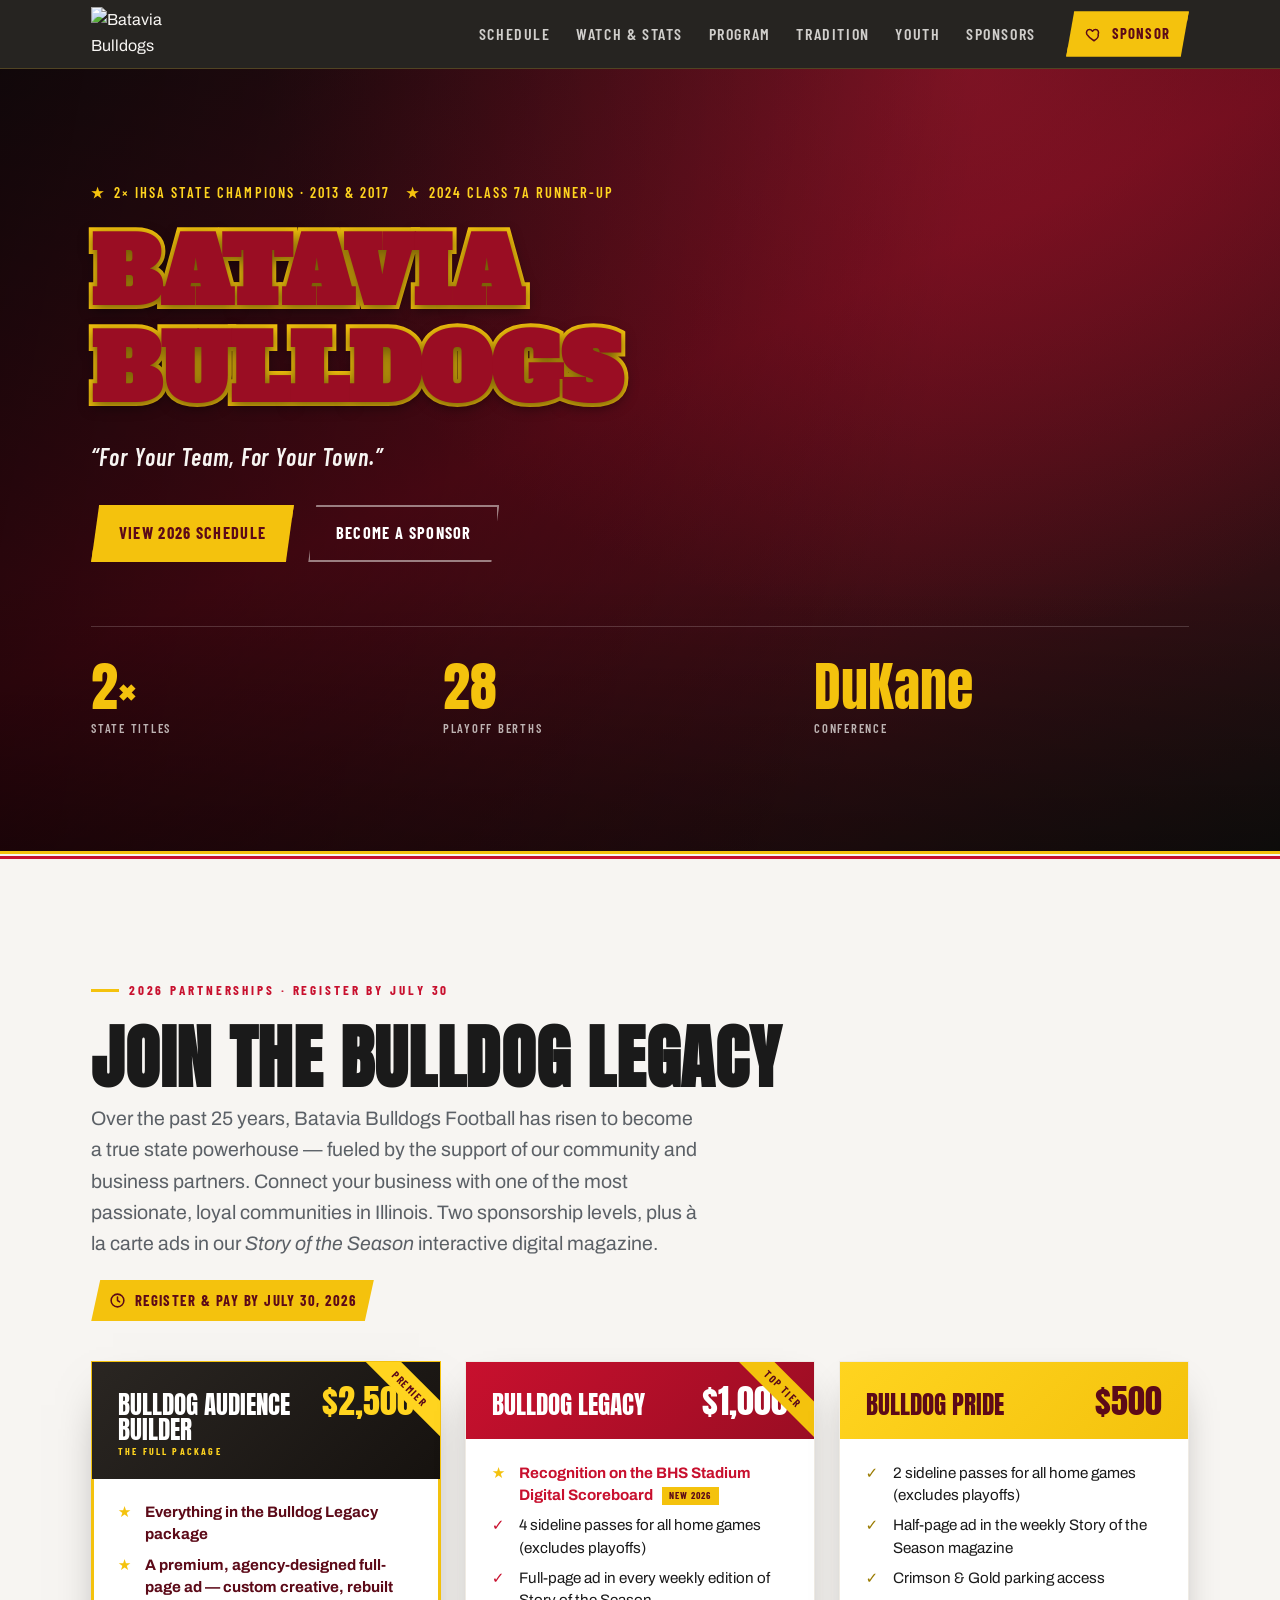
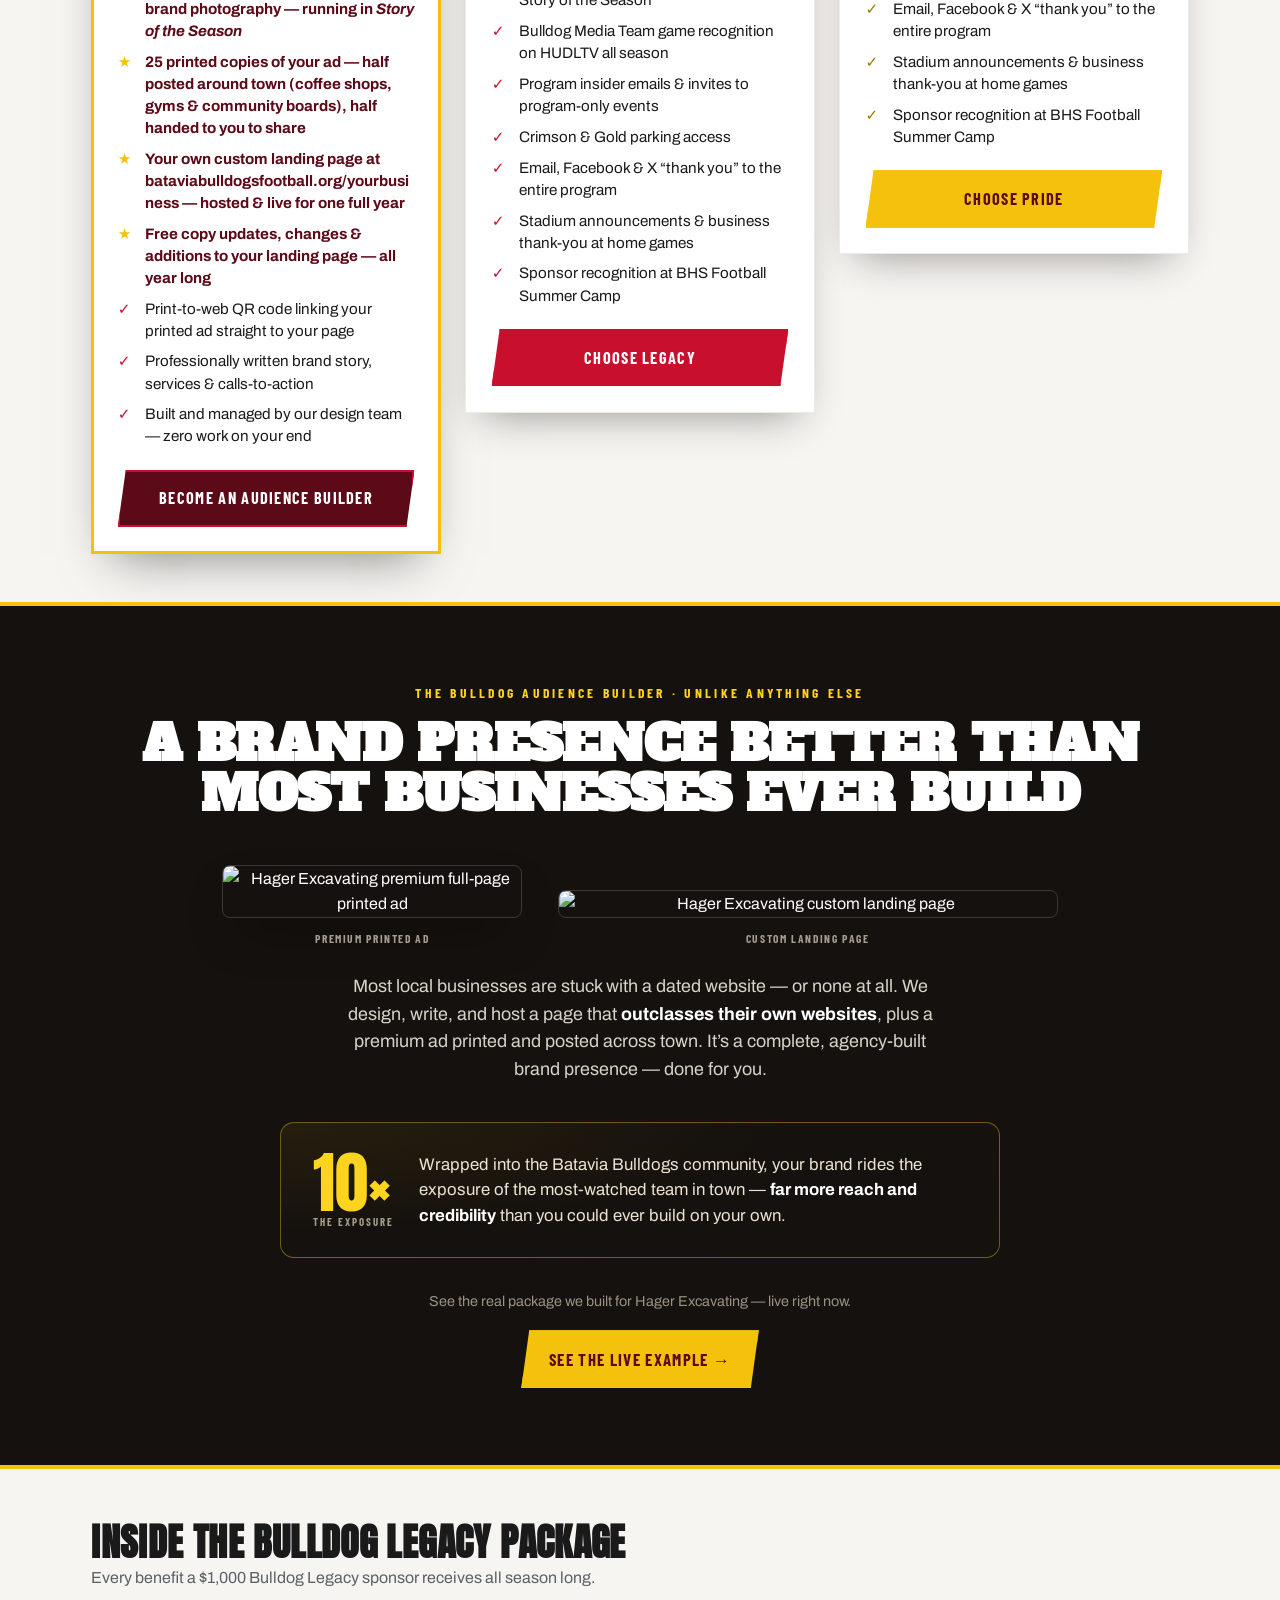
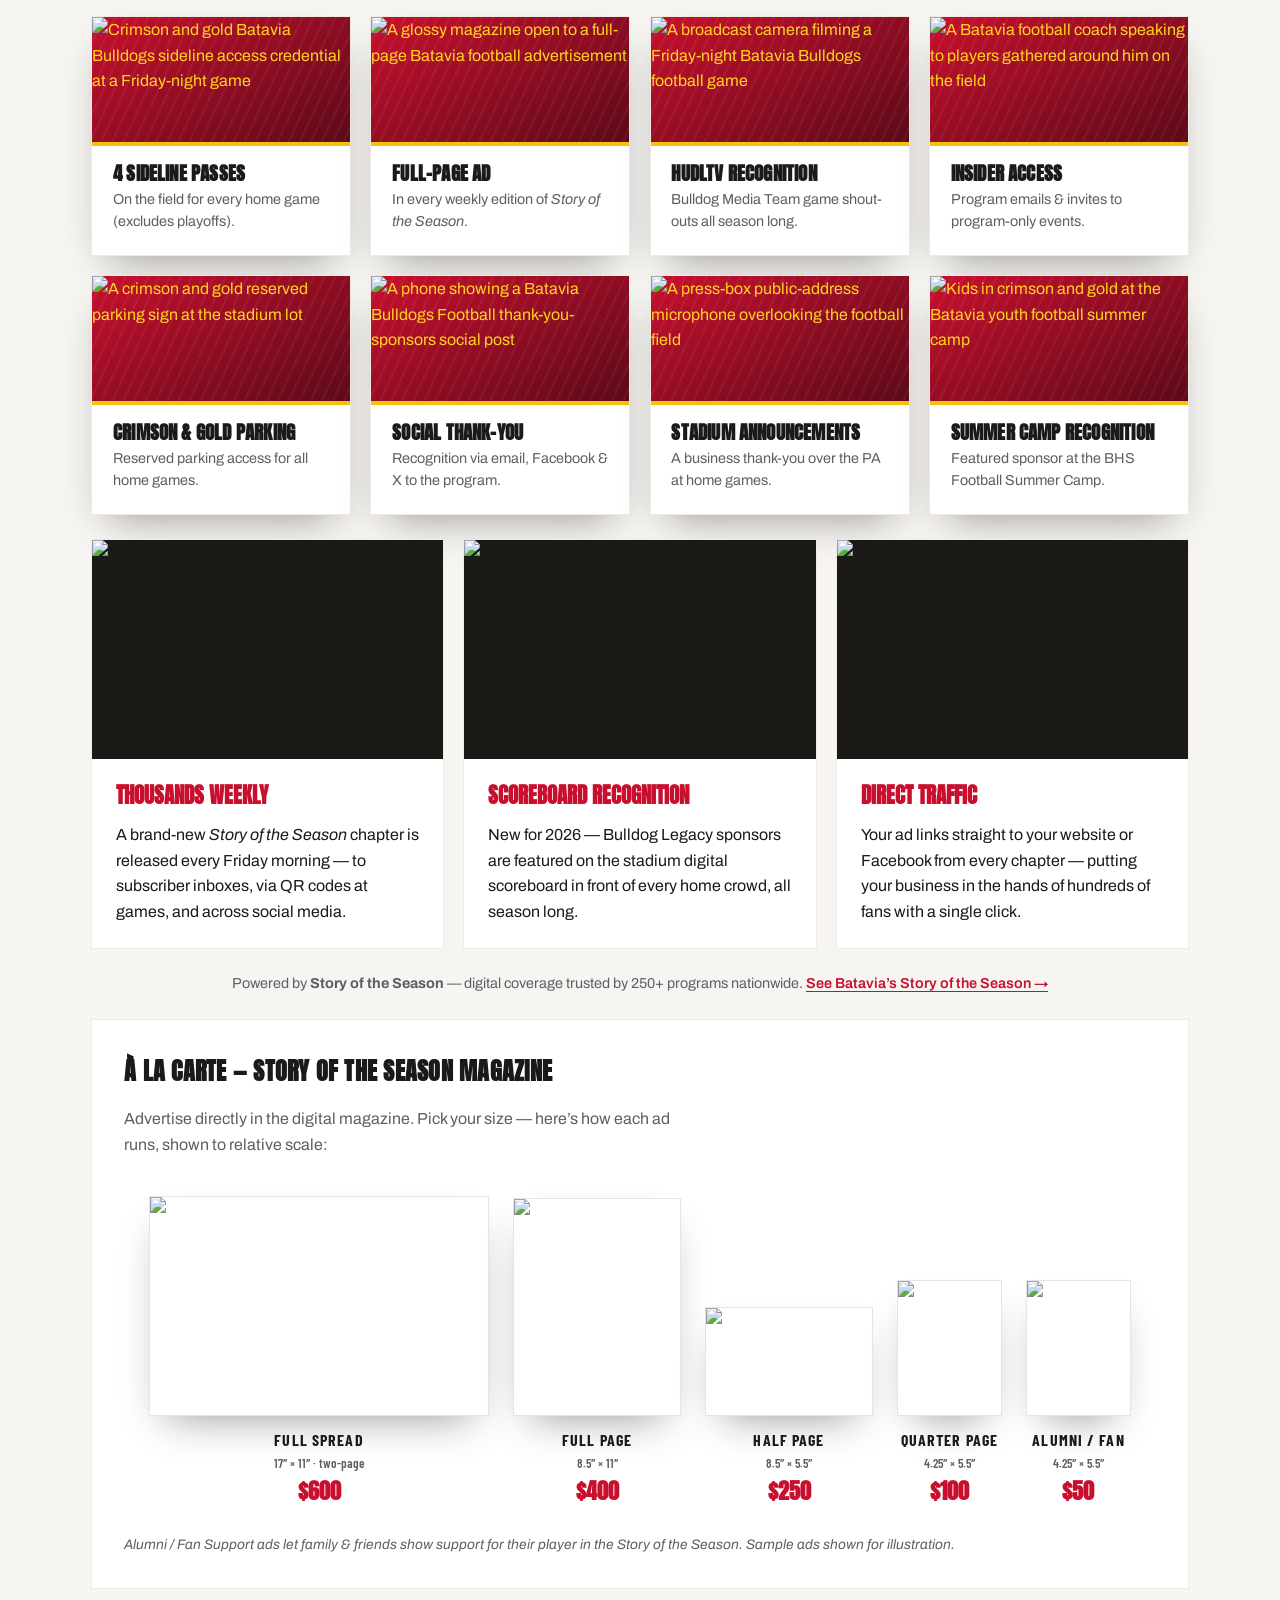
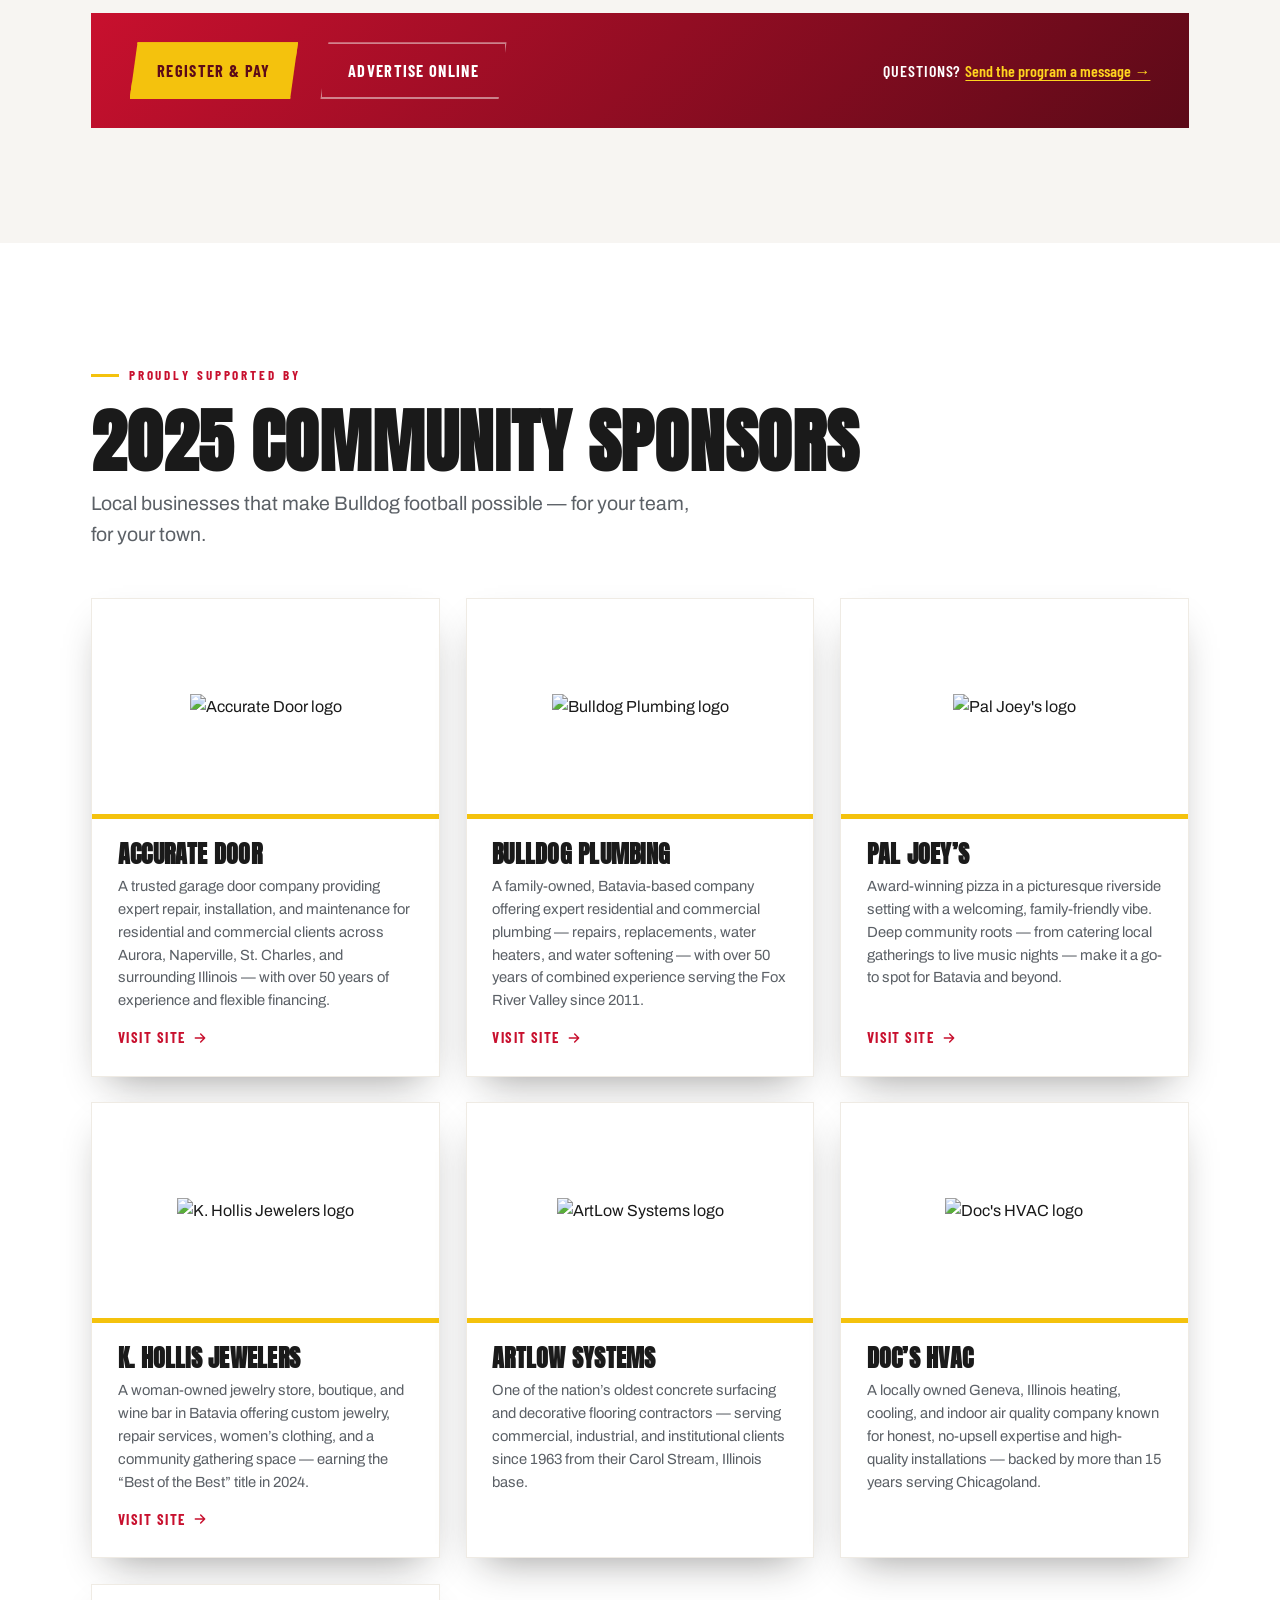
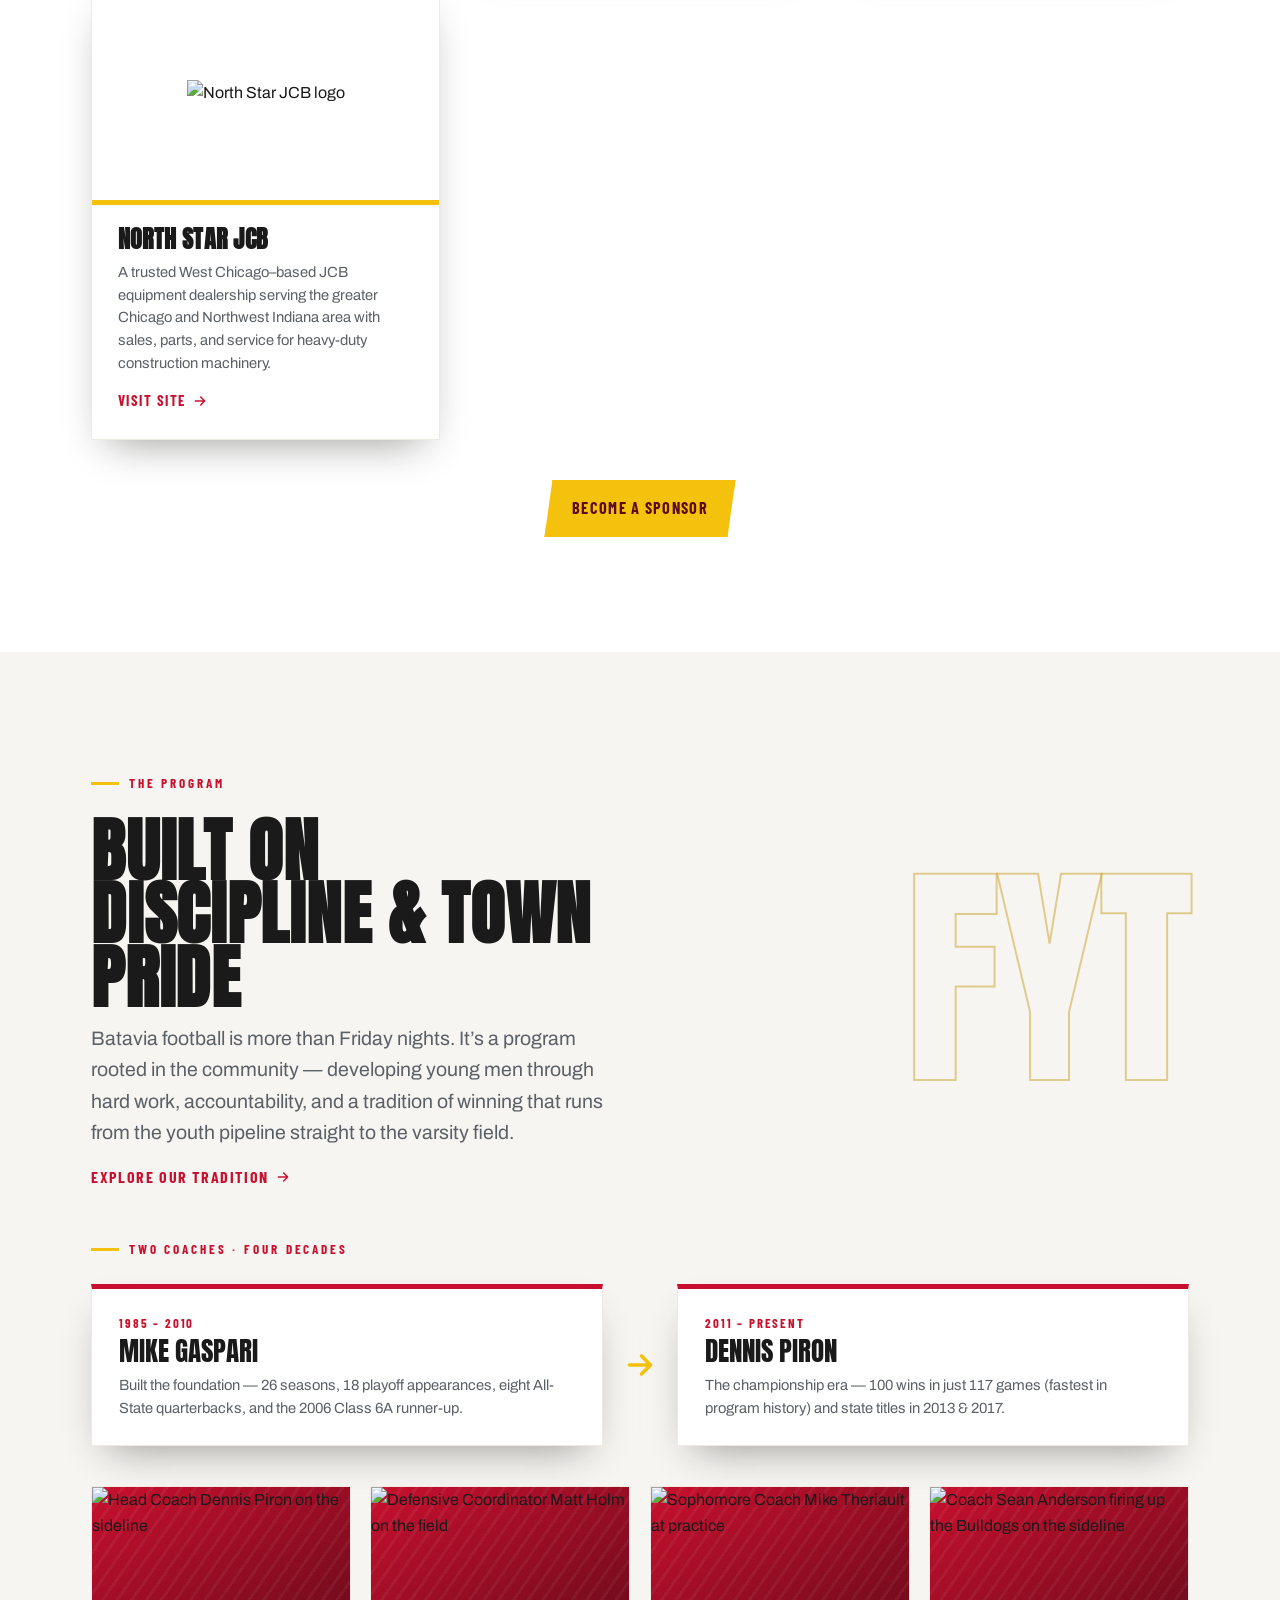
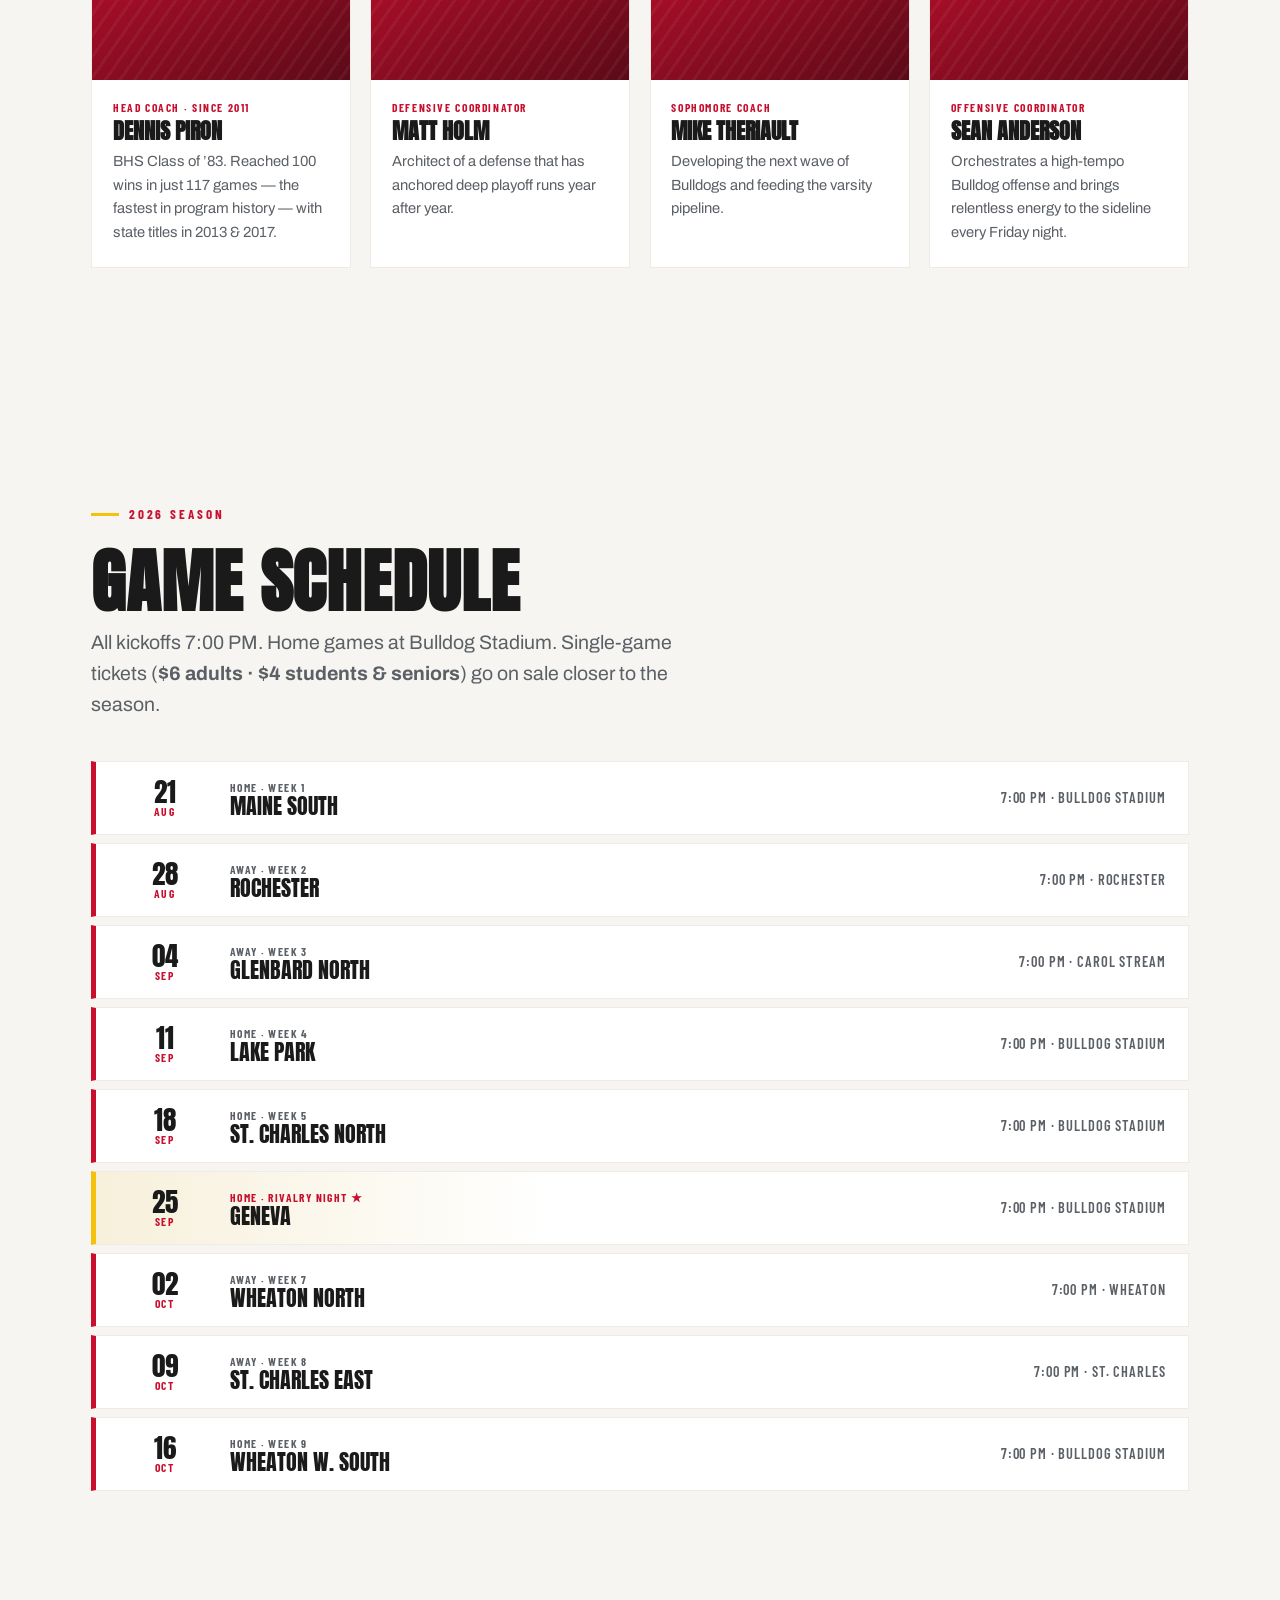
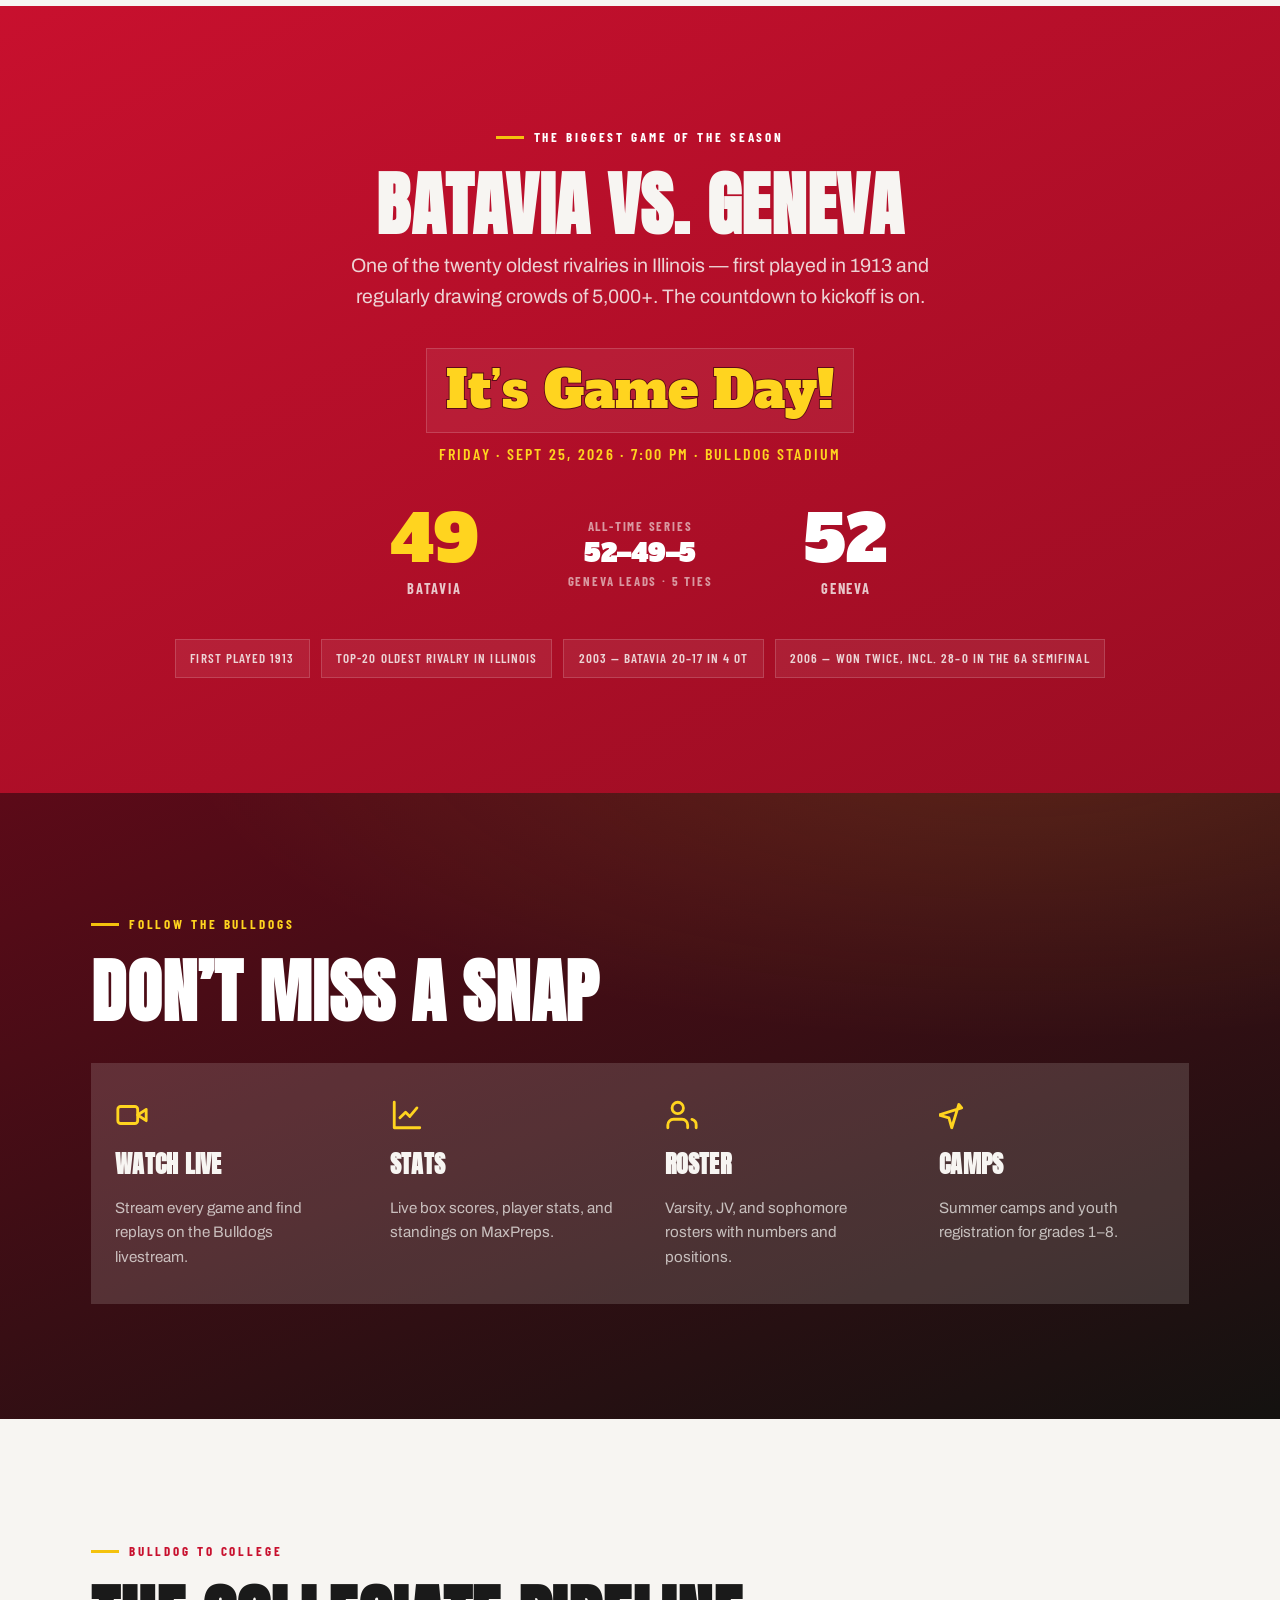
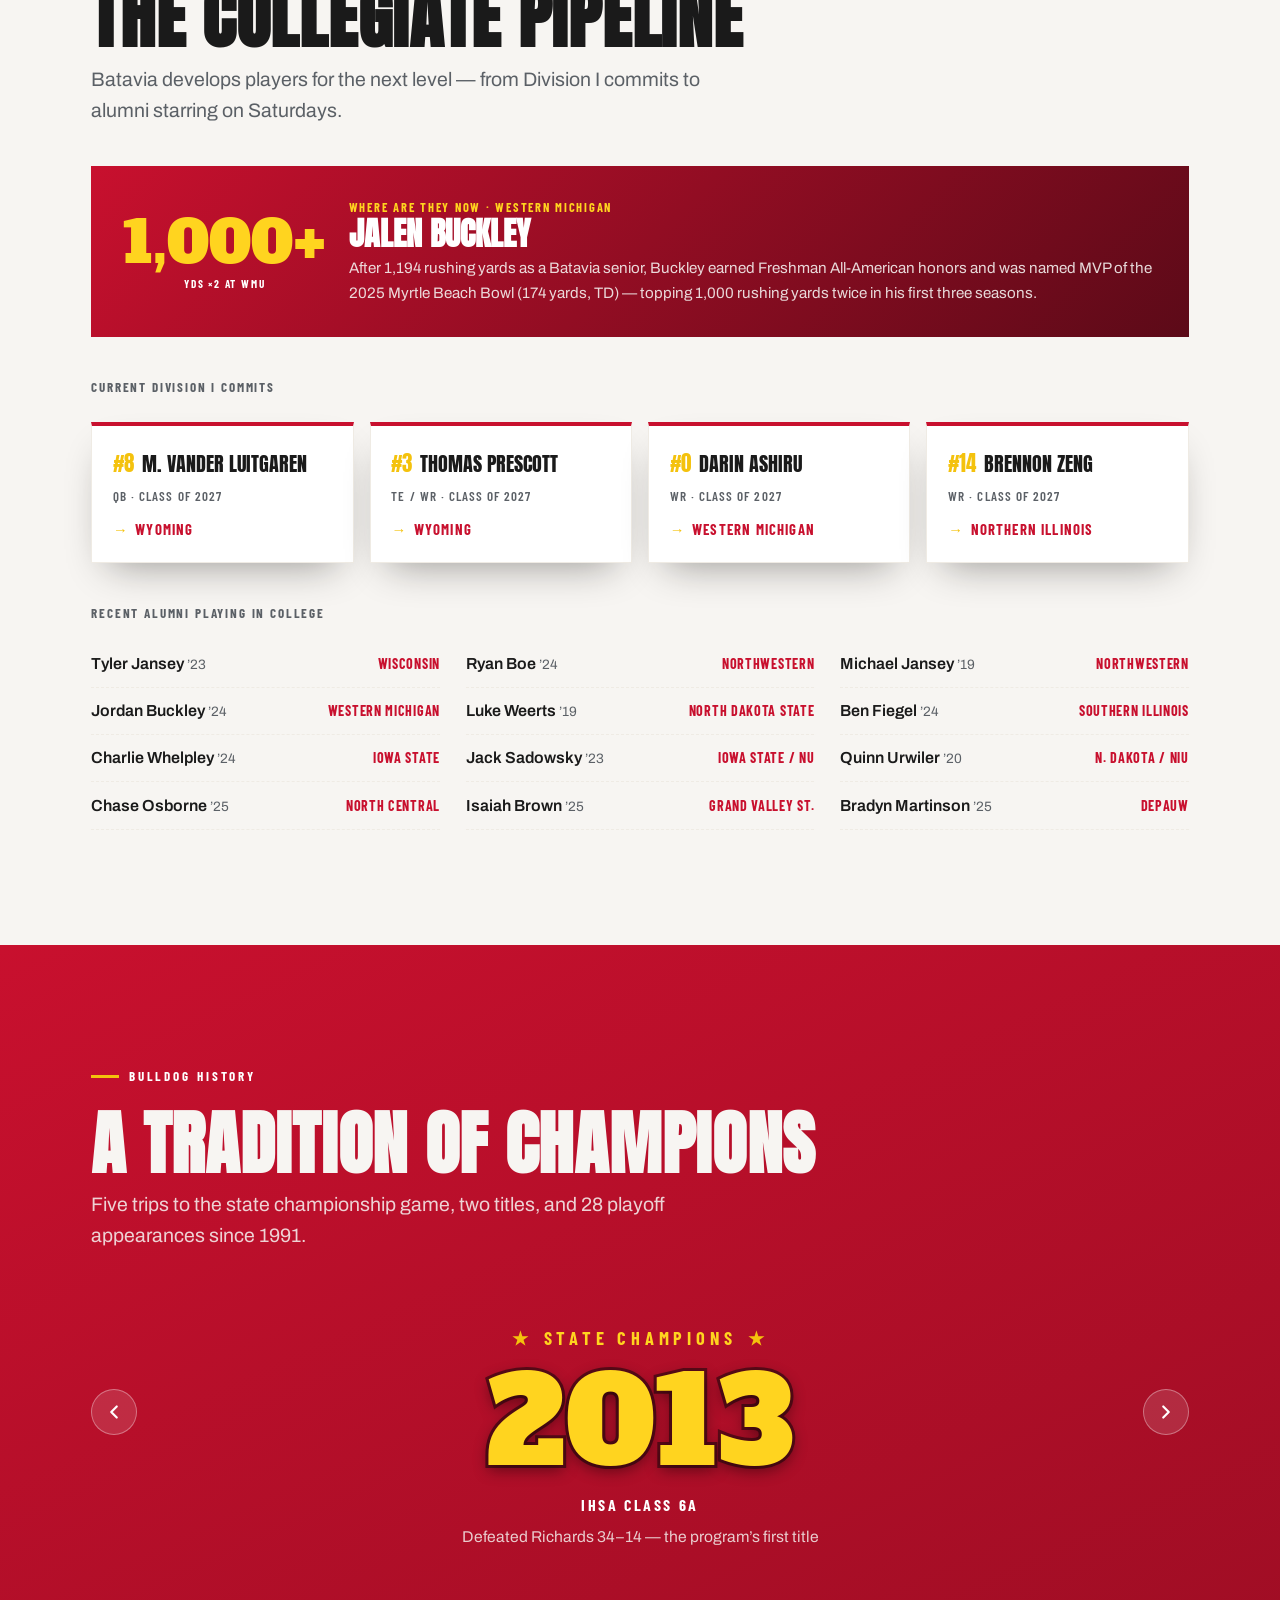
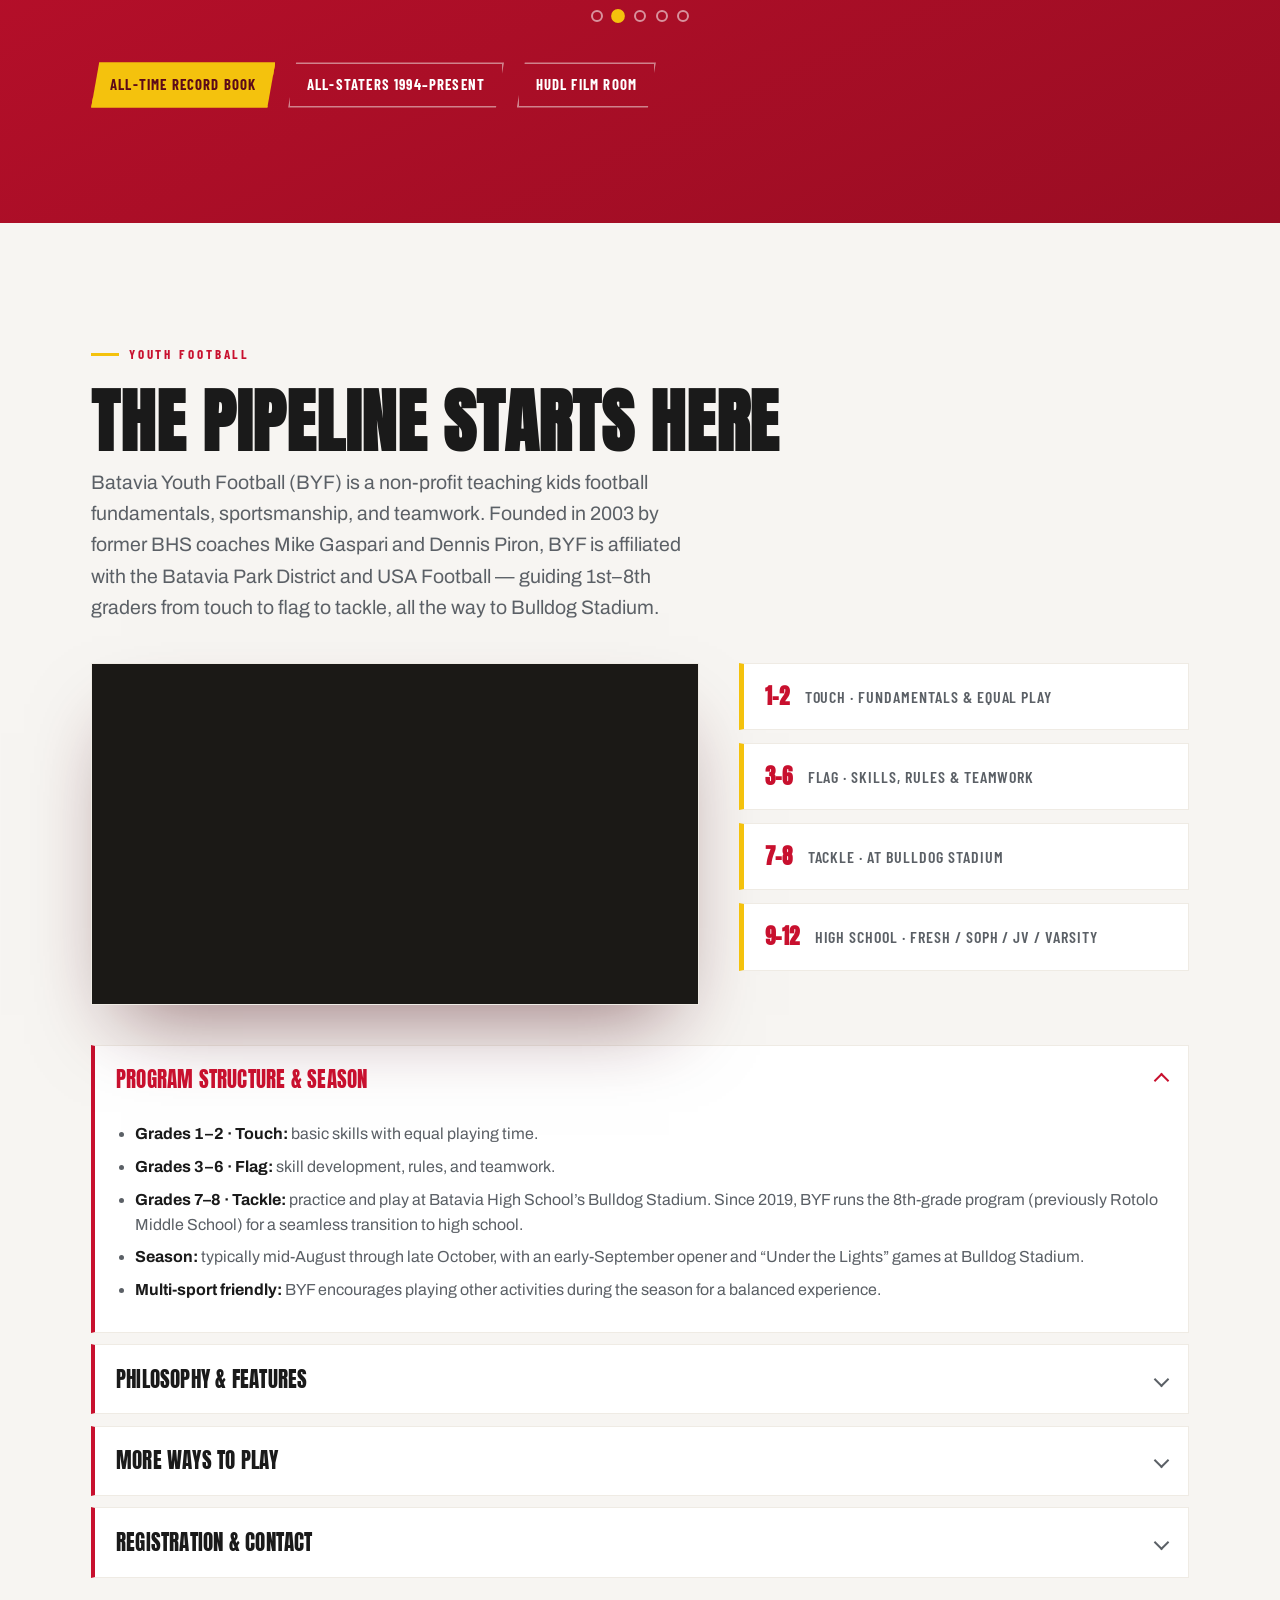
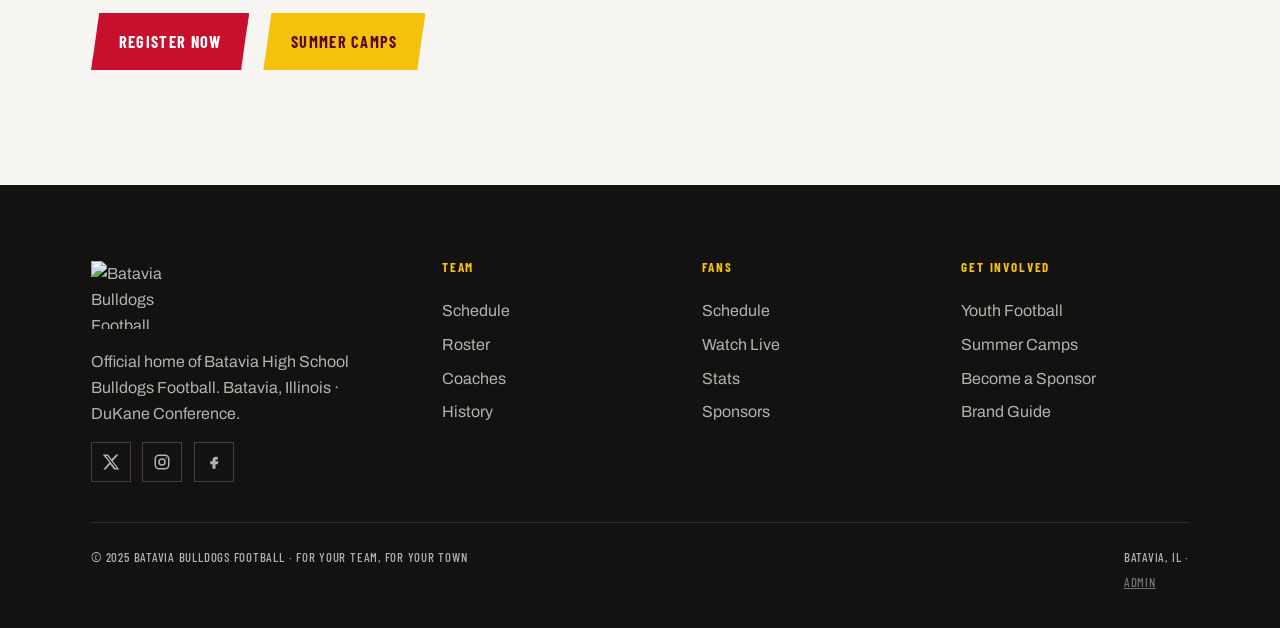
==== index.html @ e0f7767f "Batavia Bulldogs Football: sponsorship site, ads, email & admin console - Marketing landing site (sc" ====
<!DOCTYPE html>
<html lang="en">
<head>
<meta charset="UTF-8">
<meta name="viewport" content="width=device-width, initial-scale=1.0">
<title>Batavia Bulldogs Football — For Your Team, For Your Town</title>
<meta name="description" content="Official home of Batavia High School Bulldogs Football. Two-time IHSA State Champions. Schedule, roster, history, sponsorship, and youth football in Batavia, Illinois.">
<link rel="icon" type="image/svg+xml" href="https://res.cloudinary.com/dsbllwpbh/image/upload/bhsfootball26/bhsfootball26/favicon-bhsfootball.svg">
<link rel="stylesheet" href="styles.css">
</head>
<body>

<!-- =========================== NAV =========================== -->
<header class="nav">
  <div class="wrap nav__inner">
    <a class="mark" href="#top" aria-label="Batavia Bulldogs Football home">
      <img class="mark__logo" src="https://res.cloudinary.com/dsbllwpbh/image/upload/bhsfootball26/bhsfootball26/batavia-football-logo.svg" alt="Batavia Bulldogs Football" width="582" height="406">
    </a>

    <nav class="nav__links" id="navLinks" aria-label="Primary">
      <a href="#schedule">Schedule</a>
      <a href="#quick">Watch &amp; Stats</a>
      <a href="#program">Program</a>
      <a href="#tradition">Tradition</a>
      <a href="#youth">Youth</a>
      <a href="#sponsors">Sponsors</a>
    </nav>

    <a class="btn btn--gold btn--sm nav__cta nav__cta--desktop" href="#sponsorship">
      <svg class="ico" viewBox="0 0 24 24" fill="none" stroke="currentColor" stroke-width="2" stroke-linecap="round" stroke-linejoin="round" aria-hidden="true"><path d="M12 21s-7-4.35-9.5-8.5C1 9.5 2.6 6 6 6c2 0 3.2 1.2 4 2.4C10.8 7.2 12 6 14 6c3.4 0 5 3.5 3.5 6.5C19 16.65 12 21 12 21z"/></svg>
      Sponsor
    </a>

    <button class="nav__toggle" id="navToggle" aria-label="Menu" aria-expanded="false" aria-controls="navLinks">
      <svg viewBox="0 0 24 24" fill="none" stroke="currentColor" stroke-width="2.2" stroke-linecap="round"><path d="M3 6h18M3 12h18M3 18h18"/></svg>
    </button>
  </div>
</header>

<main id="top">

<!-- =========================== HERO =========================== -->
<section class="hero">
  <video class="hero__video" autoplay muted loop playsinline preload="auto" aria-hidden="true">
    <source src="https://player.vimeo.com/progressive_redirect/playback/1118524755/rendition/1080p/file.mp4%20%281080p%29.mp4?loc=external&amp;log_user=0&amp;signature=13a3c89ce7b56d3e8539960e50717032862836b9e4094ddfcc372090fa33c7bd" type="video/mp4">
  </video>
  <div class="hero__media" aria-hidden="true"></div>
  <div class="wrap hero__inner">
    <div class="hero__cred">
      <span>2× IHSA State Champions · 2013 &amp; 2017</span>
      <span>2024 Class 7A Runner-Up</span>
    </div>
    <h1>Batavia<br><em>Bulldogs</em></h1>
    <p class="hero__motto">“For Your Team, For Your Town.”</p>
    <div class="hero__cta">
      <a class="btn btn--gold" href="#schedule">View 2026 Schedule</a>
      <a class="btn btn--ghost" href="#sponsorship">Become a Sponsor</a>
    </div>

    <div class="hero__stats">
      <div><div class="stat__num">2×</div><div class="stat__lbl">State Titles</div></div>
      <div><div class="stat__num">28</div><div class="stat__lbl">Playoff Berths</div></div>
      <div><div class="stat__num">DuKane</div><div class="stat__lbl">Conference</div></div>
    </div>
  </div>
</section>
<div class="pinstripe--double" aria-hidden="true"></div>

<!-- =========================== SPONSORSHIP PACKAGES =========================== -->
<section class="section-pad" id="sponsorship">
  <div class="wrap">
    <p class="eyebrow reveal">2026 Partnerships · Register by July 30</p>
    <h2 class="section-title reveal">Join the Bulldog Legacy</h2>
    <p class="lead reveal">Over the past 25 years, Batavia Bulldogs Football has risen to become a true state powerhouse — fueled by the support of our community and business partners. Connect your business with one of the most passionate, loyal communities in Illinois. Two sponsorship levels, plus à la carte ads in our <em>Story of the Season</em> interactive digital magazine.</p>
    <div class="deadline reveal">
      <svg class="ico" viewBox="0 0 24 24" fill="none" stroke="currentColor" stroke-width="2.2" stroke-linecap="round" stroke-linejoin="round" aria-hidden="true"><circle cx="12" cy="12" r="9"/><path d="M12 7v5l3 2"/></svg>
      Register &amp; Pay by July 30, 2026
    </div>

    <div class="tiers">
      <article class="tier tier--premier reveal">
        <div class="tier__ribbon">Premier</div>
        <div class="tier__head">
          <span class="tier__name">Bulldog Audience Builder<small>The Full Package</small></span>
          <span class="tier__price">$2,500</span>
        </div>
        <ul class="tier__list">
          <li class="hl">Everything in the Bulldog Legacy package</li>
          <li class="hl">A premium, agency-designed full-page ad — custom creative, rebuilt brand photography — running in <em>Story of the Season</em></li>
          <li class="hl">25 printed copies of your ad — half posted around town (coffee shops, gyms &amp; community boards), half handed to you to share</li>
          <li class="hl">Your own custom landing page at bataviabulldogsfootball.org/yourbusiness — hosted &amp; live for one full year</li>
          <li class="hl">Free copy updates, changes &amp; additions to your landing page — all year long</li>
          <li>Print-to-web QR code linking your printed ad straight to your page</li>
          <li>Professionally written brand story, services &amp; calls-to-action</li>
          <li>Built and managed by our design team — zero work on your end</li>
        </ul>
        <div class="tier__cta"><a class="btn" href="https://bulldoglegacyfootball.ezregister.com" target="_blank" rel="noopener">Become an Audience Builder</a></div>
      </article>

      <article class="tier tier--featured reveal">
        <div class="tier__ribbon">Top Tier</div>
        <div class="tier__head">
          <span class="tier__name">Bulldog Legacy</span>
          <span class="tier__price">$1,000</span>
        </div>
        <ul class="tier__list">
          <li class="hl">Recognition on the BHS Stadium Digital Scoreboard <span class="tag-new">New 2026</span></li>
          <li>4 sideline passes for all home games (excludes playoffs)</li>
          <li>Full-page ad in every weekly edition of Story of the Season</li>
          <li>Bulldog Media Team game recognition on HUDLTV all season</li>
          <li>Program insider emails &amp; invites to program-only events</li>
          <li>Crimson &amp; Gold parking access</li>
          <li>Email, Facebook &amp; X “thank you” to the entire program</li>
          <li>Stadium announcements &amp; business thank-you at home games</li>
          <li>Sponsor recognition at BHS Football Summer Camp</li>
        </ul>
        <div class="tier__cta"><a class="btn" href="https://bulldoglegacyfootball.ezregister.com" target="_blank" rel="noopener">Choose Legacy</a></div>
      </article>

      <article class="tier tier--gold reveal">
        <div class="tier__head">
          <span class="tier__name">Bulldog Pride</span>
          <span class="tier__price">$500</span>
        </div>
        <ul class="tier__list">
          <li>2 sideline passes for all home games (excludes playoffs)</li>
          <li>Half-page ad in the weekly Story of the Season magazine</li>
          <li>Crimson &amp; Gold parking access</li>
          <li>Email, Facebook &amp; X “thank you” to the entire program</li>
          <li>Stadium announcements &amp; business thank-you at home games</li>
          <li>Sponsor recognition at BHS Football Summer Camp</li>
        </ul>
        <div class="tier__cta"><a class="btn btn--gold" href="https://bulldoglegacyfootball.ezregister.com" target="_blank" rel="noopener">Choose Pride</a></div>
      </article>
    </div>

    <section class="audience-builder reveal">
      <div class="ab__inner">
        <p class="ab__eyebrow">The Bulldog Audience Builder · Unlike Anything Else</p>
        <h3 class="ab__title">A Brand Presence Better Than<br>Most Businesses Ever Build</h3>
        <div class="ab__examples">
          <figure class="ab__ex ab__ex--ad">
            <img src="https://res.cloudinary.com/dsbllwpbh/image/upload/f_auto,q_auto,w_600/bhsfootball26/bhsfootball26/hager-ad-example" alt="Hager Excavating premium full-page printed ad" loading="lazy">
            <figcaption>Premium Printed Ad</figcaption>
          </figure>
          <figure class="ab__ex ab__ex--site">
            <img src="https://res.cloudinary.com/dsbllwpbh/image/upload/f_auto,q_auto,w_1000/bhsfootball26/bhsfootball26/hager-landing-example" alt="Hager Excavating custom landing page" loading="lazy">
            <figcaption>Custom Landing Page</figcaption>
          </figure>
        </div>
        <p class="ab__copy">Most local businesses are stuck with a dated website — or none at all. We design, write, and host a page that <strong>outclasses their own websites</strong>, plus a premium ad printed and posted across town. It&rsquo;s a complete, agency-built brand presence — done for you.</p>
        <div class="ab__tenx">
          <div class="ab__tenx-num">10×<span>The Exposure</span></div>
          <p>Wrapped into the Batavia Bulldogs community, your brand rides the exposure of the most-watched team in town — <strong>far more reach and credibility</strong> than you could ever build on your own.</p>
        </div>
        <p class="ab__note">See the real package we built for Hager Excavating — live right now.</p>
        <a class="btn btn--gold ab__cta" href="hager/" target="_blank" rel="noopener">See the live example →</a>
      </div>
    </section>

    <h3 class="benefits-title reveal">Inside the Bulldog Legacy Package</h3>
    <p class="benefits-sub reveal">Every benefit a $1,000 Bulldog Legacy sponsor receives all season long.</p>
    <div class="benefits-grid reveal">

      <article class="benefit">
        <div class="benefit__visual"><img src="https://res.cloudinary.com/dsbllwpbh/image/upload/f_auto,q_auto,w_600/bhsfootball26/benefit-sideline" alt="Crimson and gold Batavia Bulldogs sideline access credential at a Friday-night game" loading="lazy"></div>
        <div class="benefit__body"><h4>4 Sideline Passes</h4><p>On the field for every home game (excludes playoffs).</p></div>
      </article>

      <article class="benefit">
        <div class="benefit__visual"><img src="https://res.cloudinary.com/dsbllwpbh/image/upload/f_auto,q_auto,w_600/bhsfootball26/benefit-ad" alt="A glossy magazine open to a full-page Batavia football advertisement" loading="lazy"></div>
        <div class="benefit__body"><h4>Full-Page Ad</h4><p>In every weekly edition of <em>Story of the Season</em>.</p></div>
      </article>

      <article class="benefit">
        <div class="benefit__visual"><img src="https://res.cloudinary.com/dsbllwpbh/image/upload/f_auto,q_auto,w_600/bhsfootball26/benefit-hudltv" alt="A broadcast camera filming a Friday-night Batavia Bulldogs football game" loading="lazy"></div>
        <div class="benefit__body"><h4>HUDLTV Recognition</h4><p>Bulldog Media Team game shout-outs all season long.</p></div>
      </article>

      <article class="benefit">
        <div class="benefit__visual"><img src="https://res.cloudinary.com/dsbllwpbh/image/upload/f_auto,q_auto,w_600/bhsfootball26/benefit-insider" alt="A Batavia football coach speaking to players gathered around him on the field" loading="lazy"></div>
        <div class="benefit__body"><h4>Insider Access</h4><p>Program emails &amp; invites to program-only events.</p></div>
      </article>

      <article class="benefit">
        <div class="benefit__visual"><img src="https://res.cloudinary.com/dsbllwpbh/image/upload/f_auto,q_auto,w_600/bhsfootball26/benefit-parking" alt="A crimson and gold reserved parking sign at the stadium lot" loading="lazy"></div>
        <div class="benefit__body"><h4>Crimson &amp; Gold Parking</h4><p>Reserved parking access for all home games.</p></div>
      </article>

      <article class="benefit">
        <div class="benefit__visual"><img src="https://res.cloudinary.com/dsbllwpbh/image/upload/f_auto,q_auto,w_600/bhsfootball26/benefit-social" alt="A phone showing a Batavia Bulldogs Football thank-you-sponsors social post" loading="lazy"></div>
        <div class="benefit__body"><h4>Social Thank-You</h4><p>Recognition via email, Facebook &amp; X to the program.</p></div>
      </article>

      <article class="benefit">
        <div class="benefit__visual"><img src="https://res.cloudinary.com/dsbllwpbh/image/upload/f_auto,q_auto,w_600/bhsfootball26/benefit-announce" alt="A press-box public-address microphone overlooking the football field" loading="lazy"></div>
        <div class="benefit__body"><h4>Stadium Announcements</h4><p>A business thank-you over the PA at home games.</p></div>
      </article>

      <article class="benefit">
        <div class="benefit__visual"><img src="https://res.cloudinary.com/dsbllwpbh/image/upload/f_auto,q_auto,w_600/bhsfootball26/benefit-camp" alt="Kids in crimson and gold at the Batavia youth football summer camp" loading="lazy"></div>
        <div class="benefit__body"><h4>Summer Camp Recognition</h4><p>Featured sponsor at the BHS Football Summer Camp.</p></div>
      </article>

    </div>

    <div class="reach reveal">
      <div class="card">
        <div class="reach__visual">
          <img src="https://res.cloudinary.com/dsbllwpbh/image/upload/f_auto,q_auto,w_900/bhsfootball26/sots-weekly-fan" alt="A fanned stack of weekly Story of the Season Batavia Football digital magazine chapter covers" loading="lazy">
        </div>
        <div class="reach__body">
          <h4>Thousands Weekly</h4>
          <p>A brand-new <em>Story of the Season</em> chapter is released every Friday morning — to subscriber inboxes, via QR codes at games, and across social media.</p>
        </div>
      </div>
      <div class="card">
        <div class="reach__visual">
          <img src="https://res.cloudinary.com/dsbllwpbh/image/upload/f_auto,q_auto,w_900/bhsfootball26/scoreboard-gameday-zoom" alt="Batavia Stadium digital scoreboard on game day, displaying sponsor ads" loading="lazy">
        </div>
        <div class="reach__body">
          <h4>Scoreboard Recognition</h4>
          <p>New for 2026 — Bulldog Legacy sponsors are featured on the stadium digital scoreboard in front of every home crowd, all season long.</p>
        </div>
      </div>
      <div class="card">
        <div class="reach__visual">
          <img src="https://res.cloudinary.com/dsbllwpbh/image/upload/f_auto,q_auto,w_900/bhsfootball26/direct-traffic-phone" alt="Fan holding a phone showing the Story of the Season magazine with a sponsor ad and Visit Website button" loading="lazy">
        </div>
        <div class="reach__body">
          <h4>Direct Traffic</h4>
          <p>Your ad links straight to your website or Facebook from every chapter — putting your business in the hands of hundreds of fans with a single click.</p>
        </div>
      </div>
    </div>
    <p class="sots-cred reveal">Powered by <strong>Story of the Season</strong> — digital coverage trusted by 250+ programs nationwide. <a href="https://www.storyoftheseason.com/batavia-football" target="_blank" rel="noopener">See Batavia’s Story of the Season →</a></p>

    <div class="alacarte reveal">
      <h3>À La Carte — Story of the Season Magazine</h3>
      <p class="alacarte-intro">Advertise directly in the digital magazine. Pick your size — here’s how each ad runs, shown to relative scale:</p>
      <div class="ad-scale">

        <div class="ad-item">
          <div class="ad-paper ad-paper--spread">
            <img src="https://res.cloudinary.com/dsbllwpbh/image/upload/f_auto,q_auto,w_1100/bhsfootball26/ad-pal-joeys" alt="Pal Joey's two-page magazine spread advertisement" loading="lazy">
          </div>
          <div class="ad-cap"><b class="ad-cap__name">Full Spread</b><span class="ad-cap__dim">17″ × 11″ · two-page</span><b class="ad-cap__price">$600</b></div>
        </div>

        <div class="ad-item">
          <div class="ad-paper ad-paper--full">
            <img src="https://res.cloudinary.com/dsbllwpbh/image/upload/f_auto,q_auto,w_700/bhsfootball26/ad-khollis" alt="K. Hollis Jewelers full-page magazine advertisement" loading="lazy">
          </div>
          <div class="ad-cap"><b class="ad-cap__name">Full Page</b><span class="ad-cap__dim">8.5″ × 11″</span><b class="ad-cap__price">$400</b></div>
        </div>

        <div class="ad-item">
          <div class="ad-paper ad-paper--half">
            <img src="https://res.cloudinary.com/dsbllwpbh/image/upload/f_auto,q_auto,w_800/bhsfootball26/ad-bulldog-plumbing" alt="Bulldog Plumbing half-page magazine advertisement" loading="lazy">
          </div>
          <div class="ad-cap"><b class="ad-cap__name">Half Page</b><span class="ad-cap__dim">8.5″ × 5.5″</span><b class="ad-cap__price">$250</b></div>
        </div>

        <div class="ad-item">
          <div class="ad-paper ad-paper--quarter">
            <img src="https://res.cloudinary.com/dsbllwpbh/image/upload/f_auto,q_auto,w_600/bhsfootball26/ad-docs-hvac" alt="Doc's HVAC quarter-page magazine advertisement" loading="lazy">
          </div>
          <div class="ad-cap"><b class="ad-cap__name">Quarter Page</b><span class="ad-cap__dim">4.25″ × 5.5″</span><b class="ad-cap__price">$100</b></div>
        </div>

        <div class="ad-item">
          <div class="ad-paper ad-paper--alumni">
            <img src="https://res.cloudinary.com/dsbllwpbh/image/upload/f_auto,q_auto,w_600/bhsfootball26/ad-alumni-fan" alt="Alumni and fan support magazine advertisement celebrating player number 28" loading="lazy">
          </div>
          <div class="ad-cap"><b class="ad-cap__name">Alumni / Fan</b><span class="ad-cap__dim">4.25″ × 5.5″</span><b class="ad-cap__price">$50</b></div>
        </div>

      </div>
      <p class="note">Alumni / Fan Support ads let family &amp; friends show support for their player in the Story of the Season. Sample ads shown for illustration.</p>
    </div>

    <div class="sponsor-actions reveal" id="sponsor-order">
      <a class="btn btn--gold" href="https://bulldoglegacyfootball.ezregister.com" target="_blank" rel="noopener">Register &amp; Pay</a>
      <a class="btn btn--ghost" href="https://storyoftheseason.org/2026fall/football/batavia/advertise/" target="_blank" rel="noopener">Advertise Online</a>
      <span class="ask">Questions? <button type="button" class="ask__btn" data-open-modal="questionsModal">Send the program a message →</button></span>
    </div>
  </div>
</section>

<!-- =========================== SPONSORS =========================== -->
<section class="section--light section-pad" id="sponsors">
  <div class="wrap">
    <p class="eyebrow reveal">Proudly Supported By</p>
    <h2 class="section-title reveal">2025 Community Sponsors</h2>
    <p class="lead reveal">Local businesses that make Bulldog football possible — for your team, for your town.</p>
    <div class="sponsor-grid reveal">
      <article class="sponsor-card">
        <div class="sponsor-card__logo"><img src="https://res.cloudinary.com/dsbllwpbh/image/upload/f_auto,q_auto,w_480/bhsfootball26/sponsors/accurate-door" alt="Accurate Door logo" loading="lazy"></div>
        <div class="sponsor-card__body">
          <h4>Accurate Door</h4>
          <p>A trusted garage door company providing expert repair, installation, and maintenance for residential and commercial clients across Aurora, Naperville, St. Charles, and surrounding Illinois — with over 50 years of experience and flexible financing.</p>
          <p class="sponsor-card__link"><a class="link-arrow" href="https://myaccuratedoor.com/" target="_blank" rel="noopener">Visit site <svg class="ico" viewBox="0 0 24 24" fill="none" stroke="currentColor" stroke-width="2.2" stroke-linecap="round" stroke-linejoin="round" aria-hidden="true"><path d="M5 12h14M13 6l6 6-6 6"/></svg></a></p>
        </div>
      </article>
      <article class="sponsor-card">
        <div class="sponsor-card__logo"><img src="https://res.cloudinary.com/dsbllwpbh/image/upload/f_auto,q_auto,w_480/bhsfootball26/sponsors/bulldog-plumbing" alt="Bulldog Plumbing logo" loading="lazy"></div>
        <div class="sponsor-card__body">
          <h4>Bulldog Plumbing</h4>
          <p>A family-owned, Batavia-based company offering expert residential and commercial plumbing — repairs, replacements, water heaters, and water softening — with over 50 years of combined experience serving the Fox River Valley since 2011.</p>
          <p class="sponsor-card__link"><a class="link-arrow" href="https://bulldog-plumbing.com/" target="_blank" rel="noopener">Visit site <svg class="ico" viewBox="0 0 24 24" fill="none" stroke="currentColor" stroke-width="2.2" stroke-linecap="round" stroke-linejoin="round" aria-hidden="true"><path d="M5 12h14M13 6l6 6-6 6"/></svg></a></p>
        </div>
      </article>
      <article class="sponsor-card">
        <div class="sponsor-card__logo"><img src="https://res.cloudinary.com/dsbllwpbh/image/upload/f_auto,q_auto,w_480/bhsfootball26/sponsors/pal-joeys" alt="Pal Joey's logo" loading="lazy"></div>
        <div class="sponsor-card__body">
          <h4>Pal Joey’s</h4>
          <p>Award-winning pizza in a picturesque riverside setting with a welcoming, family-friendly vibe. Deep community roots — from catering local gatherings to live music nights — make it a go-to spot for Batavia and beyond.</p>
          <p class="sponsor-card__link"><a class="link-arrow" href="https://www.paljoeys.com/" target="_blank" rel="noopener">Visit site <svg class="ico" viewBox="0 0 24 24" fill="none" stroke="currentColor" stroke-width="2.2" stroke-linecap="round" stroke-linejoin="round" aria-hidden="true"><path d="M5 12h14M13 6l6 6-6 6"/></svg></a></p>
        </div>
      </article>
      <article class="sponsor-card">
        <div class="sponsor-card__logo"><img src="https://res.cloudinary.com/dsbllwpbh/image/upload/f_auto,q_auto,w_480/bhsfootball26/sponsors/k-hollis-jewelers" alt="K. Hollis Jewelers logo" loading="lazy"></div>
        <div class="sponsor-card__body">
          <h4>K. Hollis Jewelers</h4>
          <p>A woman-owned jewelry store, boutique, and wine bar in Batavia offering custom jewelry, repair services, women’s clothing, and a community gathering space — earning the “Best of the Best” title in 2024.</p>
          <p class="sponsor-card__link"><a class="link-arrow" href="https://www.khollisjewelers.com/" target="_blank" rel="noopener">Visit site <svg class="ico" viewBox="0 0 24 24" fill="none" stroke="currentColor" stroke-width="2.2" stroke-linecap="round" stroke-linejoin="round" aria-hidden="true"><path d="M5 12h14M13 6l6 6-6 6"/></svg></a></p>
        </div>
      </article>
      <article class="sponsor-card">
        <div class="sponsor-card__logo"><img src="https://res.cloudinary.com/dsbllwpbh/image/upload/f_auto,q_auto,w_480/bhsfootball26/sponsors/artlow-systems" alt="ArtLow Systems logo" loading="lazy"></div>
        <div class="sponsor-card__body">
          <h4>ArtLow Systems</h4>
          <p>One of the nation’s oldest concrete surfacing and decorative flooring contractors — serving commercial, industrial, and institutional clients since 1963 from their Carol Stream, Illinois base.</p>
        </div>
      </article>
      <article class="sponsor-card">
        <div class="sponsor-card__logo"><img src="https://res.cloudinary.com/dsbllwpbh/image/upload/f_auto,q_auto,w_480/bhsfootball26/sponsors/docs-hvac" alt="Doc's HVAC logo" loading="lazy"></div>
        <div class="sponsor-card__body">
          <h4>Doc’s HVAC</h4>
          <p>A locally owned Geneva, Illinois heating, cooling, and indoor air quality company known for honest, no-upsell expertise and high-quality installations — backed by more than 15 years serving Chicagoland.</p>
        </div>
      </article>
      <article class="sponsor-card">
        <div class="sponsor-card__logo"><img src="https://res.cloudinary.com/dsbllwpbh/image/upload/f_auto,q_auto,w_480/bhsfootball26/sponsors/north-star-jcb" alt="North Star JCB logo" loading="lazy"></div>
        <div class="sponsor-card__body">
          <h4>North Star JCB</h4>
          <p>A trusted West Chicago–based JCB equipment dealership serving the greater Chicago and Northwest Indiana area with sales, parts, and service for heavy-duty construction machinery.</p>
          <p class="sponsor-card__link"><a class="link-arrow" href="https://northstarjcb.com/" target="_blank" rel="noopener">Visit site <svg class="ico" viewBox="0 0 24 24" fill="none" stroke="currentColor" stroke-width="2.2" stroke-linecap="round" stroke-linejoin="round" aria-hidden="true"><path d="M5 12h14M13 6l6 6-6 6"/></svg></a></p>
        </div>
      </article>
    </div>
    <div class="sponsor-cta reveal">
      <a class="btn btn--gold" href="#sponsorship">Become a Sponsor</a>
    </div>
  </div>
</section>

<!-- =========================== PROGRAM / COACHES =========================== -->
<section class="section-pad" id="program">
  <div class="wrap">
    <div class="split">
      <div>
        <p class="eyebrow reveal">The Program</p>
        <h2 class="section-title reveal">Built on<br>Discipline &amp; Town Pride</h2>
        <p class="lead reveal">Batavia football is more than Friday nights. It’s a program rooted in the community — developing young men through hard work, accountability, and a tradition of winning that runs from the youth pipeline straight to the varsity field.</p>
        <p class="reveal" style="margin-top:1rem"><a class="link-arrow" href="#tradition">Explore our tradition <svg class="ico" viewBox="0 0 24 24" fill="none" stroke="currentColor" stroke-width="2.2" stroke-linecap="round" stroke-linejoin="round" aria-hidden="true"><path d="M5 12h14M13 6l6 6-6 6"/></svg></a></p>
      </div>
      <div class="bignum reveal" aria-hidden="true" style="justify-self:end">FYT</div>
    </div>

    <p class="eyebrow reveal" style="margin-top:3rem">Two Coaches · Four Decades</p>
    <div class="lineage reveal">
      <div class="lineage__coach">
        <span class="lineage__era">1985 – 2010</span>
        <span class="lineage__name">Mike Gaspari</span>
        <span class="lineage__note">Built the foundation — 26 seasons, 18 playoff appearances, eight All-State quarterbacks, and the 2006 Class 6A runner-up.</span>
      </div>
      <div class="lineage__arrow" aria-hidden="true">
        <svg viewBox="0 0 24 24" fill="none" stroke="currentColor" stroke-width="2.4" stroke-linecap="round" stroke-linejoin="round"><path d="M5 12h14M13 6l6 6-6 6"/></svg>
      </div>
      <div class="lineage__coach">
        <span class="lineage__era">2011 – Present</span>
        <span class="lineage__name">Dennis Piron</span>
        <span class="lineage__note">The championship era — 100 wins in just 117 games (fastest in program history) and state titles in 2013 &amp; 2017.</span>
      </div>
    </div>

    <div class="coaches">
      <article class="coach reveal">
        <div class="coach__photo"><img src="https://res.cloudinary.com/dsbllwpbh/image/upload/f_auto,q_auto,c_fill,g_auto,ar_4:3,w_800/coaches/dennis-piron.jpg" alt="Head Coach Dennis Piron on the sideline" loading="lazy" width="800" height="600"></div>
        <div class="coach__body"><div class="role">Head Coach · Since 2011</div><h4>Dennis Piron</h4><p>BHS Class of ’83. Reached 100 wins in just 117 games — the fastest in program history — with state titles in 2013 &amp; 2017.</p></div>
      </article>
      <article class="coach reveal">
        <div class="coach__photo"><img src="https://res.cloudinary.com/dsbllwpbh/image/upload/f_auto,q_auto,c_fill,g_auto,ar_4:3,w_800/coaches/matt-holm.webp" alt="Defensive Coordinator Matt Holm on the field" loading="lazy" width="800" height="600"></div>
        <div class="coach__body"><div class="role">Defensive Coordinator</div><h4>Matt Holm</h4><p>Architect of a defense that has anchored deep playoff runs year after year.</p></div>
      </article>
      <article class="coach reveal">
        <div class="coach__photo"><img src="https://res.cloudinary.com/dsbllwpbh/image/upload/f_auto,q_auto,c_fill,g_auto,ar_4:3,w_800/coaches/mike-theriault.webp" alt="Sophomore Coach Mike Theriault at practice" loading="lazy" width="800" height="600"></div>
        <div class="coach__body"><div class="role">Sophomore Coach</div><h4>Mike Theriault</h4><p>Developing the next wave of Bulldogs and feeding the varsity pipeline.</p></div>
      </article>
      <article class="coach reveal">
        <div class="coach__photo"><img src="https://res.cloudinary.com/dsbllwpbh/image/upload/f_auto,q_auto,c_fill,g_auto,ar_4:3,w_800/coaches/sean-anderson.jpg" alt="Coach Sean Anderson firing up the Bulldogs on the sideline" loading="lazy" width="800" height="600"></div>
        <div class="coach__body"><div class="role">Offensive Coordinator</div><h4>Sean Anderson</h4><p>Orchestrates a high-tempo Bulldog offense and brings relentless energy to the sideline every Friday night.</p></div>
      </article>
    </div>
  </div>
</section>

<!-- =========================== SCHEDULE =========================== -->
<section class="section-pad" id="schedule">
  <div class="wrap">
    <p class="eyebrow reveal">2026 Season</p>
    <h2 class="section-title reveal">Game Schedule</h2>
    <p class="lead reveal">All kickoffs 7:00 PM. Home games at Bulldog Stadium. Single-game tickets (<strong>$6 adults · $4 students &amp; seniors</strong>) go on sale closer to the season.</p>

    <div class="sched">
      <article class="game reveal">
        <div class="game__date"><div class="d">21</div><div class="m">Aug</div></div>
        <div class="game__opp"><span class="ha">Home · Week 1</span><span class="name">Maine South</span></div>
        <div class="game__meta">7:00 PM · Bulldog Stadium</div>
      </article>
      <article class="game reveal">
        <div class="game__date"><div class="d">28</div><div class="m">Aug</div></div>
        <div class="game__opp"><span class="ha">Away · Week 2</span><span class="name">Rochester</span></div>
        <div class="game__meta">7:00 PM · Rochester</div>
      </article>
      <article class="game reveal">
        <div class="game__date"><div class="d">04</div><div class="m">Sep</div></div>
        <div class="game__opp"><span class="ha">Away · Week 3</span><span class="name">Glenbard North</span></div>
        <div class="game__meta">7:00 PM · Carol Stream</div>
      </article>
      <article class="game reveal">
        <div class="game__date"><div class="d">11</div><div class="m">Sep</div></div>
        <div class="game__opp"><span class="ha">Home · Week 4</span><span class="name">Lake Park</span></div>
        <div class="game__meta">7:00 PM · Bulldog Stadium</div>
      </article>
      <article class="game reveal">
        <div class="game__date"><div class="d">18</div><div class="m">Sep</div></div>
        <div class="game__opp"><span class="ha">Home · Week 5</span><span class="name">St. Charles North</span></div>
        <div class="game__meta">7:00 PM · Bulldog Stadium</div>
      </article>
      <article class="game game--rivalry reveal">
        <div class="game__date"><div class="d">25</div><div class="m">Sep</div></div>
        <div class="game__opp"><span class="ha">Home · Rivalry Night ★</span><span class="name">Geneva</span></div>
        <div class="game__meta">7:00 PM · Bulldog Stadium</div>
      </article>
      <article class="game reveal">
        <div class="game__date"><div class="d">02</div><div class="m">Oct</div></div>
        <div class="game__opp"><span class="ha">Away · Week 7</span><span class="name">Wheaton North</span></div>
        <div class="game__meta">7:00 PM · Wheaton</div>
      </article>
      <article class="game reveal">
        <div class="game__date"><div class="d">09</div><div class="m">Oct</div></div>
        <div class="game__opp"><span class="ha">Away · Week 8</span><span class="name">St. Charles East</span></div>
        <div class="game__meta">7:00 PM · St. Charles</div>
      </article>
      <article class="game reveal">
        <div class="game__date"><div class="d">16</div><div class="m">Oct</div></div>
        <div class="game__opp"><span class="ha">Home · Week 9</span><span class="name">Wheaton W. South</span></div>
        <div class="game__meta">7:00 PM · Bulldog Stadium</div>
      </article>
    </div>
  </div>
</section>

<!-- =========================== RIVALRY =========================== -->
<section class="section--crimson section-pad" id="rivalry">
  <div class="wrap" style="text-align:center">
    <p class="eyebrow on-dark reveal" style="color:#fff;justify-content:center">The Biggest Game of the Season</p>
    <h2 class="section-title reveal">Batavia vs. Geneva</h2>
    <p class="lead reveal" style="color:rgba(247,245,242,.85);margin-inline:auto">One of the twenty oldest rivalries in Illinois — first played in 1913 and regularly drawing crowds of 5,000+. The countdown to kickoff is on.</p>

    <div class="rivalry__cd" id="rivalryCountdown" aria-label="Countdown to the Geneva game">
      <div class="cd-unit"><div class="cd-num" data-cd="days">--</div><div class="cd-lbl">Days</div></div>
      <div class="cd-unit"><div class="cd-num" data-cd="hours">--</div><div class="cd-lbl">Hours</div></div>
      <div class="cd-unit"><div class="cd-num" data-cd="mins">--</div><div class="cd-lbl">Minutes</div></div>
      <div class="cd-unit"><div class="cd-num" data-cd="secs">--</div><div class="cd-lbl">Seconds</div></div>
    </div>
    <p class="rivalry__when reveal">Friday · Sept 25, 2026 · 7:00 PM · Bulldog Stadium</p>

    <div class="series reveal">
      <div class="series__team series__team--bat"><div class="series__w">49</div><div class="series__name">Batavia</div></div>
      <div class="series__mid">All-Time Series<b>52–49–5</b>Geneva leads · 5 ties</div>
      <div class="series__team"><div class="series__w">52</div><div class="series__name">Geneva</div></div>
    </div>

    <div class="rivalry__facts reveal">
      <span>First played 1913</span>
      <span>Top-20 oldest rivalry in Illinois</span>
      <span>2003 — Batavia 20–17 in 4 OT</span>
      <span>2006 — won twice, incl. 28–0 in the 6A semifinal</span>
    </div>
  </div>
</section>

<!-- =========================== QUICK ACTIONS =========================== -->
<section class="section--dark" id="quick">
  <div class="wrap section-pad">
    <p class="eyebrow on-dark reveal">Follow the Bulldogs</p>
    <h2 class="section-title reveal">Don’t Miss a Snap</h2>
    <div class="quick reveal" style="margin-top:2.5rem">
      <a class="quick__card" href="#" target="_blank" rel="noopener">
        <svg class="ico" viewBox="0 0 24 24" fill="none" stroke="currentColor" stroke-width="2" stroke-linecap="round" stroke-linejoin="round" aria-hidden="true"><path d="m22 8-6 4 6 4V8z"/><rect x="2" y="6" width="14" height="12" rx="2"/></svg>
        <h3>Watch Live</h3><p>Stream every game and find replays on the Bulldogs livestream.</p>
      </a>
      <a class="quick__card" href="https://www.maxpreps.com/il/batavia/batavia-bulldogs/football/" target="_blank" rel="noopener">
        <svg class="ico" viewBox="0 0 24 24" fill="none" stroke="currentColor" stroke-width="2" stroke-linecap="round" stroke-linejoin="round" aria-hidden="true"><path d="M3 3v18h18"/><path d="m7 14 4-4 3 3 5-6"/></svg>
        <h3>Stats</h3><p>Live box scores, player stats, and standings on MaxPreps.</p>
      </a>
      <a class="quick__card" href="#" target="_blank" rel="noopener">
        <svg class="ico" viewBox="0 0 24 24" fill="none" stroke="currentColor" stroke-width="2" stroke-linecap="round" stroke-linejoin="round" aria-hidden="true"><path d="M16 21v-2a4 4 0 0 0-4-4H6a4 4 0 0 0-4 4v2"/><circle cx="9" cy="7" r="4"/><path d="M22 21v-2a4 4 0 0 0-3-3.87"/></svg>
        <h3>Roster</h3><p>Varsity, JV, and sophomore rosters with numbers and positions.</p>
      </a>
      <a class="quick__card" href="#youth">
        <svg class="ico" viewBox="0 0 24 24" fill="none" stroke="currentColor" stroke-width="2" stroke-linecap="round" stroke-linejoin="round" aria-hidden="true"><path d="M14 4.5 9 21l-2-7-7-2 16-5z"/></svg>
        <h3>Camps</h3><p>Summer camps and youth registration for grades 1–8.</p>
      </a>
    </div>
  </div>
</section>

<!-- =========================== COLLEGIATE PIPELINE =========================== -->
<section class="section-pad" id="pipeline">
  <div class="wrap">
    <p class="eyebrow reveal">Bulldog to College</p>
    <h2 class="section-title reveal">The Collegiate Pipeline</h2>
    <p class="lead reveal">Batavia develops players for the next level — from Division I commits to alumni starring on Saturdays.</p>

    <div class="featured-alum reveal">
      <div class="featured-alum__badge">1,000+<small>YDS ×2 AT WMU</small></div>
      <div>
        <div class="role">Where Are They Now · Western Michigan</div>
        <h4>Jalen Buckley</h4>
        <p>After 1,194 rushing yards as a Batavia senior, Buckley earned Freshman All-American honors and was named MVP of the 2025 Myrtle Beach Bowl (174 yards, TD) — topping 1,000 rushing yards twice in his first three seasons.</p>
      </div>
    </div>

    <p class="alumni-head reveal">Current Division I Commits</p>
    <div class="commits reveal">
      <div class="commit"><div class="commit__top"><span class="commit__num">#8</span><span class="commit__name">M. Vander Luitgaren</span></div><div class="commit__pos">QB · Class of 2027</div><div class="commit__school">Wyoming</div></div>
      <div class="commit"><div class="commit__top"><span class="commit__num">#3</span><span class="commit__name">Thomas Prescott</span></div><div class="commit__pos">TE / WR · Class of 2027</div><div class="commit__school">Wyoming</div></div>
      <div class="commit"><div class="commit__top"><span class="commit__num">#0</span><span class="commit__name">Darin Ashiru</span></div><div class="commit__pos">WR · Class of 2027</div><div class="commit__school">Western Michigan</div></div>
      <div class="commit"><div class="commit__top"><span class="commit__num">#14</span><span class="commit__name">Brennon Zeng</span></div><div class="commit__pos">WR · Class of 2027</div><div class="commit__school">Northern Illinois</div></div>
    </div>

    <p class="alumni-head reveal">Recent Alumni Playing in College</p>
    <div class="alumni-grid reveal">
      <div class="alum"><span class="alum__name">Tyler Jansey <span>’23</span></span><span class="alum__school">Wisconsin</span></div>
      <div class="alum"><span class="alum__name">Ryan Boe <span>’24</span></span><span class="alum__school">Northwestern</span></div>
      <div class="alum"><span class="alum__name">Michael Jansey <span>’19</span></span><span class="alum__school">Northwestern</span></div>
      <div class="alum"><span class="alum__name">Jordan Buckley <span>’24</span></span><span class="alum__school">Western Michigan</span></div>
      <div class="alum"><span class="alum__name">Luke Weerts <span>’19</span></span><span class="alum__school">North Dakota State</span></div>
      <div class="alum"><span class="alum__name">Ben Fiegel <span>’24</span></span><span class="alum__school">Southern Illinois</span></div>
      <div class="alum"><span class="alum__name">Charlie Whelpley <span>’24</span></span><span class="alum__school">Iowa State</span></div>
      <div class="alum"><span class="alum__name">Jack Sadowsky <span>’23</span></span><span class="alum__school">Iowa State / NU</span></div>
      <div class="alum"><span class="alum__name">Quinn Urwiler <span>’20</span></span><span class="alum__school">N. Dakota / NIU</span></div>
      <div class="alum"><span class="alum__name">Chase Osborne <span>’25</span></span><span class="alum__school">North Central</span></div>
      <div class="alum"><span class="alum__name">Isaiah Brown <span>’25</span></span><span class="alum__school">Grand Valley St.</span></div>
      <div class="alum"><span class="alum__name">Bradyn Martinson <span>’25</span></span><span class="alum__school">DePauw</span></div>
    </div>
  </div>
</section>

<!-- =========================== TRADITION / TIMELINE =========================== -->
<section class="section--crimson section-pad" id="tradition">
  <div class="wrap">
    <p class="eyebrow on-dark reveal" style="color:#fff">Bulldog History</p>
    <h2 class="section-title reveal">A Tradition of Champions</h2>
    <p class="lead reveal" style="color:rgba(247,245,242,.85)">Five trips to the state championship game, two titles, and 28 playoff appearances since 1991.</p>

    <div class="carousel reveal" id="traditionCarousel">
      <button class="carousel__btn carousel__btn--prev" type="button" aria-label="Previous year">
        <svg class="ico" viewBox="0 0 24 24" fill="none" stroke="currentColor" stroke-width="2.4" stroke-linecap="round" stroke-linejoin="round" aria-hidden="true"><path d="M15 6l-6 6 6 6"/></svg>
      </button>
      <div class="carousel__viewport">
        <div class="cslide is-active">
          <span class="cslide__result">State Runner-Up</span>
          <span class="cslide__year">2006</span>
          <span class="cslide__class">IHSA Class 6A</span>
          <span class="cslide__detail">Reached the state championship game</span>
        </div>
        <div class="cslide cslide--champ">
          <span class="cslide__result">State Champions</span>
          <span class="cslide__year">2013</span>
          <span class="cslide__class">IHSA Class 6A</span>
          <span class="cslide__detail">Defeated Richards 34–14 — the program’s first title</span>
        </div>
        <div class="cslide cslide--champ">
          <span class="cslide__result">State Champions</span>
          <span class="cslide__year">2017</span>
          <span class="cslide__class">IHSA Class 7A</span>
          <span class="cslide__detail">Defeated Lake Zurich 20–14 in overtime</span>
        </div>
        <div class="cslide">
          <span class="cslide__result">State Runner-Up</span>
          <span class="cslide__year">2022</span>
          <span class="cslide__class">IHSA Class 7A</span>
          <span class="cslide__detail">Fell to Mount Carmel 20–44 in the 7A final</span>
        </div>
        <div class="cslide">
          <span class="cslide__result">State Runner-Up</span>
          <span class="cslide__year">2024</span>
          <span class="cslide__class">IHSA Class 7A</span>
          <span class="cslide__detail">Fell to Mount Carmel 34–55 in the 7A final</span>
        </div>
      </div>
      <button class="carousel__btn carousel__btn--next" type="button" aria-label="Next year">
        <svg class="ico" viewBox="0 0 24 24" fill="none" stroke="currentColor" stroke-width="2.4" stroke-linecap="round" stroke-linejoin="round" aria-hidden="true"><path d="M9 6l6 6-6 6"/></svg>
      </button>
      <div class="carousel__dots" aria-label="Select a championship year"></div>
    </div>

    <div class="archive-links">
      <a class="btn btn--gold btn--sm" href="#">All-Time Record Book</a>
      <a class="btn btn--ghost btn--sm" href="#">All-Staters 1994–Present</a>
      <a class="btn btn--ghost btn--sm" href="https://www.hudl.com" target="_blank" rel="noopener">Hudl Film Room</a>
    </div>
  </div>
</section>

<!-- =========================== YOUTH =========================== -->
<section class="section-pad" id="youth">
  <div class="wrap">
    <p class="eyebrow reveal">Youth Football</p>
    <h2 class="section-title reveal">The Pipeline Starts Here</h2>
    <p class="lead reveal">Batavia Youth Football (BYF) is a non-profit teaching kids football fundamentals, sportsmanship, and teamwork. Founded in 2003 by former BHS coaches Mike Gaspari and Dennis Piron, BYF is affiliated with the Batavia Park District and USA Football — guiding 1st–8th graders from touch to flag to tackle, all the way to Bulldog Stadium.</p>

    <div class="youth-top">
      <div class="youth-video reveal">
        <video autoplay muted loop playsinline preload="auto"
               poster="https://res.cloudinary.com/dsbllwpbh/video/upload/so_2,w_1280,q_auto/bhsfootball26/youth-football.jpg"
               aria-label="Batavia Youth Football highlights">
          <source src="https://res.cloudinary.com/dsbllwpbh/video/upload/q_auto,w_1280/bhsfootball26/youth-football.mp4" type="video/mp4">
        </video>
      </div>
      <div class="pipeline reveal">
        <div class="rung"><b>1–2</b><span>Touch · Fundamentals &amp; equal play</span></div>
        <div class="rung"><b>3–6</b><span>Flag · Skills, rules &amp; teamwork</span></div>
        <div class="rung"><b>7–8</b><span>Tackle · At Bulldog Stadium</span></div>
        <div class="rung"><b>9–12</b><span>High School · Fresh / Soph / JV / Varsity</span></div>
      </div>
    </div>

    <div class="youth-acc reveal">
      <details class="acc" open>
        <summary>Program Structure &amp; Season</summary>
        <div class="acc__body">
          <ul>
            <li><strong>Grades 1–2 · Touch:</strong> basic skills with equal playing time.</li>
            <li><strong>Grades 3–6 · Flag:</strong> skill development, rules, and teamwork.</li>
            <li><strong>Grades 7–8 · Tackle:</strong> practice and play at Batavia High School’s Bulldog Stadium. Since 2019, BYF runs the 8th-grade program (previously Rotolo Middle School) for a seamless transition to high school.</li>
            <li><strong>Season:</strong> typically mid-August through late October, with an early-September opener and “Under the Lights” games at Bulldog Stadium.</li>
            <li><strong>Multi-sport friendly:</strong> BYF encourages playing other activities during the season for a balanced experience.</li>
          </ul>
        </div>
      </details>
      <details class="acc">
        <summary>Philosophy &amp; Features</summary>
        <div class="acc__body">
          <ul>
            <li><strong>Equal opportunity:</strong> equal playing time and exposure to multiple positions — no early specialization by size or skill.</li>
            <li><strong>Community focus:</strong> aligned with the BHS football vision, preparing players for the Bulldogs’ varsity program.</li>
            <li><strong>Camps:</strong> the BAAF Jr. Bulldog Football Camp (grades 1–8) is a 26-year tradition; the Bulldog Football Camp (grades 9–12) covers offense, defense, 7v7, and lineman challenges at Bulldog Stadium with gear provided.</li>
            <li><strong>Facilities:</strong> 7th- and 8th-grade practices and games are held at Bulldog Stadium, deepening the high-school connection.</li>
          </ul>
        </div>
      </details>
      <details class="acc">
        <summary>More Ways to Play</summary>
        <div class="acc__body">
          <ul>
            <li><strong>NFL FLAG (Park District):</strong> a low-contact league by OTA Chicagoland for ages 6–13 — passing, catching, and defense — with an NFL jersey, playbook access, and gear discounts.</li>
            <li><strong>Volunteers &amp; funding:</strong> BYF runs on volunteer coaches and is funded by registration fees, local sponsors, and donations — with no government funding.</li>
          </ul>
        </div>
      </details>
      <details class="acc">
        <summary>Registration &amp; Contact</summary>
        <div class="acc__body">
          <ul>
            <li><strong>Register:</strong> through <a href="https://bataviaparks.org" target="_blank" rel="noopener">BataviaParks.org</a> or <a href="https://www.bataviayouthfootball.net" target="_blank" rel="noopener">BataviaYouthFootball.net</a> — specify your child’s grade level for the upcoming school year.</li>
            <li><strong>Learn more:</strong> <a href="http://www.bataviayouthathletics.com" target="_blank" rel="noopener">bataviayouthathletics.com</a>, <a href="http://www.bulldogsbyf.com" target="_blank" rel="noopener">bulldogsbyf.com</a>, or the Batavia Youth Football Facebook page.</li>
          </ul>
        </div>
      </details>
    </div>

    <div class="youth-cta reveal">
      <a class="btn" href="https://www.bataviayouthfootball.net" target="_blank" rel="noopener">Register Now</a>
      <a class="btn btn--gold" href="https://bataviaparks.org" target="_blank" rel="noopener">Summer Camps</a>
    </div>
  </div>
</section>

</main>

<!-- =========================== FOOTER =========================== -->
<footer class="footer">
  <div class="wrap">
    <div class="footer__grid">
      <div>
        <a class="mark" href="#top">
          <img class="mark__logo" src="https://res.cloudinary.com/dsbllwpbh/image/upload/bhsfootball26/bhsfootball26/batavia-football-logo.svg" alt="Batavia Bulldogs Football" width="582" height="406">
        </a>
        <p style="margin-top:1rem;max-width:34ch">Official home of Batavia High School Bulldogs Football. Batavia, Illinois · DuKane Conference.</p>
        <div class="socials">
          <a href="https://twitter.com/BataviaFootball" target="_blank" rel="noopener" aria-label="X / Twitter">
            <svg class="ico" viewBox="0 0 24 24" fill="currentColor" aria-hidden="true"><path d="M18.9 2H22l-7.6 8.7L23 22h-6.8l-5.3-6.9L4.8 22H1.7l8.1-9.3L1 2h7l4.8 6.3L18.9 2Zm-1.2 18h1.9L7.1 4H5.1l12.6 16Z"/></svg>
          </a>
          <a href="https://instagram.com/bataviabulldogsfootball" target="_blank" rel="noopener" aria-label="Instagram">
            <svg class="ico" viewBox="0 0 24 24" fill="none" stroke="currentColor" stroke-width="2" aria-hidden="true"><rect x="3" y="3" width="18" height="18" rx="5"/><circle cx="12" cy="12" r="4"/><circle cx="17.5" cy="6.5" r="1" fill="currentColor" stroke="none"/></svg>
          </a>
          <a href="https://facebook.com" target="_blank" rel="noopener" aria-label="Facebook">
            <svg class="ico" viewBox="0 0 24 24" fill="currentColor" aria-hidden="true"><path d="M14 9h3V5h-3c-2.2 0-4 1.8-4 4v2H7v4h3v6h4v-6h3l1-4h-4V9c0-.6.4-1 1-1Z"/></svg>
          </a>
        </div>
      </div>
      <div>
        <h5>Team</h5>
        <a href="#schedule">Schedule</a>
        <a href="#quick">Roster</a>
        <a href="#program">Coaches</a>
        <a href="#tradition">History</a>
      </div>
      <div>
        <h5>Fans</h5>
        <a href="#schedule">Schedule</a>
        <a href="#quick">Watch Live</a>
        <a href="https://www.maxpreps.com/il/batavia/batavia-bulldogs/football/" target="_blank" rel="noopener">Stats</a>
        <a href="#sponsors">Sponsors</a>
      </div>
      <div>
        <h5>Get Involved</h5>
        <a href="#youth">Youth Football</a>
        <a href="#youth">Summer Camps</a>
        <a href="#sponsorship">Become a Sponsor</a>
        <a href="brand-guide.html">Brand Guide</a>
      </div>
    </div>
    <div class="footer__bar">
      <span>© 2025 Batavia Bulldogs Football · For Your Team, For Your Town</span>
      <span>Batavia, IL · <a href="admin/status.html" style="color:inherit;opacity:.6;text-decoration:underline;">Admin</a></span>
    </div>
  </div>
</footer>

<!-- =========================== QUESTIONS MODAL (Netlify form) =========================== -->
<div class="modal" id="questionsModal" aria-hidden="true">
  <div class="modal__backdrop" data-close-modal></div>
  <div class="modal__card" role="dialog" aria-modal="true" aria-labelledby="qmTitle">
    <button class="modal__close" type="button" data-close-modal aria-label="Close">
      <svg viewBox="0 0 24 24" fill="none" stroke="currentColor" stroke-width="2.4" stroke-linecap="round" aria-hidden="true"><path d="M6 6l12 12M18 6L6 18"/></svg>
    </button>
    <p class="eyebrow">Sponsorship</p>
    <h3 id="qmTitle">Questions for the program?</h3>
    <p class="modal__sub">Send a note to Coach Piron and the Bulldog Football staff — we’ll get right back to you.</p>
    <form name="sponsor-questions" method="POST" data-netlify="true" netlify-honeypot="bot-field" class="qform">
      <input type="hidden" name="form-name" value="sponsor-questions">
      <p class="qform__hp"><label>Leave this empty <input name="bot-field"></label></p>
      <label class="qform__field">Name<input type="text" name="name" required></label>
      <label class="qform__field">Email<input type="email" name="email" required></label>
      <label class="qform__field">Business <span>(optional)</span><input type="text" name="business"></label>
      <label class="qform__field">Message<textarea name="message" rows="4" required></textarea></label>
      <button class="btn btn--gold" type="submit">Send Message</button>
    </form>
  </div>
</div>

<script>
  // Mobile nav toggle
  const toggle = document.getElementById('navToggle');
  const links = document.getElementById('navLinks');
  toggle.addEventListener('click', () => {
    const open = links.classList.toggle('open');
    toggle.setAttribute('aria-expanded', open);
  });
  links.addEventListener('click', e => {
    if (e.target.tagName === 'A') { links.classList.remove('open'); toggle.setAttribute('aria-expanded', false); }
  });

  // Scroll reveal
  const io = new IntersectionObserver((entries) => {
    entries.forEach(en => { if (en.isIntersecting) { en.target.classList.add('in'); io.unobserve(en.target); } });
  }, { threshold: .14 });
  document.querySelectorAll('.reveal').forEach((el, i) => {
    el.style.transitionDelay = (i % 6) * 60 + 'ms';
    io.observe(el);
  });

  // Tradition carousel (auto-rotating through the championship years)
  (function () {
    const root = document.getElementById('traditionCarousel');
    if (!root) return;
    const slides = Array.from(root.querySelectorAll('.cslide'));
    const dotsWrap = root.querySelector('.carousel__dots');
    const reduce = window.matchMedia('(prefers-reduced-motion: reduce)').matches;
    let i = Math.max(0, slides.findIndex(s => s.classList.contains('is-active')));
    let timer = null;

    const dots = slides.map((_, n) => {
      const b = document.createElement('button');
      b.type = 'button';
      b.className = 'cdot' + (n === i ? ' is-active' : '');
      b.setAttribute('aria-label', 'Show year ' + (n + 1));
      b.addEventListener('click', () => { go(n); restart(); });
      dotsWrap.appendChild(b);
      return b;
    });

    function go(n) {
      slides[i].classList.remove('is-active');
      dots[i].classList.remove('is-active');
      i = (n + slides.length) % slides.length;
      slides[i].classList.add('is-active');
      dots[i].classList.add('is-active');
    }
    const next = () => go(i + 1);
    const prev = () => go(i - 1);

    root.querySelector('.carousel__btn--next').addEventListener('click', () => { next(); restart(); });
    root.querySelector('.carousel__btn--prev').addEventListener('click', () => { prev(); restart(); });

    function start() { if (!reduce) timer = setInterval(next, 4000); }
    function stop() { clearInterval(timer); }
    function restart() { stop(); start(); }
    root.addEventListener('mouseenter', stop);
    root.addEventListener('mouseleave', start);
    start();
  })();

  // Rivalry countdown to the Geneva game
  (function () {
    const root = document.getElementById('rivalryCountdown');
    if (!root) return;
    const target = new Date('2026-09-25T19:00:00-05:00').getTime();
    const f = {
      days:  root.querySelector('[data-cd="days"]'),
      hours: root.querySelector('[data-cd="hours"]'),
      mins:  root.querySelector('[data-cd="mins"]'),
      secs:  root.querySelector('[data-cd="secs"]'),
    };
    const pad = n => String(n).padStart(2, '0');
    function tick() {
      const diff = target - Date.now();
      if (diff <= 0) {
        root.innerHTML = '<div class="cd-unit" style="min-width:auto"><div class="cd-num">It’s Game Day!</div></div>';
        clearInterval(timer);
        return;
      }
      const s = Math.floor(diff / 1000);
      f.days.textContent  = Math.floor(s / 86400);
      f.hours.textContent = pad(Math.floor((s % 86400) / 3600));
      f.mins.textContent  = pad(Math.floor((s % 3600) / 60));
      f.secs.textContent  = pad(s % 60);
    }
    tick();
    const timer = setInterval(tick, 1000);
  })();

  // Modal open/close + Netlify form submit
  (function () {
    const open = id => {
      const m = document.getElementById(id);
      if (!m) return;
      m.classList.add('is-open'); m.setAttribute('aria-hidden', 'false');
      document.body.style.overflow = 'hidden';
      const fld = m.querySelector('input, textarea, button');
      if (fld) fld.focus();
    };
    const close = m => {
      m.classList.remove('is-open'); m.setAttribute('aria-hidden', 'true');
      document.body.style.overflow = '';
    };
    document.querySelectorAll('[data-open-modal]').forEach(b =>
      b.addEventListener('click', () => open(b.getAttribute('data-open-modal'))));
    document.querySelectorAll('[data-close-modal]').forEach(b =>
      b.addEventListener('click', () => close(b.closest('.modal'))));
    document.addEventListener('keydown', e => {
      if (e.key === 'Escape') { const m = document.querySelector('.modal.is-open'); if (m) close(m); }
    });

    const form = document.querySelector('form[name="sponsor-questions"]');
    if (form) {
      form.addEventListener('submit', e => {
        e.preventDefault();
        const body = new URLSearchParams(new FormData(form)).toString();
        const done = msg => { form.innerHTML = '<p class="qform__done">' + msg + '</p>'; };
        fetch('/', { method: 'POST', headers: { 'Content-Type': 'application/x-www-form-urlencoded' }, body })
          .then(() => done('Thanks — your message is on its way. We’ll be in touch soon! 🐾'))
          .catch(() => done('Thanks! (On a live Netlify deploy this sends straight to the program.)'));
      });
    }
  })();
</script>
</body>
</html>
---- styles.css ----
/* ============================================================
   BATAVIA BULLDOGS FOOTBALL — Design System
   Aesthetic: bold collegiate-athletic editorial
   Crimson-dominant · gold pinstripe accents · angular motion
   ============================================================ */

@import url('https://fonts.googleapis.com/css2?family=Anton&family=Alfa+Slab+One&family=Barlow+Condensed:ital,wght@0,500;0,600;0,700;1,600&family=Archivo:wght@400;500;600;700&display=swap');

:root {
  /* ---- Brand color tokens (matched to the official logo) ---- */
  --crimson:        #C8102E;
  --crimson-deep:   #9A0D23;
  --crimson-ink:    #5C0A18;
  --gold:           #F4C20D;
  --gold-bright:    #FFD41F;
  --black:          #141210;
  --ink:            #1A1A1A;
  --steel:          #5B6066;
  --mist:           #9AA0A6;
  --paper:          #F7F5F2;
  --paper-2:        #EFEBE4;
  --white:          #FFFFFF;

  /* ---- Semantic ---- */
  --bg:             var(--paper);
  --surface:        var(--white);
  --text:           var(--ink);
  --text-soft:      var(--steel);
  --accent:         var(--crimson);
  --accent-2:       var(--gold);

  /* ---- Type ---- */
  --display: 'Anton', 'Arial Narrow', sans-serif;
  --collegiate: 'Alfa Slab One', 'Anton', serif; /* heavy collegiate slab for statement headlines */
  --condensed: 'Barlow Condensed', 'Oswald', sans-serif;
  --body: 'Archivo', system-ui, sans-serif;

  /* ---- Space & shape ---- */
  --maxw: 1200px;
  --pad: clamp(1.25rem, 4vw, 4rem);
  --radius: 4px;
  --shadow: 0 18px 40px -18px rgba(20,18,16,.45);
  --shadow-lg: 0 40px 80px -30px rgba(74,12,22,.55);
  --skew: -7deg;
}

/* ============================================================
   RESET / BASE
   ============================================================ */
*, *::before, *::after { box-sizing: border-box; margin: 0; padding: 0; }
html { scroll-behavior: smooth; -webkit-text-size-adjust: 100%; }
body {
  font-family: var(--body);
  color: var(--text);
  background: var(--bg);
  line-height: 1.6;
  -webkit-font-smoothing: antialiased;
  overflow-x: hidden;
}
img, svg { display: block; max-width: 100%; }
a { color: inherit; text-decoration: none; }
ul { list-style: none; }
:focus-visible { outline: 3px solid var(--gold); outline-offset: 3px; }

/* ============================================================
   TYPOGRAPHY UTILITIES
   ============================================================ */
.display {
  font-family: var(--display);
  font-weight: 400;
  line-height: .92;
  letter-spacing: .01em;
  text-transform: uppercase;
}
.eyebrow {
  font-family: var(--condensed);
  font-weight: 700;
  text-transform: uppercase;
  letter-spacing: .22em;
  font-size: .82rem;
  color: var(--crimson);
  display: inline-flex;
  align-items: center;
  gap: .6rem;
}
.eyebrow::before {
  content: "";
  width: 28px; height: 3px;
  background: var(--gold);
}
.eyebrow.on-dark { color: var(--gold-bright); }

.section-title {
  font-family: var(--display);
  text-transform: uppercase;
  line-height: .9;
  letter-spacing: .01em;
  font-size: clamp(2.4rem, 6vw, 4.4rem);
  margin: .35em 0 .2em;
}
.lead { font-size: clamp(1.05rem, 1.6vw, 1.22rem); color: var(--text-soft); max-width: 56ch; }

/* ============================================================
   LAYOUT
   ============================================================ */
.wrap { max-width: var(--maxw); margin-inline: auto; padding-inline: var(--pad); }
section { position: relative; }
.section-pad { padding-block: clamp(4rem, 9vw, 7.5rem); }

.section--dark {
  background:
    radial-gradient(120% 90% at 80% -10%, rgba(201,162,39,.16), transparent 55%),
    linear-gradient(160deg, var(--crimson-ink), var(--black));
  color: var(--paper);
}
.section--dark .section-title { color: var(--white); }
.section--dark .lead { color: rgba(247,245,242,.78); }

.section--crimson {
  background:
    linear-gradient(155deg, var(--crimson), var(--crimson-deep));
  color: var(--paper);
}

/* angular gold pinstripe divider */
.pinstripe { height: 6px; background: var(--gold); }
.pinstripe--double {
  height: 8px;
  background: linear-gradient(var(--gold) 0 40%, transparent 40% 60%, var(--crimson) 60% 100%);
}

/* ============================================================
   BUTTONS
   ============================================================ */
.btn {
  --btn-bg: var(--crimson);
  --btn-fg: var(--white);
  display: inline-flex;
  align-items: center;
  gap: .55rem;
  font-family: var(--condensed);
  font-weight: 700;
  text-transform: uppercase;
  letter-spacing: .08em;
  font-size: 1.02rem;
  padding: .85rem 1.6rem;
  background: var(--btn-bg);
  color: var(--btn-fg);
  border: 2px solid var(--btn-bg);
  clip-path: polygon(8px 0, 100% 0, calc(100% - 8px) 100%, 0 100%);
  cursor: pointer;
  transition: transform .18s ease, background .2s ease, color .2s ease, box-shadow .2s ease;
}
.btn:hover { transform: translateY(-2px); box-shadow: 0 12px 22px -10px rgba(124,18,34,.6); }
.btn .ico { width: 18px; height: 18px; }
.btn--gold { --btn-bg: var(--gold); --btn-fg: var(--crimson-ink); }
.btn--gold:hover { box-shadow: 0 12px 22px -10px rgba(201,162,39,.6); }
.btn--ghost {
  background: transparent;
  --btn-fg: var(--white);
  border-color: rgba(247,245,242,.5);
}
.btn--ghost:hover { background: var(--white); color: var(--crimson-ink); border-color: var(--white); }
.btn--sm { padding: .55rem 1.05rem; font-size: .92rem; }

.link-arrow {
  font-family: var(--condensed);
  font-weight: 700;
  text-transform: uppercase;
  letter-spacing: .1em;
  color: var(--crimson);
  display: inline-flex;
  align-items: center;
  gap: .4rem;
}
.section--dark .link-arrow { color: var(--gold-bright); }
.link-arrow .ico { width: 16px; height: 16px; transition: transform .2s ease; }
.link-arrow:hover .ico { transform: translateX(4px); }

/* ============================================================
   LOGO MARK
   ============================================================ */
.mark { display: inline-flex; align-items: center; gap: .7rem; }
.mark__logo { height: 54px; width: auto; flex: none; display: block; }
.footer .mark__logo { height: 68px; }
.mark__shield { width: 42px; height: 42px; flex: none; }
.mark__txt { line-height: 1; }
.mark__txt b {
  font-family: var(--display);
  font-size: 1.25rem;
  letter-spacing: .02em;
  text-transform: uppercase;
  display: block;
}
.mark__txt span {
  font-family: var(--condensed);
  font-weight: 600;
  letter-spacing: .26em;
  font-size: .62rem;
  text-transform: uppercase;
  color: var(--gold);
}

/* ============================================================
   NAV
   ============================================================ */
.nav {
  position: sticky; top: 0; z-index: 50;
  background: rgba(20,18,16,.92);
  backdrop-filter: blur(10px);
  color: var(--paper);
  border-bottom: 1px solid rgba(201,162,39,.25);
}
.nav__inner { display: flex; align-items: center; gap: 1.5rem; min-height: 68px; }
.nav .mark__txt b, .nav .mark__txt { color: var(--white); }
.nav__links {
  display: flex; gap: 1.6rem; margin-left: auto;
  font-family: var(--condensed);
  font-weight: 600; text-transform: uppercase; letter-spacing: .1em;
  font-size: 1rem;
}
.nav__links a { position: relative; padding: .3rem 0; color: rgba(247,245,242,.82); transition: color .2s; }
.nav__links a::after {
  content: ""; position: absolute; left: 0; bottom: -2px; height: 2px; width: 0;
  background: var(--gold); transition: width .22s ease;
}
.nav__links a:hover { color: var(--white); }
.nav__links a:hover::after { width: 100%; }
.nav__cta { margin-left: .4rem; }
.nav__toggle {
  display: none; margin-left: auto; background: none; border: 0; cursor: pointer;
  width: 44px; height: 44px; color: var(--paper);
}
.nav__toggle svg { width: 26px; height: 26px; }

/* ============================================================
   HERO
   ============================================================ */
.hero {
  position: relative; color: var(--paper); overflow: hidden; isolation: isolate;
  background:
    radial-gradient(90% 120% at 75% 0%, rgba(166,25,46,.55), transparent 60%),
    linear-gradient(155deg, #241015 0%, var(--crimson-ink) 45%, var(--black) 100%);
}
/* looping background video */
.hero__video {
  position: absolute; inset: 0; width: 100%; height: 100%;
  object-fit: cover; object-position: center; z-index: -2;
}
/* light neutral scrim — just enough to keep the headline legible, no color cast */
.hero__media {
  position: absolute; inset: 0; z-index: -1;
  background:
    linear-gradient(100deg, rgba(0,0,0,.55) 0%, rgba(0,0,0,.18) 45%, transparent 70%),
    linear-gradient(0deg, rgba(0,0,0,.35) 0%, transparent 35%);
}
.hero__inner { position: relative; padding-block: clamp(3.5rem, 9vw, 7rem); }
@media (prefers-reduced-motion: reduce) { .hero__video { display: none; } }
.hero__cred {
  font-family: var(--condensed); font-weight: 600; text-transform: uppercase;
  letter-spacing: .14em; font-size: .9rem; color: var(--gold-bright);
  display: flex; flex-wrap: wrap; align-items: center; gap: .4rem 1rem; margin-bottom: 1.4rem;
}
.hero__cred span { display: inline-flex; align-items: center; gap: .5rem; }
.hero__cred span::before { content: "★"; color: var(--gold); }
.hero h1 {
  font-family: var(--collegiate); text-transform: uppercase;
  font-size: clamp(2.3rem, 8vw, 5.6rem); line-height: 1.08; letter-spacing: 0;
  color: var(--crimson-deep);
  -webkit-text-stroke: .09em var(--gold);
  text-stroke: .09em var(--gold);
  paint-order: stroke fill;
  text-shadow: 0 .05em .14em rgba(0,0,0,.55);
}
.hero h1 em { font-style: normal; display: block; }
.hero__motto {
  font-family: var(--condensed); font-weight: 600; font-style: italic;
  font-size: clamp(1.1rem, 2.4vw, 1.5rem); letter-spacing: .04em;
  color: var(--paper); margin: 1.1rem 0 1.8rem;
}
.hero__cta { display: flex; flex-wrap: wrap; gap: .9rem; }
.hero__stats {
  display: grid; grid-template-columns: repeat(3, auto); gap: clamp(1.5rem, 5vw, 3.5rem);
  margin-top: clamp(2.5rem, 6vw, 4rem); padding-top: 2rem;
  border-top: 1px solid rgba(247,245,242,.18);
}
.stat__num { font-family: var(--display); font-size: clamp(2.2rem, 5vw, 3.4rem); color: var(--gold); line-height: 1; }
.stat__lbl {
  font-family: var(--condensed); font-weight: 600; text-transform: uppercase;
  letter-spacing: .14em; font-size: .78rem; color: rgba(247,245,242,.72); margin-top: .35rem;
}

/* ============================================================
   SCHEDULE
   ============================================================ */
.sched { display: grid; gap: .5rem; margin-top: 2.5rem; }
.game {
  display: grid;
  grid-template-columns: 92px 1fr auto;
  align-items: center; gap: 1.2rem;
  background: var(--surface);
  border: 1px solid var(--paper-2);
  border-left: 5px solid var(--crimson);
  padding: 1rem 1.4rem;
  transition: transform .16s ease, box-shadow .2s ease, border-color .2s;
}
.game:hover { transform: translateX(4px); box-shadow: var(--shadow); border-left-color: var(--gold); }
.game--rivalry { border-left-color: var(--gold); background: linear-gradient(90deg, rgba(244,194,13,.1), var(--surface) 42%); }
.game--rivalry .game__opp .ha { color: var(--crimson); }
.game__date { text-align: center; line-height: 1; }
.game__date .d { font-family: var(--display); font-size: 1.7rem; }
.game__date .m { font-family: var(--condensed); font-weight: 700; text-transform: uppercase; letter-spacing: .12em; font-size: .72rem; color: var(--crimson); }
.game__opp { display: flex; flex-direction: column; }
.game__opp .ha {
  font-family: var(--condensed); font-weight: 700; text-transform: uppercase;
  letter-spacing: .12em; font-size: .72rem; color: var(--steel);
}
.game__opp .name { font-family: var(--display); font-size: 1.35rem; text-transform: uppercase; line-height: 1; }
.game__meta { font-family: var(--condensed); font-weight: 600; color: var(--steel); text-transform: uppercase; letter-spacing: .06em; font-size: .9rem; }
.result {
  font-family: var(--condensed); font-weight: 700; text-transform: uppercase;
  letter-spacing: .08em; padding: .3rem .7rem; font-size: .92rem;
  clip-path: polygon(6px 0,100% 0,calc(100% - 6px) 100%,0 100%);
}
.result--w { background: var(--crimson); color: var(--white); }
.result--l { background: var(--paper-2); color: var(--steel); }

/* ============================================================
   QUICK ACTION BAND
   ============================================================ */
.quick { display: grid; grid-template-columns: repeat(4, 1fr); gap: 1px; background: rgba(247,245,242,.15); }
.quick__card {
  background: transparent; padding: 2.2rem 1.5rem; display: flex; flex-direction: column; gap: .8rem;
  transition: background .2s ease;
}
.quick__card:hover { background: rgba(201,162,39,.1); }
.quick__card .ico { width: 34px; height: 34px; color: var(--gold-bright); }
.quick__card h3 { font-family: var(--display); text-transform: uppercase; font-size: 1.5rem; letter-spacing: .01em; }
.quick__card p { color: rgba(247,245,242,.72); font-size: .95rem; }

/* ============================================================
   PROGRAM / COACHES
   ============================================================ */
.split { display: grid; grid-template-columns: 1.1fr 1fr; gap: clamp(2rem, 5vw, 4rem); align-items: center; }
.coaches { display: grid; grid-template-columns: repeat(auto-fit, minmax(220px, 1fr)); gap: 1.2rem; margin-top: 2.5rem; }
.coach {
  background: var(--surface); border: 1px solid var(--paper-2); overflow: hidden;
  transition: transform .18s ease, box-shadow .2s ease;
}
.coach:hover { transform: translateY(-4px); box-shadow: var(--shadow); }
.coach__photo {
  aspect-ratio: 4/3;
  background:
    repeating-linear-gradient(125deg, rgba(255,255,255,.05) 0 3px, transparent 3px 12px),
    linear-gradient(150deg, var(--crimson), var(--crimson-ink));
  position: relative;
}
.coach__photo img {
  position: absolute; inset: 0; width: 100%; height: 100%;
  object-fit: cover; display: block;
}
.coach__photo span {
  position: absolute; left: 1rem; bottom: .8rem;
  font-family: var(--condensed); letter-spacing: .2em; font-size: .6rem; color: rgba(255,255,255,.5);
}
.coach__body { padding: 1.1rem 1.3rem 1.4rem; }
.coach__body .role { font-family: var(--condensed); font-weight: 700; text-transform: uppercase; letter-spacing: .14em; font-size: .72rem; color: var(--crimson); }
.coach__body h4 { font-family: var(--display); text-transform: uppercase; font-size: 1.4rem; line-height: 1; margin: .2rem 0 .5rem; }
.coach__body p { font-size: .92rem; color: var(--text-soft); }

/* coaching lineage */
.lineage { display: grid; grid-template-columns: 1fr auto 1fr; gap: 1.2rem; align-items: stretch; margin-top: 1.5rem; }
.lineage__coach { background: var(--surface); border: 1px solid var(--paper-2); border-top: 5px solid var(--crimson); padding: 1.5rem 1.7rem; display: flex; flex-direction: column; gap: .25rem; box-shadow: var(--shadow); }
.lineage__era { font-family: var(--condensed); font-weight: 700; text-transform: uppercase; letter-spacing: .14em; font-size: .8rem; color: var(--crimson); }
.lineage__name { font-family: var(--display); text-transform: uppercase; font-size: 1.7rem; line-height: 1; }
.lineage__note { color: var(--text-soft); font-size: .92rem; margin-top: .35rem; }
.lineage__arrow { display: grid; place-items: center; color: var(--gold); }
.lineage__arrow svg { width: 36px; height: 36px; }
@media (max-width: 700px) { .lineage { grid-template-columns: 1fr; } .lineage__arrow { transform: rotate(90deg); } }

/* big outlined accent number */
.bignum {
  font-family: var(--display); font-size: clamp(7rem, 20vw, 15rem); line-height: .8;
  color: transparent; -webkit-text-stroke: 2px rgba(201,162,39,.5); text-stroke: 2px rgba(201,162,39,.5);
  letter-spacing: -.02em;
}

/* ============================================================
   TRADITION / TIMELINE
   ============================================================ */
.timeline { display: grid; gap: 0; margin-top: 2.5rem; border-top: 2px solid rgba(247,245,242,.2); }
.tl {
  display: grid; grid-template-columns: 150px 1fr; gap: 1.5rem; align-items: baseline;
  padding: 1.5rem 0; border-bottom: 1px solid rgba(247,245,242,.12);
}
.tl__year { font-family: var(--display); font-size: clamp(1.8rem, 4vw, 2.6rem); color: var(--gold); }
.tl__body h4 { font-family: var(--display); text-transform: uppercase; font-size: 1.3rem; margin-bottom: .25rem; color: var(--white); }
.tl__body p { color: rgba(247,245,242,.72); font-size: .95rem; }
.tl--champ .tl__body h4::after { content: " ★"; color: var(--gold); }
/* tradition carousel */
.carousel { position: relative; margin-top: 2.5rem; padding: 0 clamp(0px, 6vw, 64px); }
.carousel__viewport { position: relative; min-height: clamp(230px, 32vw, 290px); }
.cslide {
  position: absolute; inset: 0; display: flex; flex-direction: column;
  align-items: center; justify-content: center; text-align: center; gap: .45rem;
  opacity: 0; visibility: hidden; transform: translateY(14px);
  transition: opacity .6s ease, transform .6s ease, visibility .6s;
}
.cslide.is-active { opacity: 1; visibility: visible; transform: none; }
.cslide__result {
  font-family: var(--condensed); font-weight: 700; text-transform: uppercase;
  letter-spacing: .26em; font-size: clamp(.85rem, 2vw, 1.15rem); color: #fff;
  display: inline-flex; align-items: center; gap: .7rem;
}
.cslide--champ .cslide__result { color: var(--gold-bright); }
.cslide--champ .cslide__result::before,
.cslide--champ .cslide__result::after { content: "★"; color: var(--gold); }
.cslide__year {
  font-family: var(--collegiate); font-size: clamp(3.8rem, 13vw, 7.6rem); line-height: 1.02;
  color: var(--gold-bright);
  -webkit-text-stroke: .05em var(--crimson-ink);
  text-stroke: .05em var(--crimson-ink);
  paint-order: stroke fill;
  text-shadow: 0 .04em .12em rgba(0,0,0,.45);
}
.cslide__class { font-family: var(--condensed); font-weight: 700; text-transform: uppercase; letter-spacing: .16em; font-size: 1rem; color: #fff; }
.cslide__detail { color: rgba(247,245,242,.82); font-size: .98rem; }

.carousel__btn {
  position: absolute; top: clamp(70px, 14vw, 120px); transform: translateY(-50%);
  width: 46px; height: 46px; border-radius: 50%; cursor: pointer; z-index: 2;
  background: rgba(255,255,255,.12); border: 1px solid rgba(255,255,255,.35); color: #fff;
  display: grid; place-items: center; transition: background .2s ease;
}
.carousel__btn:hover { background: rgba(255,255,255,.28); }
.carousel__btn .ico { width: 22px; height: 22px; }
.carousel__btn--prev { left: 0; }
.carousel__btn--next { right: 0; }
.carousel__dots { display: flex; gap: .6rem; justify-content: center; margin-top: 1.8rem; }
.cdot { width: 12px; height: 12px; border-radius: 50%; padding: 0; cursor: pointer; background: transparent; border: 2px solid rgba(255,255,255,.55); transition: all .2s ease; }
.cdot.is-active { background: var(--gold); border-color: var(--gold); transform: scale(1.15); }

.archive-links { display: flex; flex-wrap: wrap; gap: .8rem; margin-top: 2.5rem; }

/* ============================================================
   YOUTH
   ============================================================ */
.youth { display: grid; grid-template-columns: 1fr 1fr; gap: clamp(2rem,5vw,4rem); align-items: center; }
.pipeline { display: grid; gap: .8rem; }
.rung {
  display: grid; grid-template-columns: auto 1fr; align-items: center; gap: 1rem;
  background: var(--surface); border: 1px solid var(--paper-2); padding: 1rem 1.3rem;
  border-left: 5px solid var(--gold);
}
.rung b { font-family: var(--display); font-size: 1.3rem; color: var(--crimson); }
.rung span { font-family: var(--condensed); font-weight: 600; color: var(--steel); text-transform: uppercase; letter-spacing: .06em; }

/* expanded youth: video + accordions */
.youth-top { display: grid; grid-template-columns: 1.35fr 1fr; gap: clamp(1.5rem, 4vw, 2.5rem); align-items: start; margin-top: 2.5rem; }
.youth-top .pipeline { margin: 0; }
.youth-video { aspect-ratio: 16 / 9; background: #1b1916; overflow: hidden; box-shadow: var(--shadow-lg); border: 1px solid var(--paper-2); }
.youth-video video { width: 100%; height: 100%; object-fit: cover; display: block; }
.youth-acc { margin-top: 2.5rem; }
.acc { border: 1px solid var(--paper-2); border-left: 4px solid var(--crimson); background: var(--surface); margin-bottom: .7rem; }
.acc > summary { cursor: pointer; list-style: none; padding: 1.1rem 1.3rem; font-family: var(--display); text-transform: uppercase; font-size: clamp(1.05rem, 2.2vw, 1.3rem); letter-spacing: .01em; display: flex; justify-content: space-between; align-items: center; gap: 1rem; }
.acc > summary::-webkit-details-marker { display: none; }
.acc > summary::after { content: ""; flex: none; width: 11px; height: 11px; border-right: 2.5px solid var(--steel); border-bottom: 2.5px solid var(--steel); transform: rotate(45deg); transition: transform .2s ease; }
.acc[open] > summary { color: var(--crimson); }
.acc[open] > summary::after { transform: rotate(-135deg); border-color: var(--crimson); }
.acc__body { padding: 0 1.3rem 1.3rem; }
.acc__body ul { list-style: disc; padding-left: 1.2rem; }
.acc__body li { margin: .5rem 0; color: var(--text-soft); line-height: 1.55; }
.acc__body li strong { color: var(--ink); }
.acc__body a { color: var(--crimson); text-decoration: underline; text-underline-offset: 2px; }
.youth-cta { display: flex; flex-wrap: wrap; gap: .9rem; margin-top: 2.2rem; }
@media (max-width: 760px) { .youth-top { grid-template-columns: 1fr; } }

/* ============================================================
   SPONSORS
   ============================================================ */
.sponsors { display: grid; grid-template-columns: repeat(4, 1fr); gap: 1rem; margin-top: 2.5rem; }
.sponsor {
  aspect-ratio: 3/2; display: grid; place-items: center; text-align: center;
  background: var(--surface); border: 1px solid var(--paper-2);
  font-family: var(--condensed); font-weight: 700; text-transform: uppercase;
  letter-spacing: .1em; color: var(--steel); padding: 1rem;
  transition: color .2s, border-color .2s, transform .16s;
}
.sponsor:hover { color: var(--crimson); border-color: var(--crimson); transform: translateY(-3px); }
.sponsor-cta { text-align: center; margin-top: 2.5rem; }

/* sponsor cards (logo + story) — logo-forward, on white */
.section--light { background: var(--white); }
.sponsor-grid { display: grid; grid-template-columns: repeat(auto-fit, minmax(320px, 1fr)); gap: 1.6rem; margin-top: 3rem; }
.sponsor-card { background: var(--surface); border: 1px solid var(--paper-2); box-shadow: var(--shadow); display: flex; flex-direction: column; overflow: hidden; transition: transform .16s ease, box-shadow .2s ease; }
.sponsor-card:hover { transform: translateY(-5px); box-shadow: var(--shadow-lg); }
.sponsor-card__logo { background: #fff; padding: 2.6rem 2rem; display: grid; place-items: center; min-height: 220px; border-bottom: 5px solid var(--gold); }
.sponsor-card__logo img { max-height: 168px; width: auto; max-width: 92%; object-fit: contain; }
.sponsor-card__body { padding: 1.4rem 1.6rem 1.6rem; display: flex; flex-direction: column; gap: .6rem; flex: 1; }
.sponsor-card__body h4 { font-family: var(--display); text-transform: uppercase; font-size: 1.5rem; line-height: 1; color: var(--ink); letter-spacing: .01em; }
.sponsor-card__body p { font-size: .92rem; color: var(--text-soft); line-height: 1.55; }
.sponsor-card__link { margin-top: auto; padding-top: .3rem; }

/* ============================================================
   SPONSORSHIP PACKAGES
   ============================================================ */
.tiers { display: grid; grid-template-columns: repeat(3, 1fr); gap: 1.5rem; margin-top: 2.5rem; align-items: start; }
@media (max-width: 980px) and (min-width: 681px) { .tiers { grid-template-columns: 1fr 1fr; } .tier--premier { grid-column: 1 / -1; } }
.tier {
  background: var(--surface); border: 1px solid var(--paper-2);
  box-shadow: var(--shadow); overflow: hidden; position: relative;
  display: flex; flex-direction: column;
}
.tier__ribbon {
  position: absolute; top: 14px; right: -34px; transform: rotate(45deg);
  background: var(--gold); color: var(--crimson-ink);
  font-family: var(--condensed); font-weight: 700; text-transform: uppercase;
  letter-spacing: .14em; font-size: .68rem; padding: .25rem 2.6rem;
}
.tier__head { display: flex; align-items: baseline; justify-content: space-between; gap: 1rem; padding: 1.35rem 1.6rem; color: #fff; }
.tier--featured .tier__head { background: linear-gradient(135deg, var(--crimson), var(--crimson-deep)); }
.tier--gold .tier__head { background: linear-gradient(135deg, var(--gold-bright), var(--gold)); color: var(--crimson-ink); }
.tier__name { font-family: var(--display); text-transform: uppercase; font-size: 1.55rem; line-height: 1; }
.tier__price { font-family: var(--display); font-size: 2.1rem; line-height: 1; white-space: nowrap; }
.tier__list { padding: 1.4rem 1.6rem; display: grid; gap: .55rem; flex: 1; }
.tier__list li { position: relative; padding-left: 1.7rem; font-size: .95rem; line-height: 1.45; overflow-wrap: anywhere; }
.tier__list li::before { content: "✓"; position: absolute; left: 0; top: 0; font-weight: 700; color: var(--crimson); }
.tier--gold .tier__list li::before { color: #9a7b00; }
.tier__list li.hl { font-weight: 700; color: var(--crimson); }
.tier__list li.hl::before { content: "★"; color: var(--gold); }
.tier__cta { padding: 0 1.6rem 1.6rem; }
.tier__cta .btn { width: 100%; justify-content: center; }

/* Premier (Premium) tier */
.tier--premier { border-color: var(--gold); box-shadow: 0 22px 48px -22px rgba(0,0,0,.5), 0 0 0 2px var(--gold) inset; }
.tier--premier .tier__head { background: linear-gradient(135deg, #2A2622, #16120F); color: #fff; }
.tier--premier .tier__price { color: var(--gold-bright); }
.tier--premier .tier__ribbon { background: var(--gold-bright); color: var(--crimson-ink); }
.tier--premier .tier__name small { display:block; font-family: var(--condensed); font-weight:700; font-size:.62rem; letter-spacing:.22em; color: var(--gold-bright); margin-top:.3rem; }
.tier--premier .tier__list li.hl { color: var(--crimson-ink); }
.tier--premier .tier__list li.hl::before { content:"★"; color: var(--gold); }
.tier--premier .tier__cta .btn { background: var(--crimson-ink); color:#fff; }
.tier--premier .tier__cta .btn:hover { background: #000; }

/* Audience Builder — full-bleed feature */
.audience-builder {
  width: 100vw; margin-left: calc(50% - 50vw); margin-right: calc(50% - 50vw);
  margin-top: 3rem; margin-bottom: .5rem;
  background: #15110e; color: #fff;
  border-top: 4px solid var(--gold); border-bottom: 4px solid var(--gold);
  padding: clamp(3rem, 6vw, 5.5rem) 1.5rem;
}
.ab__inner { max-width: 1000px; margin: 0 auto; text-align: center; }
.ab__eyebrow { font-family: var(--condensed); font-weight: 700; text-transform: uppercase; letter-spacing: .24em; font-size: .85rem; color: var(--gold-bright); margin-bottom: .9rem; }
.ab__title { font-family: var(--collegiate); text-transform: uppercase; color: #fff; font-size: clamp(1.9rem, 4.4vw, 3.1rem); line-height: 1.02; margin: 0 0 .4rem; }
.ab__examples { display: flex; gap: clamp(1rem, 3vw, 2.2rem); justify-content: center; align-items: flex-end; margin: clamp(1.8rem, 4vw, 2.8rem) 0 1.6rem; }
.ab__ex { margin: 0; }
.ab__ex img { width: 100%; border-radius: 8px; border: 1px solid rgba(255,255,255,.16); box-shadow: 0 22px 50px -20px rgba(0,0,0,.8); display: block; }
.ab__ex figcaption { font-family: var(--condensed); font-weight: 700; text-transform: uppercase; letter-spacing: .14em; font-size: .72rem; color: #a59c8e; padding-top: .7rem; }
.ab__ex--ad { width: 30%; }
.ab__ex--site { width: 50%; }
.ab__copy { max-width: 62ch; margin: 0 auto clamp(1.8rem, 4vw, 2.4rem); color: #d8d2c8; font-size: clamp(1rem, 1.5vw, 1.12rem); line-height: 1.55; }
.ab__copy strong { color: #fff; }
.ab__tenx { display: flex; align-items: center; gap: 1.6rem; max-width: 720px; margin: 0 auto clamp(1.6rem,3vw,2rem); text-align: left;
  border: 1px solid rgba(244,194,13,.42); border-radius: 14px; padding: clamp(1.2rem,2.5vw,1.8rem) clamp(1.4rem,3vw,2rem);
  background: radial-gradient(120% 140% at 0% 0%, rgba(244,194,13,.08), transparent 60%); }
.ab__tenx-num { font-family: var(--display); font-size: clamp(3rem, 7vw, 4.2rem); line-height: .9; color: var(--gold-bright); flex: none; }
.ab__tenx-num span { display: block; font-family: var(--condensed); font-weight: 700; font-size: .68rem; letter-spacing: .18em; text-transform: uppercase; color: #a59c8e; margin-top: .25rem; }
.ab__tenx p { color: #ece3d3; font-size: clamp(.95rem,1.4vw,1.05rem); line-height: 1.5; margin: 0; }
.ab__tenx strong { color: #fff; }
.ab__note { color: #9a9183; font-size: .9rem; margin: 0 0 1.1rem; }
.ab__cta { font-size: 1.05rem; }
@media (max-width: 640px){
  .ab__examples { flex-direction: column; align-items: center; gap: 1.4rem; }
  .ab__ex--ad, .ab__ex--site { width: 78%; }
  .ab__tenx { flex-direction: column; text-align: center; gap: .6rem; }
}

.reach { display: grid; grid-template-columns: repeat(3, 1fr); gap: 1.2rem; margin-top: 1.5rem; }
.reach .card { padding: 0; overflow: hidden; }
.reach__visual { display: block; aspect-ratio: 16 / 10; background: #1b1916; }
.reach__visual svg, .reach__visual img { width: 100%; height: 100%; display: block; object-fit: cover; }
.reach__body { padding: 1.25rem 1.5rem 1.5rem; }
.reach .card h4 { color: var(--crimson); }
.sots-cred { text-align: center; margin-top: 1.4rem; font-size: .9rem; color: var(--text-soft); }
.sots-cred a { color: var(--crimson); font-weight: 600; text-decoration: underline; text-underline-offset: 3px; white-space: nowrap; }

/* Legacy benefit panels */
.benefits-title { font-family: var(--display); text-transform: uppercase; letter-spacing: .01em; font-size: clamp(1.6rem, 3.5vw, 2.4rem); line-height: 1; margin: 3.4rem 0 .2rem; }
.benefits-sub { color: var(--text-soft); margin-bottom: .4rem; }
.benefits-grid { display: grid; grid-template-columns: repeat(auto-fit, minmax(216px, 1fr)); gap: 1.2rem; margin-top: 1.6rem; }
.benefit { background: var(--surface); border: 1px solid var(--paper-2); box-shadow: var(--shadow); overflow: hidden; display: flex; flex-direction: column; transition: transform .16s ease, box-shadow .2s ease; }
.benefit:hover { transform: translateY(-4px); box-shadow: var(--shadow-lg); }
.benefit__visual {
  position: relative; aspect-ratio: 16 / 8; display: grid; place-items: center;
  background:
    repeating-linear-gradient(115deg, rgba(255,255,255,.05) 0 2px, transparent 2px 10px),
    linear-gradient(150deg, var(--crimson), var(--crimson-ink));
  color: var(--gold-bright); border-bottom: 4px solid var(--gold);
}
.benefit__visual svg { width: 52px; height: 52px; }
.benefit__visual img { width: 100%; height: 100%; object-fit: cover; display: block; }
.benefit__body { padding: 1.1rem 1.3rem 1.4rem; display: flex; flex-direction: column; gap: .35rem; flex: 1; }
.benefit__body h4 { font-family: var(--display); text-transform: uppercase; font-size: 1.18rem; line-height: 1.05; color: var(--ink); letter-spacing: .01em; }
.benefit__body p { font-size: .9rem; color: var(--text-soft); line-height: 1.5; }

.alacarte { margin-top: 1.5rem; background: var(--surface); border: 1px solid var(--paper-2); padding: clamp(1.4rem, 3vw, 2rem); }
.alacarte h3 { font-family: var(--display); text-transform: uppercase; font-size: 1.5rem; letter-spacing: .01em; margin-bottom: 1rem; }
.rate-card { display: grid; }
.rate-card li { display: flex; align-items: baseline; gap: .6rem; padding: .7rem 0; border-bottom: 1px dashed var(--paper-2); }
.rate-card li span.item { font-family: var(--condensed); font-weight: 600; text-transform: uppercase; letter-spacing: .04em; color: var(--ink); }
.rate-card li .dots { flex: 1; border-bottom: 2px dotted var(--paper-2); transform: translateY(-4px); }
.rate-card li b { font-family: var(--display); color: var(--crimson); font-size: 1.25rem; }
.alacarte .note { margin-top: 1rem; font-size: .86rem; color: var(--text-soft); font-style: italic; }
.alacarte-intro { color: var(--text-soft); margin: .2rem 0 0; max-width: 64ch; }

/* à la carte ad sample mockups (rendered to relative scale) */
.ad-scale { display: flex; flex-wrap: wrap; gap: 1.8rem 1.5rem; align-items: flex-end; justify-content: center; margin: 2.4rem 0 1.6rem; }
.ad-item { display: flex; flex-direction: column; align-items: center; gap: .7rem; }
.ad-paper { box-shadow: var(--shadow); border: 1px solid rgba(0,0,0,.1); overflow: hidden; color: #fff; }
.ad-paper > img { width: 100%; height: 100%; object-fit: cover; display: block; }
.ad-paper--spread  { width: 340px; aspect-ratio: 17 / 11;   font-size: 13px; }
.ad-paper--full    { width: 168px; aspect-ratio: 8.5 / 11;  font-size: 11px; }
.ad-paper--half    { width: 168px; aspect-ratio: 8.5 / 5.5; font-size: 10.5px; }
.ad-paper--quarter { width: 105px; aspect-ratio: 4.25 / 5.5; font-size: 7px; }
.ad-paper--alumni  { width: 105px; aspect-ratio: 4.25 / 5.5; font-size: 7px; }

.ad { width: 100%; height: 100%; display: flex; flex-direction: column; justify-content: center; gap: .45em; padding: 1.1em 1em; text-align: center; }
.ad__eyebrow { font-family: var(--condensed); font-weight: 700; text-transform: uppercase; letter-spacing: .14em; font-size: .82em; opacity: .9; }
.ad__name { font-family: var(--display); text-transform: uppercase; line-height: .92; font-size: 2em; }
.ad__tag { font-size: .95em; line-height: 1.25; opacity: .94; }
.ad__foot { font-family: var(--condensed); font-weight: 700; text-transform: uppercase; letter-spacing: .08em; font-size: .85em; margin-top: .2em; opacity: .92; }
.ad__rule { width: 2.6em; height: 2px; background: currentColor; opacity: .55; margin: .25em auto; }

/* two-page spread layout */
.ad--split { flex-direction: row; padding: 0; position: relative; gap: 0; }
.ad--split::after { content: ""; position: absolute; left: 50%; top: 9%; bottom: 9%; width: 1px; background: rgba(255,255,255,.25); }
.ad-pane { flex: 1; display: flex; flex-direction: column; justify-content: center; gap: .45em; padding: 1.1em; text-align: center; }
.ad-pane--art { background: rgba(0,0,0,.16); }

/* themes */
.ad--pizza  { background: linear-gradient(135deg, #b3122b, #6f0d1c); }
.ad--pizza .ad__name { color: var(--gold-bright); }
.ad--jewel  { background: linear-gradient(160deg, #1c1916, #000); }
.ad--jewel .ad__name, .ad--jewel .ad__eyebrow, .ad--jewel .ad__foot { color: #E8C766; }
.ad--plumb  { background: linear-gradient(135deg, var(--crimson), var(--crimson-deep)); }
.ad--plumb .ad__name { color: #fff; }
.ad--hvac   { background: linear-gradient(135deg, #14324f, #0b2032); }
.ad--hvac .ad__name { color: var(--gold); }
.ad--alumni { background: linear-gradient(135deg, var(--crimson), #7c1222); }
.ad--alumni .ad__name { color: var(--gold-bright); }

.ad-cap { text-align: center; display: flex; flex-direction: column; gap: .04rem; }
.ad-cap__name { font-family: var(--condensed); font-weight: 700; text-transform: uppercase; letter-spacing: .07em; font-size: 1rem; color: var(--ink); }
.ad-cap__dim { font-family: var(--condensed); font-weight: 600; color: var(--steel); font-size: .8rem; }
.ad-cap__price { font-family: var(--display); color: var(--crimson); font-size: 1.35rem; }

.sponsor-actions {
  margin-top: 1.5rem; padding: clamp(1.4rem, 3vw, 1.8rem) clamp(1.4rem, 4vw, 2.4rem);
  background: linear-gradient(135deg, var(--crimson), var(--crimson-ink)); color: #fff;
  display: flex; flex-wrap: wrap; align-items: center; gap: 1rem 1.4rem;
}
.sponsor-actions .ask { font-family: var(--condensed); font-weight: 600; text-transform: uppercase; letter-spacing: .06em; margin-left: auto; }
.sponsor-actions .ask a { color: var(--gold-bright); text-decoration: underline; text-underline-offset: 3px; }
.ask__btn { background: none; border: 0; padding: 0; cursor: pointer; font: inherit; color: var(--gold-bright); text-decoration: underline; text-underline-offset: 3px; }
.ask__btn:hover { color: #fff; }

/* modal + Netlify form */
.modal { position: fixed; inset: 0; z-index: 100; display: none; }
.modal.is-open { display: block; }
.modal__backdrop { position: absolute; inset: 0; background: rgba(20,18,16,.62); backdrop-filter: blur(3px); }
.modal__card { position: relative; z-index: 1; background: var(--surface); max-width: 480px; width: calc(100% - 2rem); margin: 7vh auto 0; padding: clamp(1.6rem, 4vw, 2.4rem); box-shadow: var(--shadow-lg); border-top: 5px solid var(--crimson); max-height: 86vh; overflow: auto; }
.modal__close { position: absolute; top: .7rem; right: .7rem; width: 40px; height: 40px; border: 0; background: none; cursor: pointer; color: var(--steel); display: grid; place-items: center; }
.modal__close svg { width: 22px; height: 22px; }
.modal__card h3 { font-family: var(--display); text-transform: uppercase; font-size: clamp(1.6rem, 4vw, 2.1rem); line-height: 1; margin: .2rem 0 .4rem; }
.modal__sub { color: var(--text-soft); margin-bottom: 1.3rem; }
.qform { display: grid; gap: .9rem; }
.qform__field { display: grid; gap: .35rem; font-family: var(--condensed); font-weight: 700; text-transform: uppercase; letter-spacing: .08em; font-size: .78rem; color: var(--steel); }
.qform__field span { color: var(--mist); }
.qform input, .qform textarea { font-family: var(--body); font-size: 1rem; font-weight: 400; text-transform: none; letter-spacing: 0; color: var(--ink); padding: .7rem .8rem; border: 1px solid var(--paper-2); background: var(--paper); width: 100%; }
.qform input:focus, .qform textarea:focus { outline: none; border-color: var(--crimson); box-shadow: 0 0 0 3px rgba(200,16,46,.12); }
.qform .btn { margin-top: .4rem; justify-content: center; }
.qform__hp { position: absolute; left: -9999px; }
.qform__done { font-size: 1.05rem; color: var(--crimson); font-weight: 600; line-height: 1.5; }
@media (prefers-reduced-motion: no-preference) { .modal.is-open .modal__card { animation: modalIn .25s ease; } }
@keyframes modalIn { from { opacity: 0; transform: translateY(16px); } to { opacity: 1; transform: none; } }
.deadline {
  display: inline-flex; align-items: center; gap: .55rem; margin-top: 1.3rem;
  background: var(--gold); color: var(--crimson-ink);
  font-family: var(--condensed); font-weight: 700; text-transform: uppercase;
  letter-spacing: .1em; font-size: .92rem; padding: .55rem 1.1rem;
  clip-path: polygon(9px 0, 100% 0, calc(100% - 9px) 100%, 0 100%);
}
.deadline .ico { width: 17px; height: 17px; }
.tag-new {
  display: inline-block; margin-left: .4rem; vertical-align: middle;
  background: var(--gold); color: var(--crimson-ink);
  font-family: var(--condensed); font-weight: 700; text-transform: uppercase;
  letter-spacing: .1em; font-size: .62rem; padding: .12rem .45rem;
}

/* ============================================================
   RIVALRY + COUNTDOWN
   ============================================================ */
.rivalry__cd { display: flex; gap: .9rem; justify-content: center; flex-wrap: wrap; margin: 2.2rem 0 .5rem; }
.cd-unit { background: rgba(255,255,255,.06); border: 1px solid rgba(255,255,255,.16); min-width: 96px; padding: 1rem 1.2rem; text-align: center; }
.cd-num { font-family: var(--collegiate); font-size: clamp(2rem, 5.5vw, 3.2rem); color: var(--gold-bright); line-height: 1; -webkit-text-stroke: .035em var(--crimson-ink); paint-order: stroke fill; }
.cd-lbl { font-family: var(--condensed); font-weight: 600; text-transform: uppercase; letter-spacing: .16em; font-size: .72rem; color: rgba(247,245,242,.72); margin-top: .45rem; }
.rivalry__when { text-align: center; font-family: var(--condensed); font-weight: 600; text-transform: uppercase; letter-spacing: .14em; color: var(--gold-bright); }

.series { display: grid; grid-template-columns: 1fr auto 1fr; align-items: center; gap: 1.2rem; max-width: 640px; margin: 2.6rem auto 0; }
.series__team { text-align: center; }
.series__w { font-family: var(--collegiate); font-size: clamp(2.6rem, 8vw, 4rem); color: #fff; line-height: 1; }
.series__name { font-family: var(--condensed); font-weight: 700; text-transform: uppercase; letter-spacing: .12em; font-size: .9rem; color: rgba(247,245,242,.8); margin-top: .3rem; }
.series__team--bat .series__w { color: var(--gold-bright); }
.series__mid { text-align: center; font-family: var(--condensed); font-weight: 700; text-transform: uppercase; letter-spacing: .14em; color: rgba(247,245,242,.6); font-size: .8rem; line-height: 1.5; }
.series__mid b { display: block; font-family: var(--collegiate); font-size: 1.5rem; color: #fff; letter-spacing: .02em; }
.rivalry__facts { display: flex; flex-wrap: wrap; gap: .7rem; justify-content: center; margin-top: 2.4rem; }
.rivalry__facts span { font-family: var(--condensed); font-weight: 600; text-transform: uppercase; letter-spacing: .08em; font-size: .82rem; color: rgba(247,245,242,.85); background: rgba(255,255,255,.07); border: 1px solid rgba(255,255,255,.16); padding: .5rem .9rem; }

/* ============================================================
   COLLEGIATE PIPELINE
   ============================================================ */
.featured-alum {
  display: grid; grid-template-columns: auto 1fr; gap: 1.4rem; align-items: center;
  background: linear-gradient(135deg, var(--crimson), var(--crimson-ink)); color: #fff;
  padding: clamp(1.4rem, 3vw, 2rem); margin-top: 2.5rem;
}
.featured-alum__badge { font-family: var(--collegiate); font-size: clamp(2.4rem, 7vw, 3.6rem); color: var(--gold-bright); line-height: 1; text-align: center; }
.featured-alum__badge small { display: block; font-family: var(--condensed); font-weight: 700; font-size: .7rem; letter-spacing: .16em; color: #fff; margin-top: .4rem; }
.featured-alum h4 { font-family: var(--display); text-transform: uppercase; font-size: clamp(1.4rem, 3vw, 2rem); line-height: 1; }
.featured-alum .role { font-family: var(--condensed); font-weight: 700; text-transform: uppercase; letter-spacing: .14em; font-size: .78rem; color: var(--gold-bright); }
.featured-alum p { color: rgba(247,245,242,.88); font-size: .95rem; margin-top: .4rem; }

.commits { display: grid; grid-template-columns: repeat(auto-fit, minmax(190px, 1fr)); gap: 1rem; margin-top: 1.5rem; }
.commit { background: var(--surface); border: 1px solid var(--paper-2); border-top: 4px solid var(--crimson); padding: 1.3rem; box-shadow: var(--shadow); }
.commit__top { display: flex; align-items: baseline; gap: .5rem; }
.commit__num { font-family: var(--display); color: var(--gold); font-size: 1.3rem; }
.commit__name { font-family: var(--display); text-transform: uppercase; font-size: 1.25rem; line-height: 1; }
.commit__pos { font-family: var(--condensed); font-weight: 600; text-transform: uppercase; letter-spacing: .08em; color: var(--steel); font-size: .82rem; margin: .35rem 0 .7rem; }
.commit__school { font-family: var(--condensed); font-weight: 700; text-transform: uppercase; letter-spacing: .08em; color: var(--crimson); font-size: .92rem; display: flex; align-items: center; gap: .4rem; }
.commit__school::before { content: "→"; color: var(--gold); }

.alumni-head { font-family: var(--condensed); font-weight: 700; text-transform: uppercase; letter-spacing: .14em; color: var(--steel); font-size: .82rem; margin: 2.5rem 0 1rem; }
.alumni-grid { display: grid; grid-template-columns: repeat(auto-fill, minmax(260px, 1fr)); gap: 0 1.6rem; }
.alum { display: flex; align-items: baseline; justify-content: space-between; gap: .6rem; padding: .65rem 0; border-bottom: 1px dashed var(--paper-2); }
.alum__name { font-weight: 600; }
.alum__name span { color: var(--steel); font-weight: 400; font-size: .85rem; }
.alum__school { font-family: var(--condensed); font-weight: 700; text-transform: uppercase; letter-spacing: .05em; color: var(--crimson); font-size: .88rem; text-align: right; }
@media (max-width: 620px) { .featured-alum { grid-template-columns: 1fr; text-align: center; } }

/* ============================================================
   FOOTER
   ============================================================ */
.footer { background: var(--black); color: rgba(247,245,242,.7); padding-block: clamp(3rem,6vw,4.5rem) 2rem; }
.footer__grid { display: grid; grid-template-columns: 1.4fr 1fr 1fr 1fr; gap: 2rem; }
.footer h5 { font-family: var(--condensed); font-weight: 700; text-transform: uppercase; letter-spacing: .14em; color: var(--gold); font-size: .82rem; margin-bottom: 1rem; }
.footer a { display: block; padding: .25rem 0; transition: color .2s; }
.footer a:hover { color: var(--white); }
.footer .mark__txt b { color: var(--white); }
.socials { display: flex; gap: .7rem; margin-top: 1rem; }
.socials a { width: 40px; height: 40px; display: grid; place-items: center; border: 1px solid rgba(247,245,242,.2); transition: all .2s; }
.socials a:hover { background: var(--crimson); border-color: var(--crimson); color: var(--white); }
.socials .ico { width: 18px; height: 18px; }
.footer__bar {
  margin-top: 2.5rem; padding-top: 1.5rem; border-top: 1px solid rgba(247,245,242,.12);
  display: flex; justify-content: space-between; flex-wrap: wrap; gap: 1rem;
  font-family: var(--condensed); font-weight: 500; letter-spacing: .06em; text-transform: uppercase; font-size: .8rem;
}

/* ============================================================
   REVEAL ANIMATION
   ============================================================ */
.reveal { opacity: 0; transform: translateY(24px); transition: opacity .7s ease, transform .7s ease; }
.reveal.in { opacity: 1; transform: none; }
@media (prefers-reduced-motion: reduce) {
  * { animation: none !important; transition: none !important; scroll-behavior: auto !important; }
  .reveal { opacity: 1; transform: none; }
}

/* ============================================================
   BRAND GUIDE PAGE
   ============================================================ */
.bg-hero { background: linear-gradient(155deg, var(--crimson), var(--crimson-ink)); color: var(--paper); }
.swatches { display: grid; grid-template-columns: repeat(auto-fit, minmax(150px, 1fr)); gap: 1rem; margin-top: 2rem; }
.swatch { border: 1px solid var(--paper-2); overflow: hidden; background: var(--surface); }
.swatch__chip { height: 110px; }
.swatch__meta { padding: .9rem 1rem 1.1rem; }
.swatch__meta b { font-family: var(--condensed); font-weight: 700; text-transform: uppercase; letter-spacing: .08em; display: block; }
.swatch__meta code { font-family: var(--condensed); font-size: .9rem; color: var(--steel); }
.spec { display: grid; grid-template-columns: repeat(auto-fit, minmax(260px,1fr)); gap: 1.5rem; margin-top: 2rem; }
.card { background: var(--surface); border: 1px solid var(--paper-2); padding: 1.6rem; }
.card h4 { font-family: var(--display); text-transform: uppercase; font-size: 1.3rem; margin-bottom: .6rem; }
.dodont { display: grid; grid-template-columns: 1fr 1fr; gap: 1.5rem; margin-top: 2rem; }
.dodont .col { padding: 1.4rem; border: 1px solid var(--paper-2); background: var(--surface); }
.dodont .do { border-top: 5px solid var(--crimson); }
.dodont .dont { border-top: 5px solid var(--steel); }
.dodont h4 { font-family: var(--condensed); font-weight: 700; text-transform: uppercase; letter-spacing: .12em; margin-bottom: .8rem; }
.dodont li { padding: .35rem 0 .35rem 1.5rem; position: relative; }
.dodont .do li::before { content: "✓"; position: absolute; left: 0; color: var(--crimson); font-weight: 700; }
.dodont .dont li::before { content: "✕"; position: absolute; left: 0; color: var(--steel); font-weight: 700; }
.type-spec { margin-top: 1.4rem; }
.type-spec .row { padding: 1rem 0; border-bottom: 1px solid var(--paper-2); }
.type-spec small { font-family: var(--condensed); text-transform: uppercase; letter-spacing: .14em; color: var(--steel); font-size: .72rem; }

/* ============================================================
   RESPONSIVE
   ============================================================ */
@media (max-width: 900px) {
  .nav__links { display: none; }
  .nav__links.open {
    display: flex; flex-direction: column; gap: 0;
    position: absolute; top: 68px; left: 0; right: 0;
    background: rgba(20,18,16,.98); padding: 1rem var(--pad) 1.5rem;
    border-bottom: 1px solid rgba(201,162,39,.25);
  }
  .nav__links.open a { padding: .9rem 0; border-bottom: 1px solid rgba(247,245,242,.08); }
  .nav__toggle { display: grid; place-items: center; }
  .nav__cta.nav__cta--desktop { display: none; }
  .split, .youth { grid-template-columns: 1fr; }
  .coaches { grid-template-columns: 1fr; }
  .tiers { grid-template-columns: 1fr; }
  .reach { grid-template-columns: 1fr; }
  .sponsor-actions .ask { margin-left: 0; flex-basis: 100%; }
  .quick { grid-template-columns: 1fr 1fr; }
  .sponsors { grid-template-columns: 1fr 1fr; }
  .footer__grid { grid-template-columns: 1fr 1fr; }
  .dodont { grid-template-columns: 1fr; }
}
@media (max-width: 560px) {
  .game { grid-template-columns: 64px 1fr; row-gap: .6rem; }
  .game__meta { grid-column: 2; }
  .game .btn, .game .result { grid-column: 2; justify-self: start; }
  .quick, .sponsors { grid-template-columns: 1fr; }
  .footer__grid { grid-template-columns: 1fr; }
  .hero__stats { grid-template-columns: 1fr 1fr; gap: 1.4rem; }
  .tl { grid-template-columns: 1fr; gap: .4rem; }
}
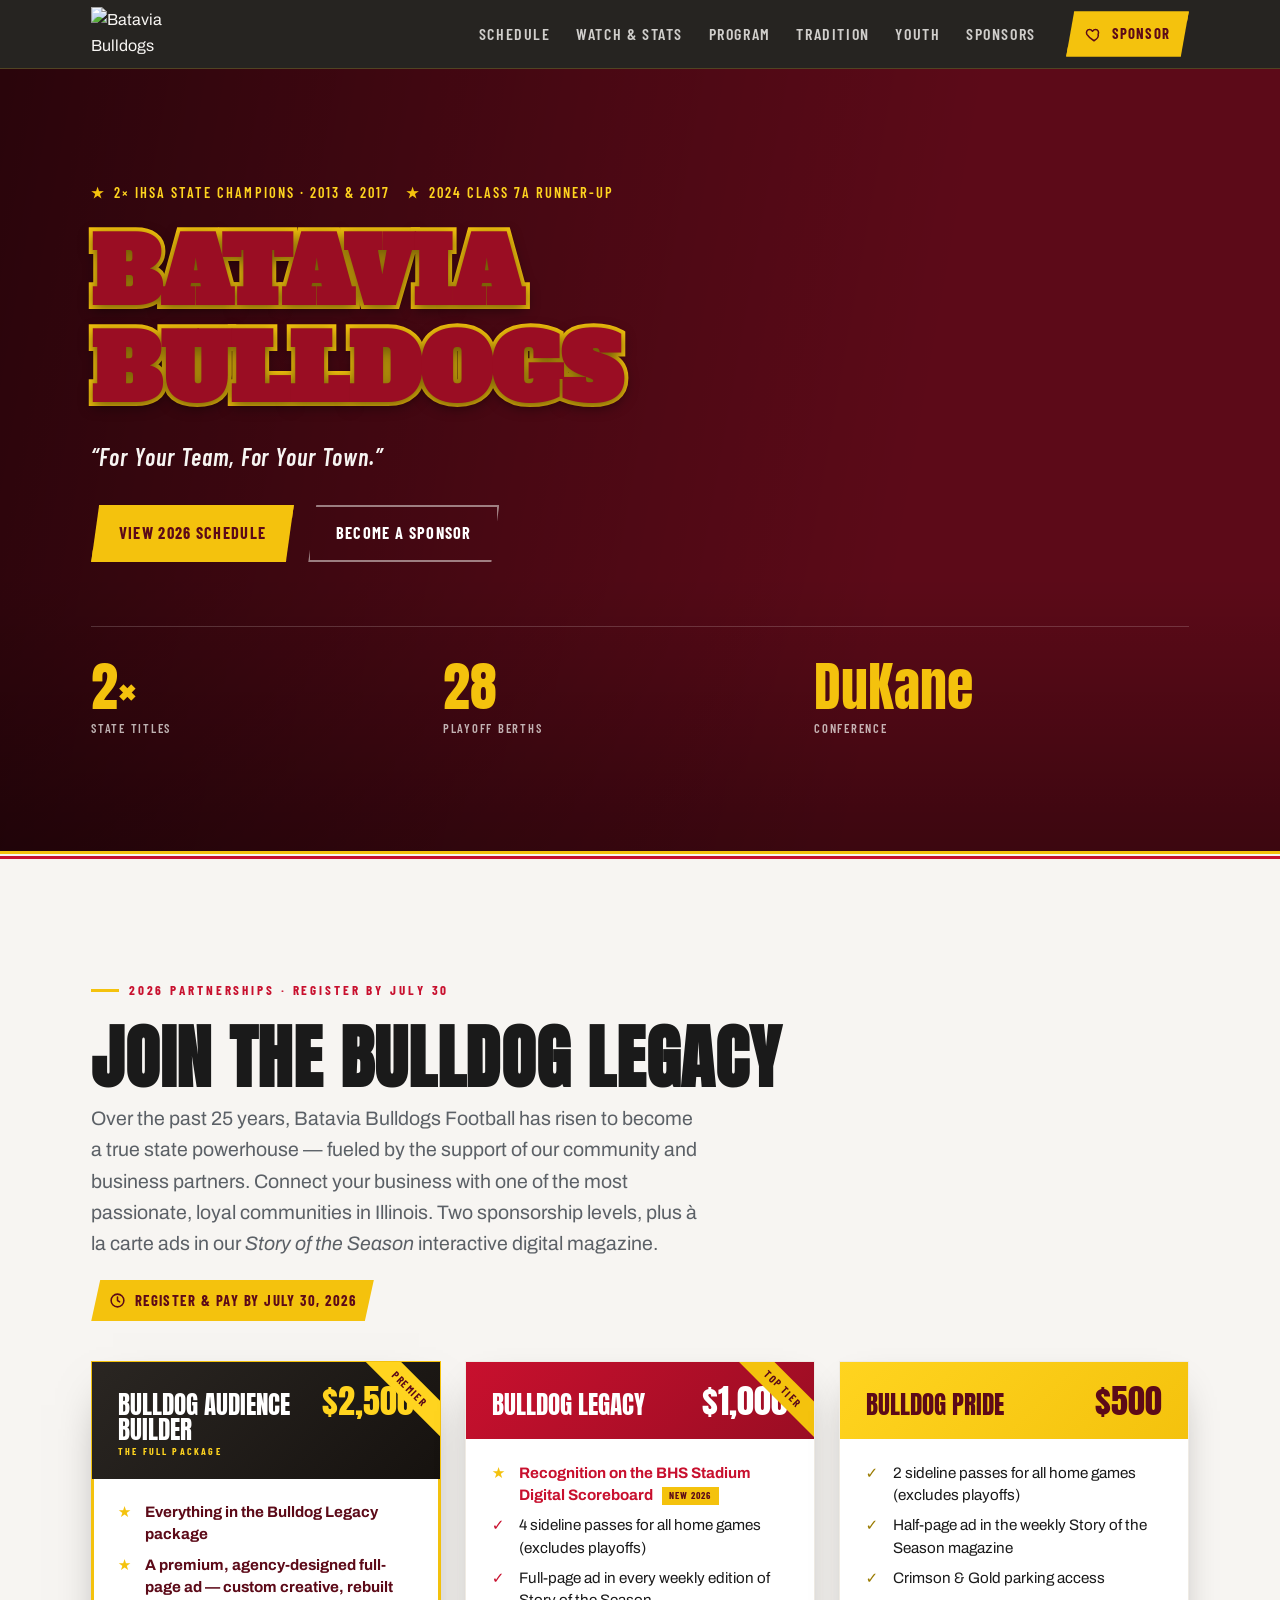
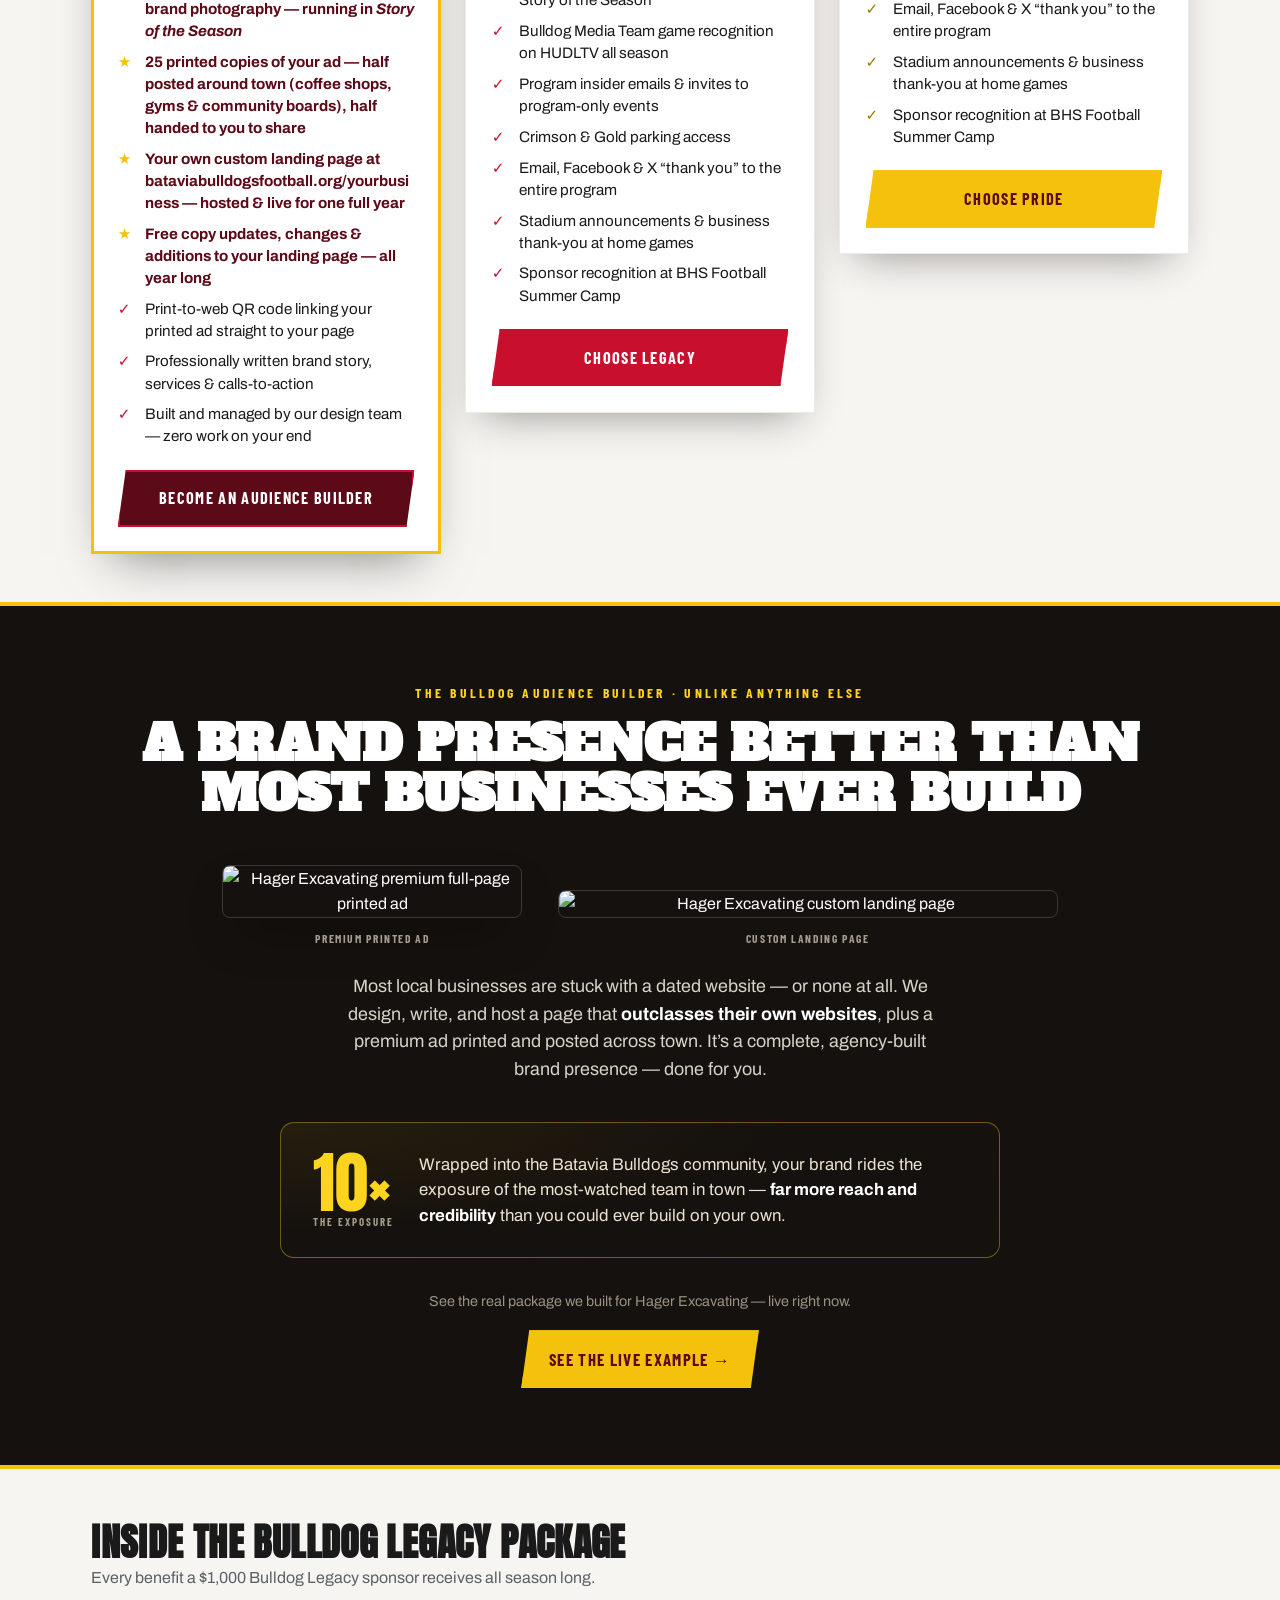
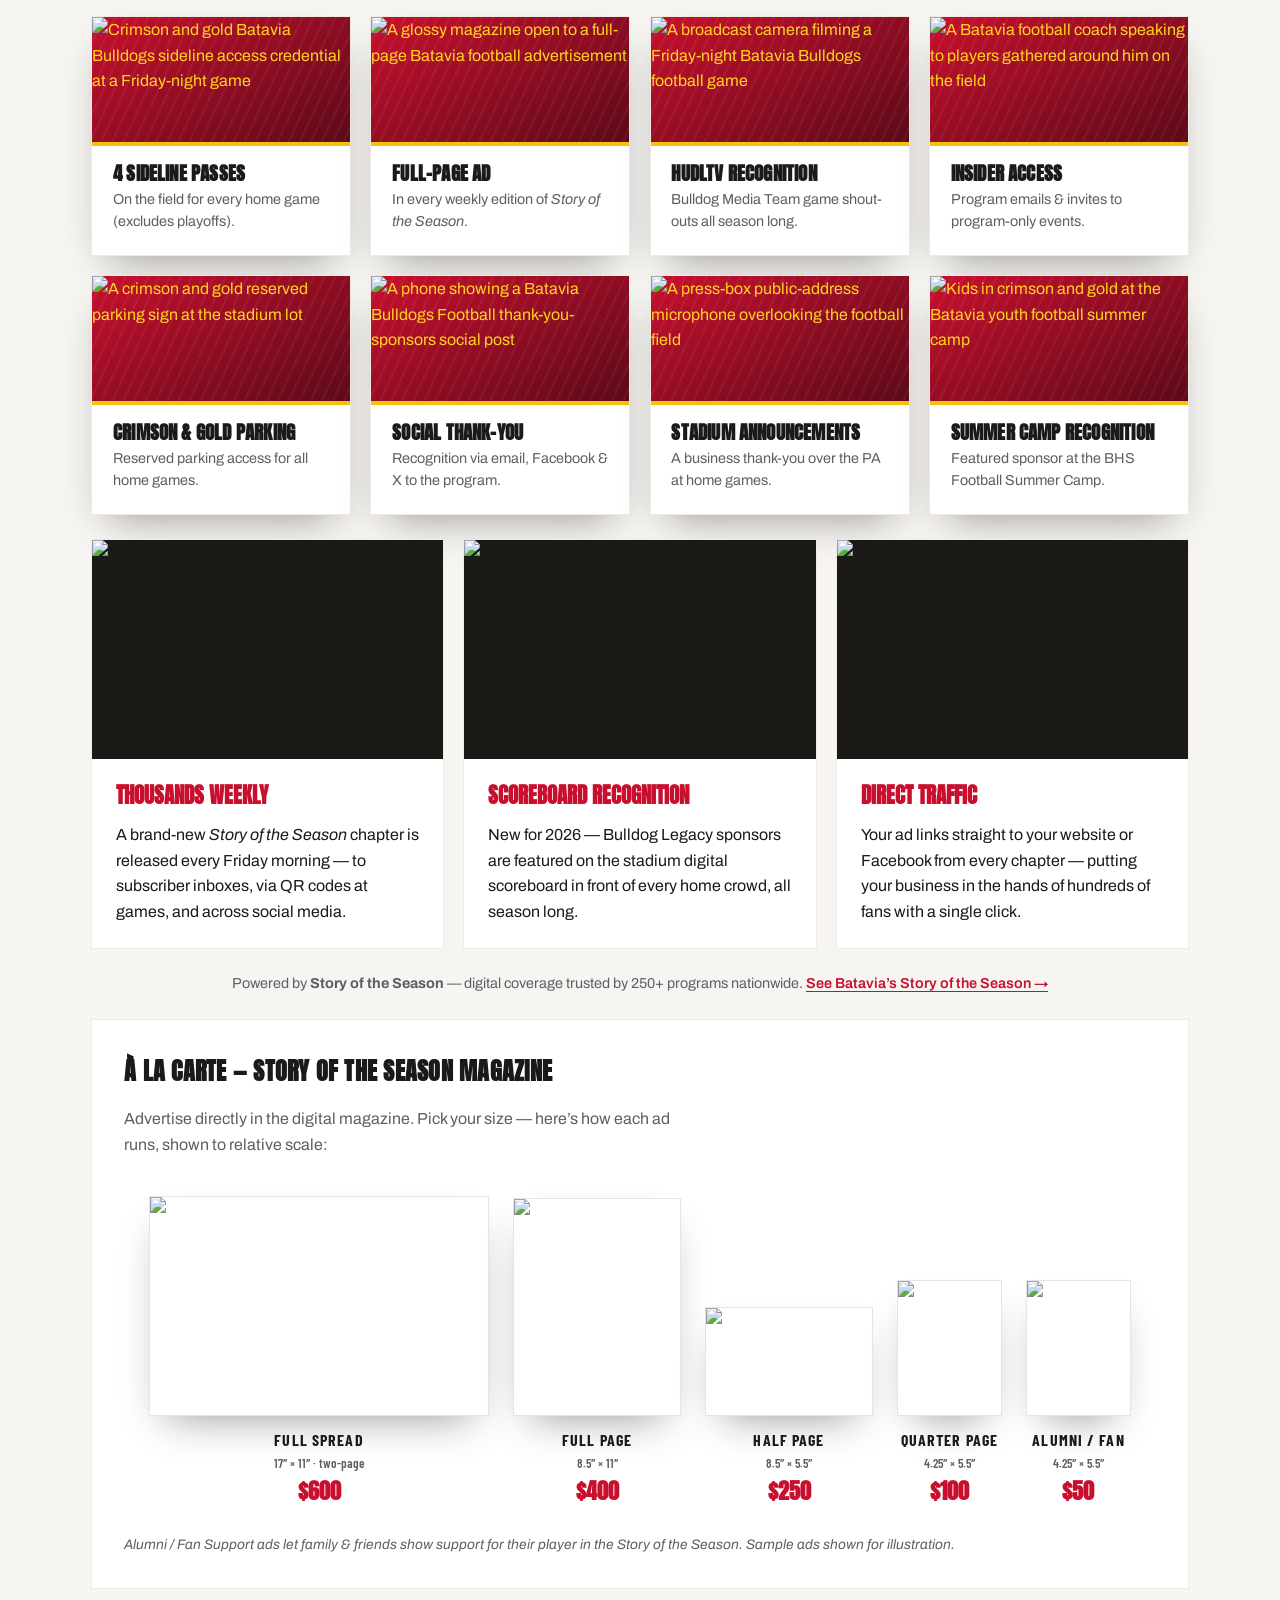
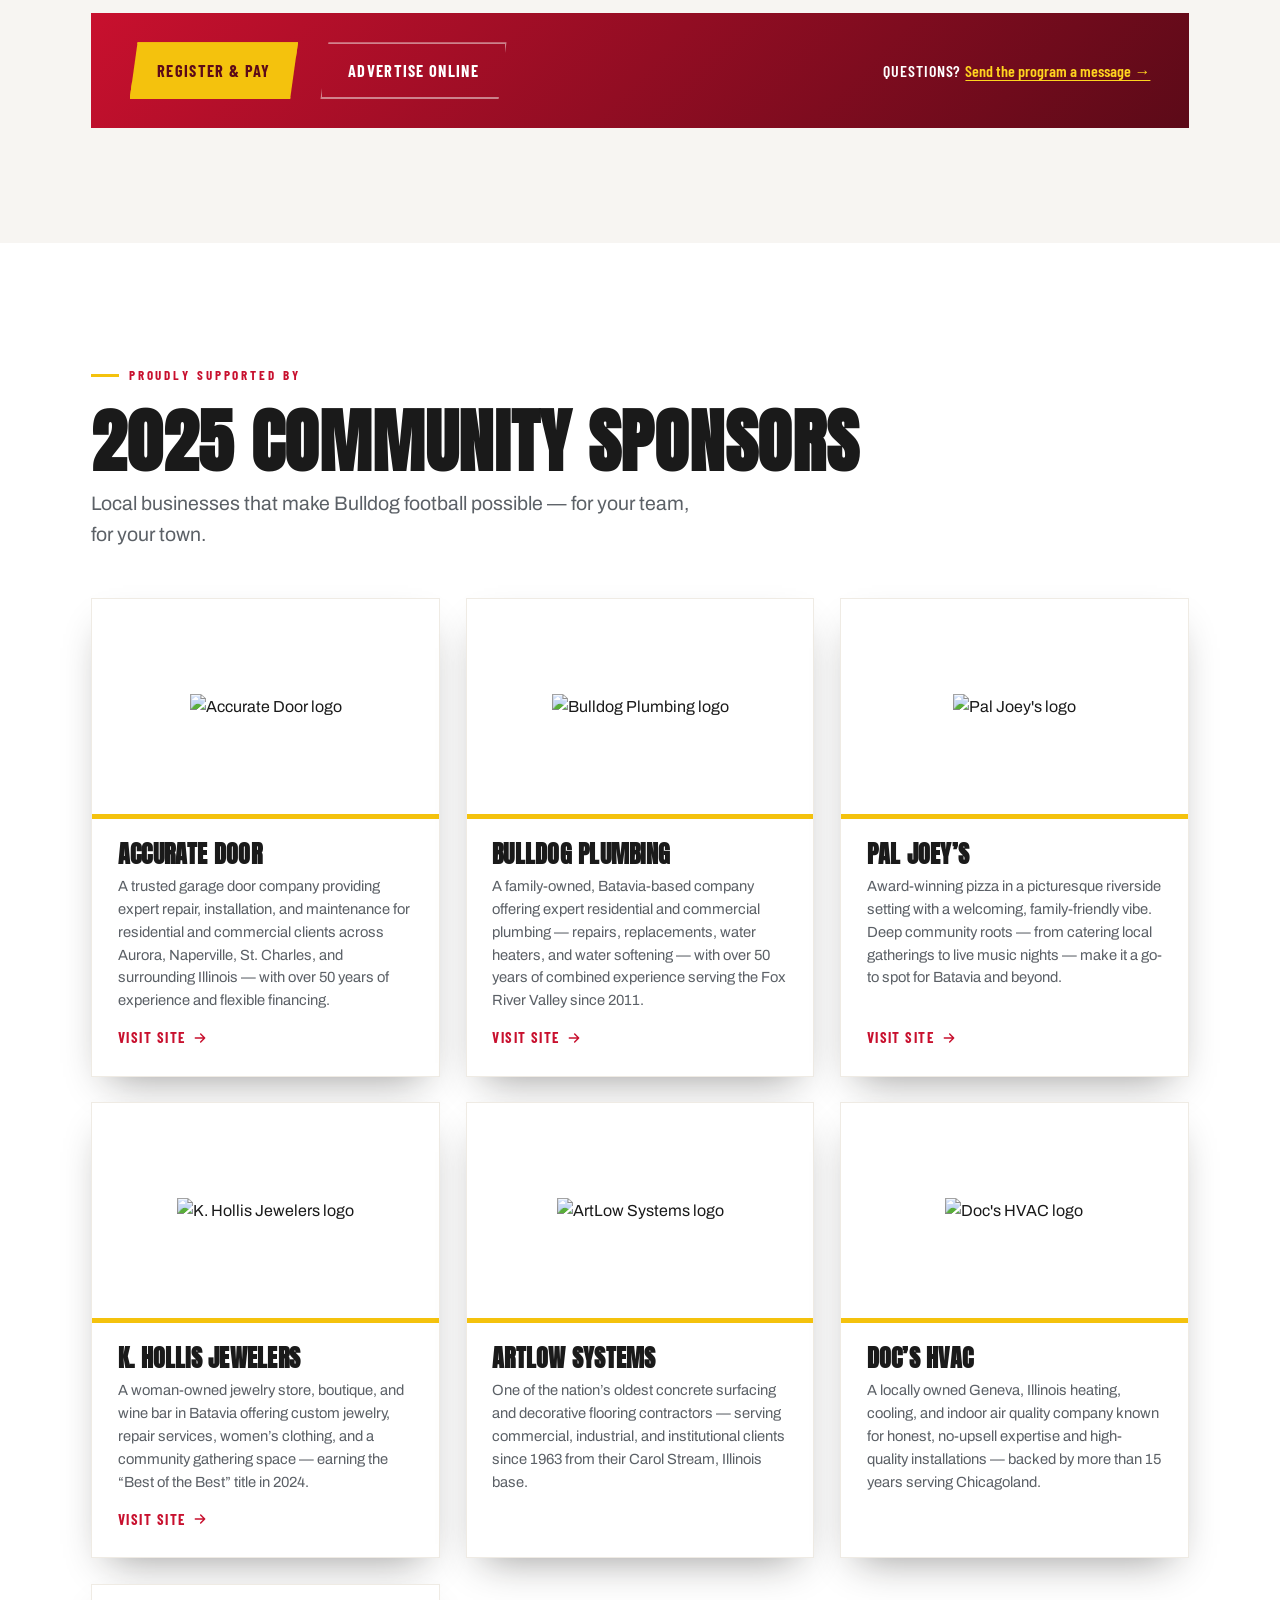
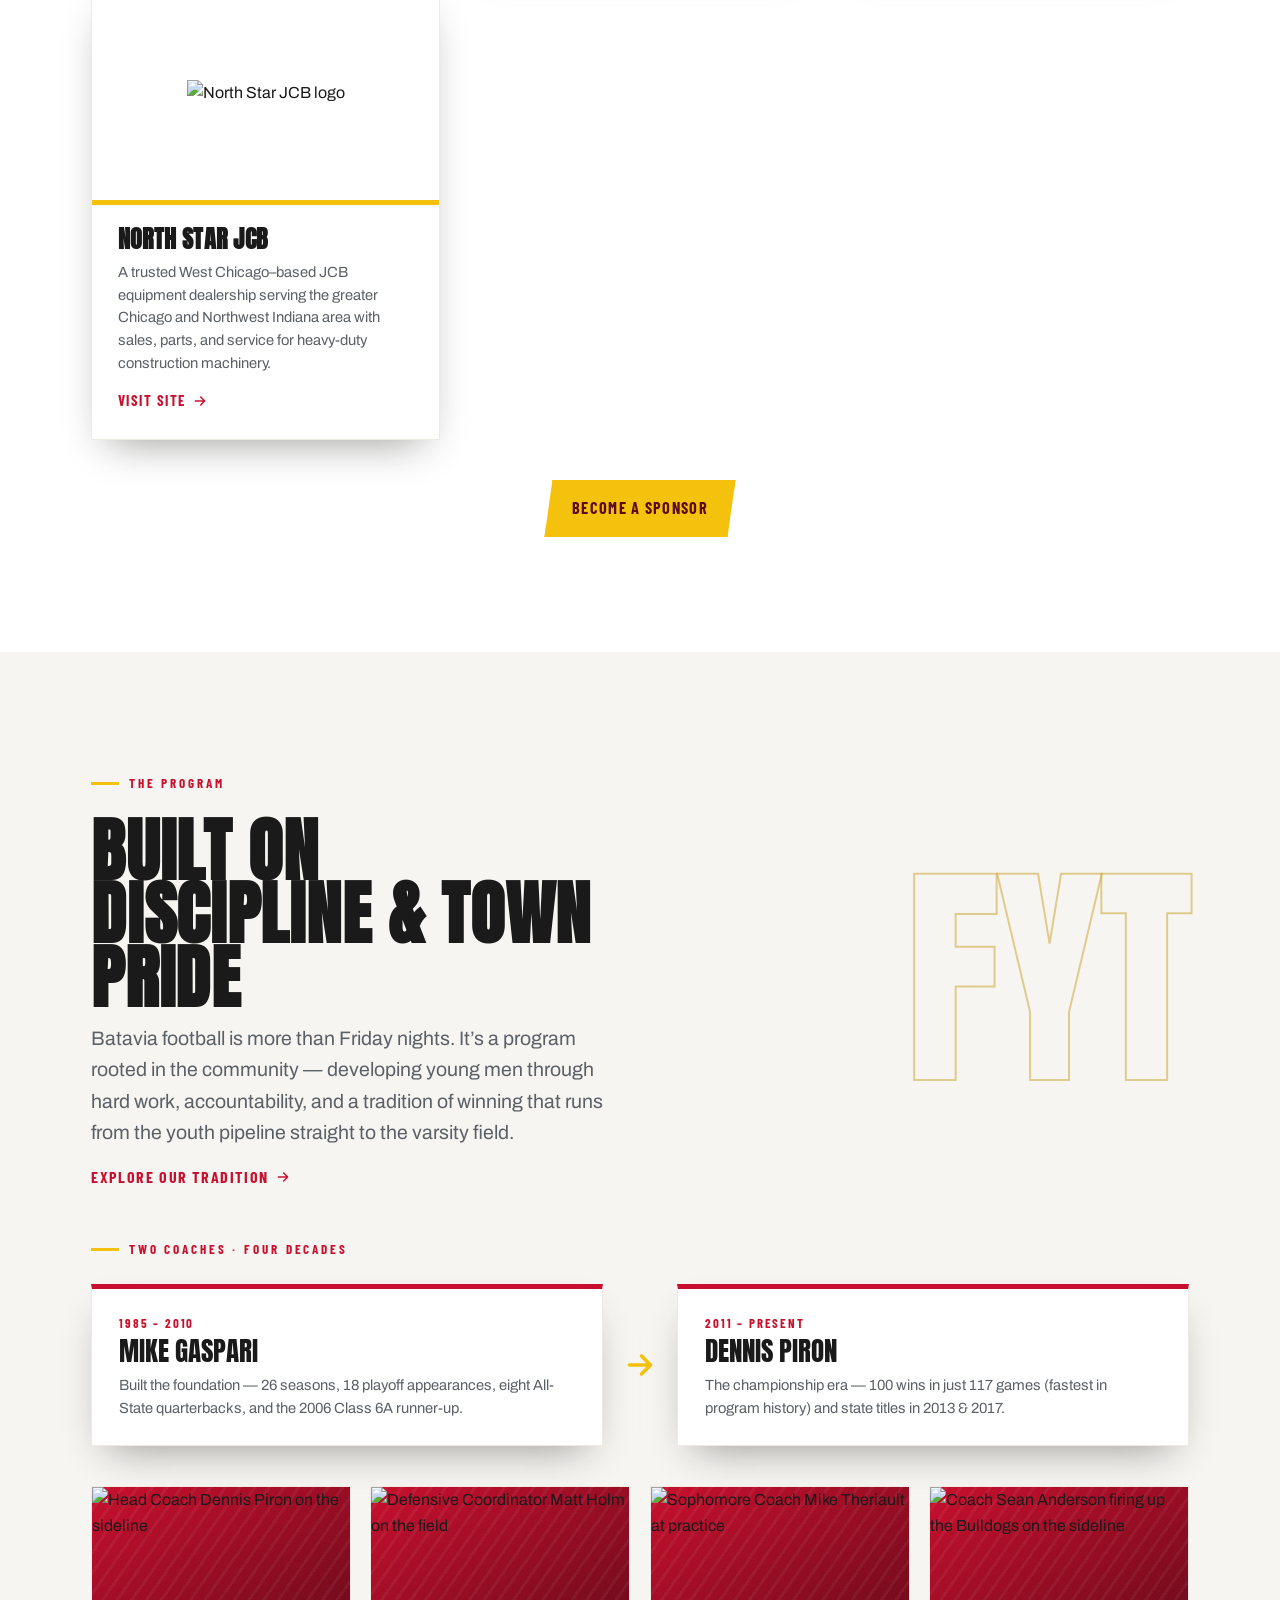
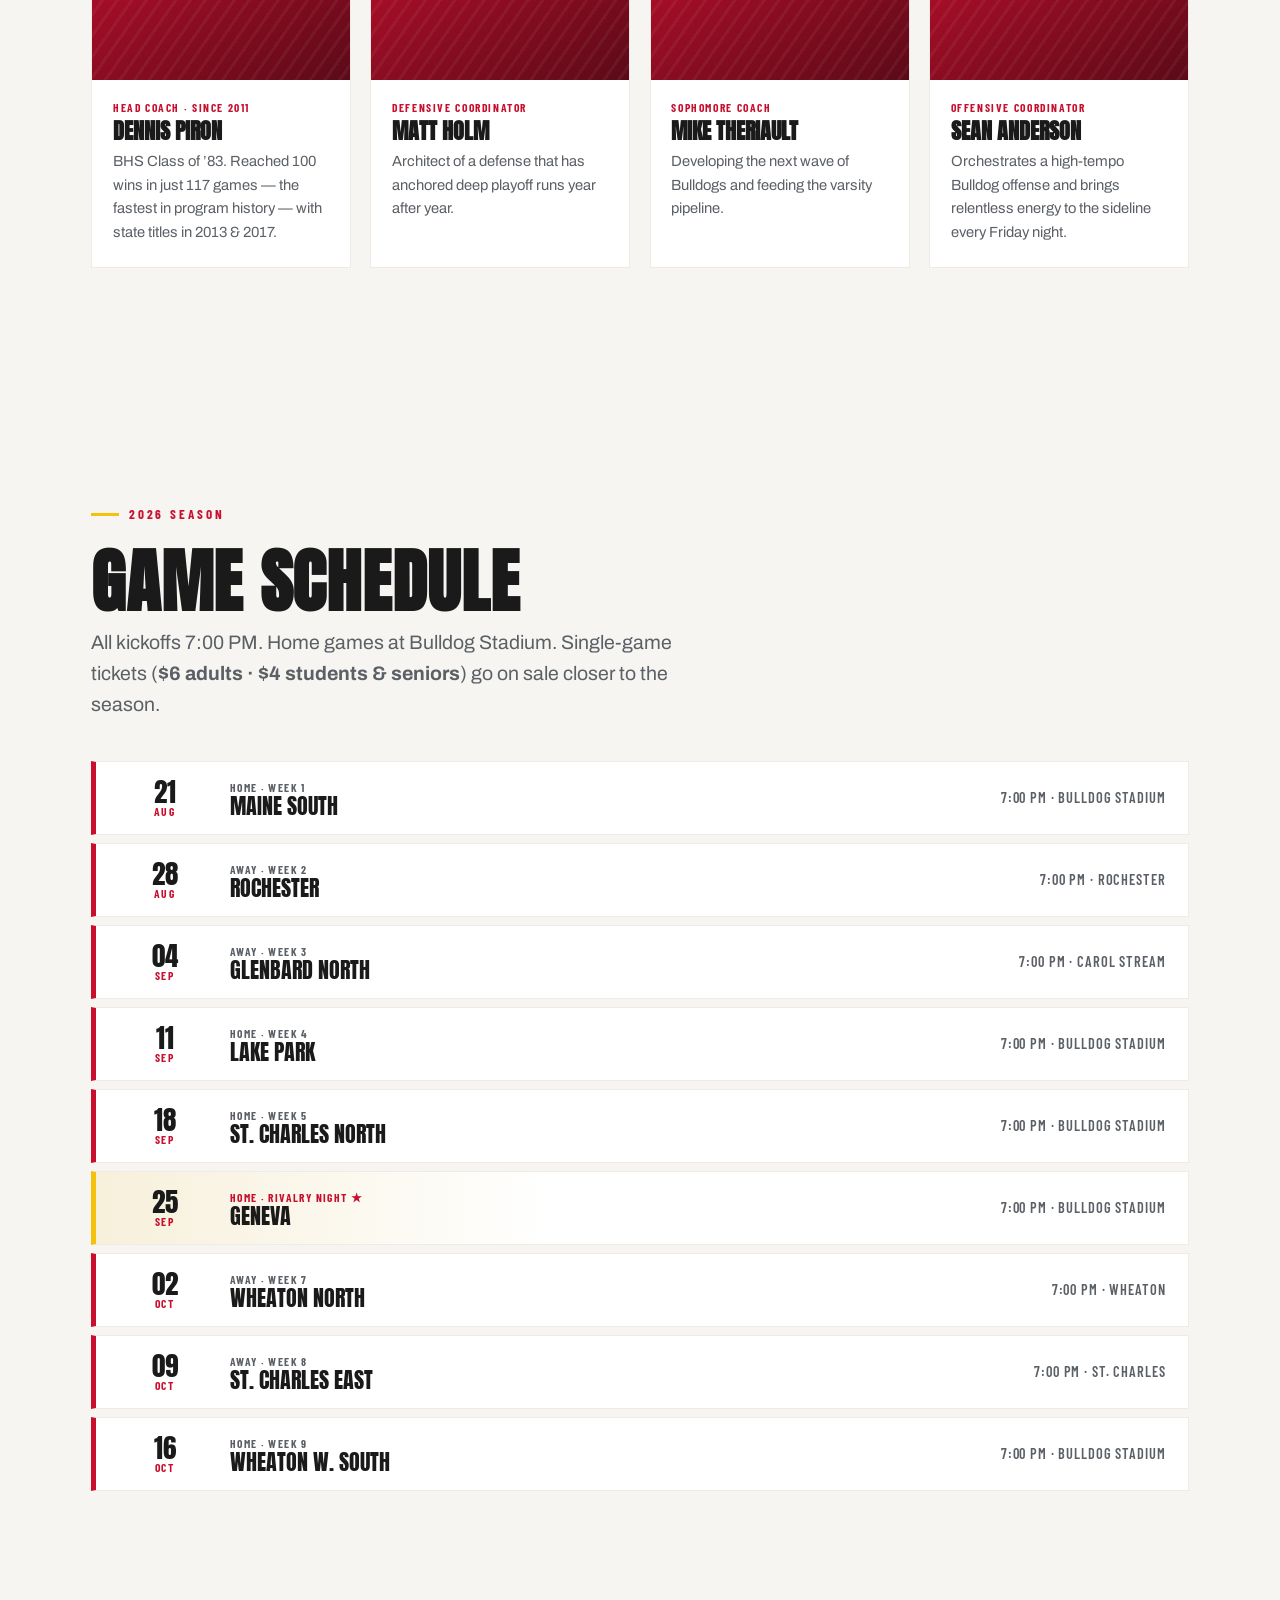
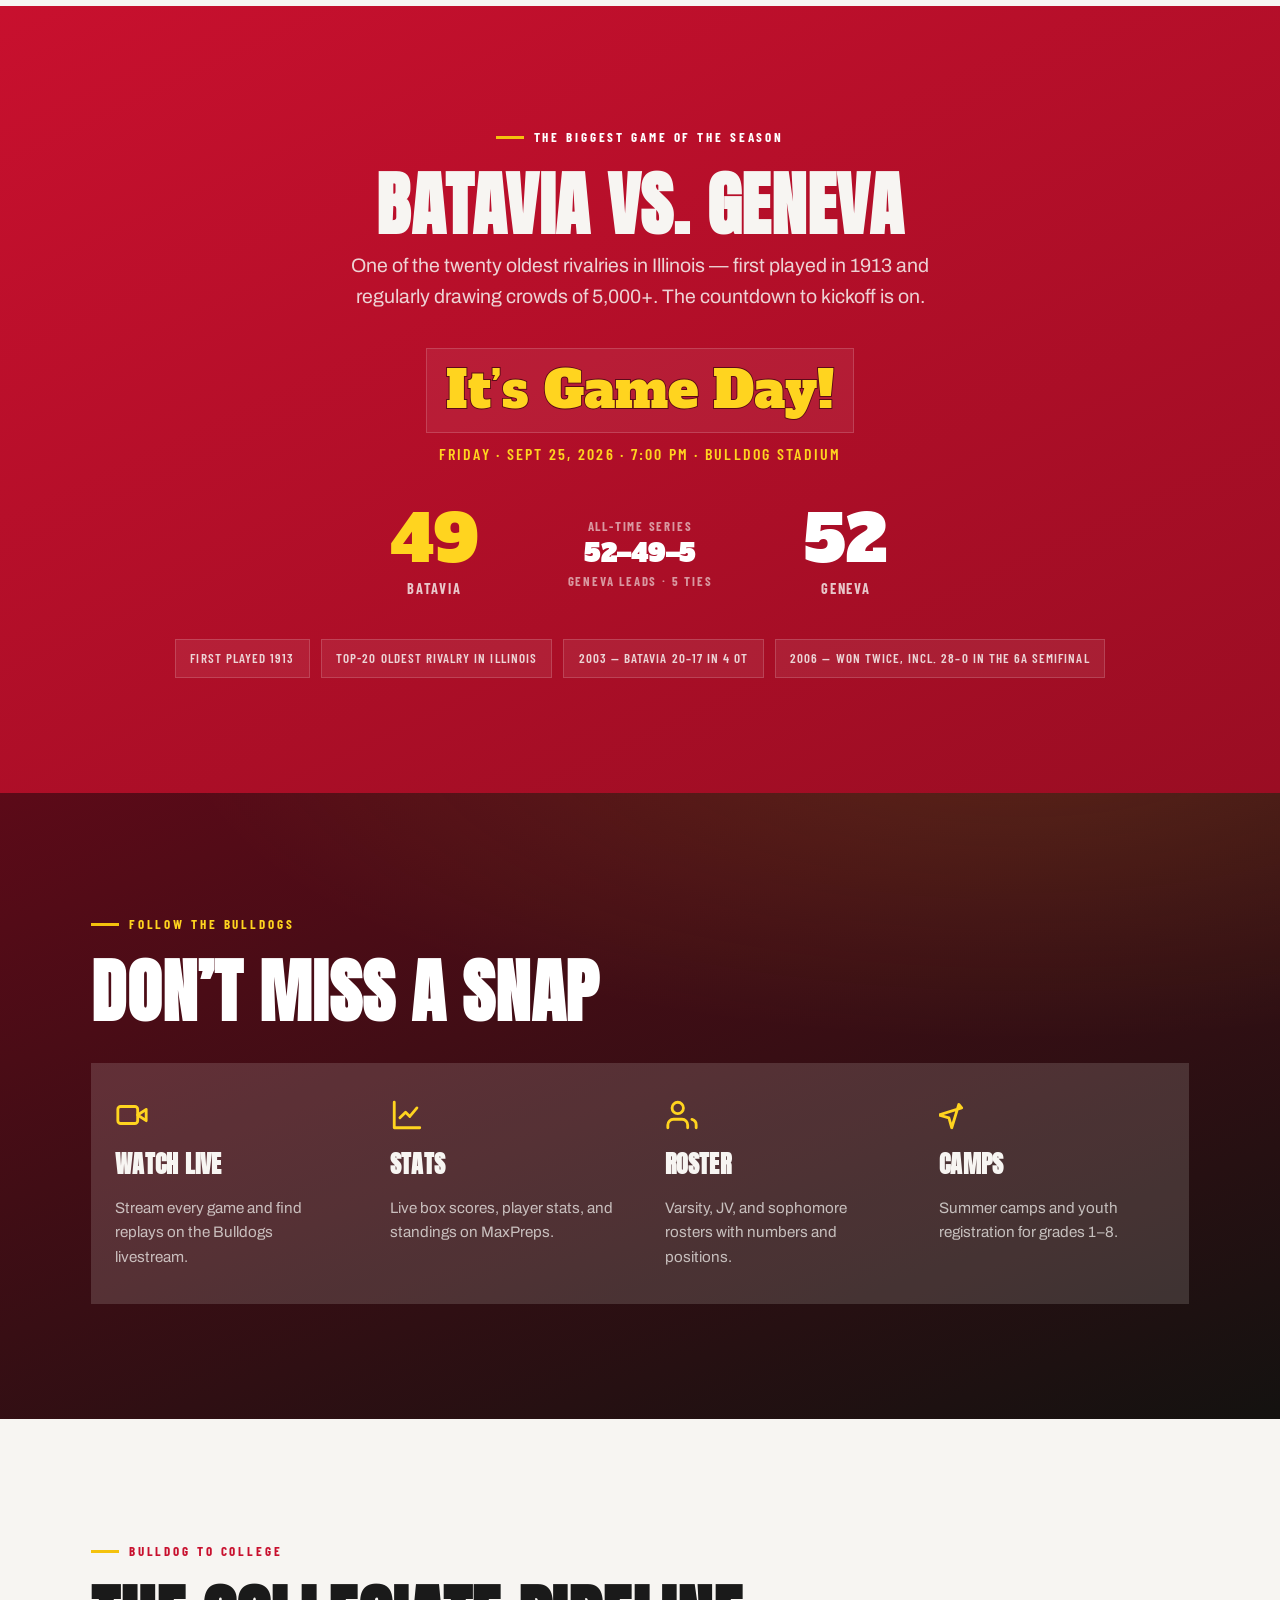
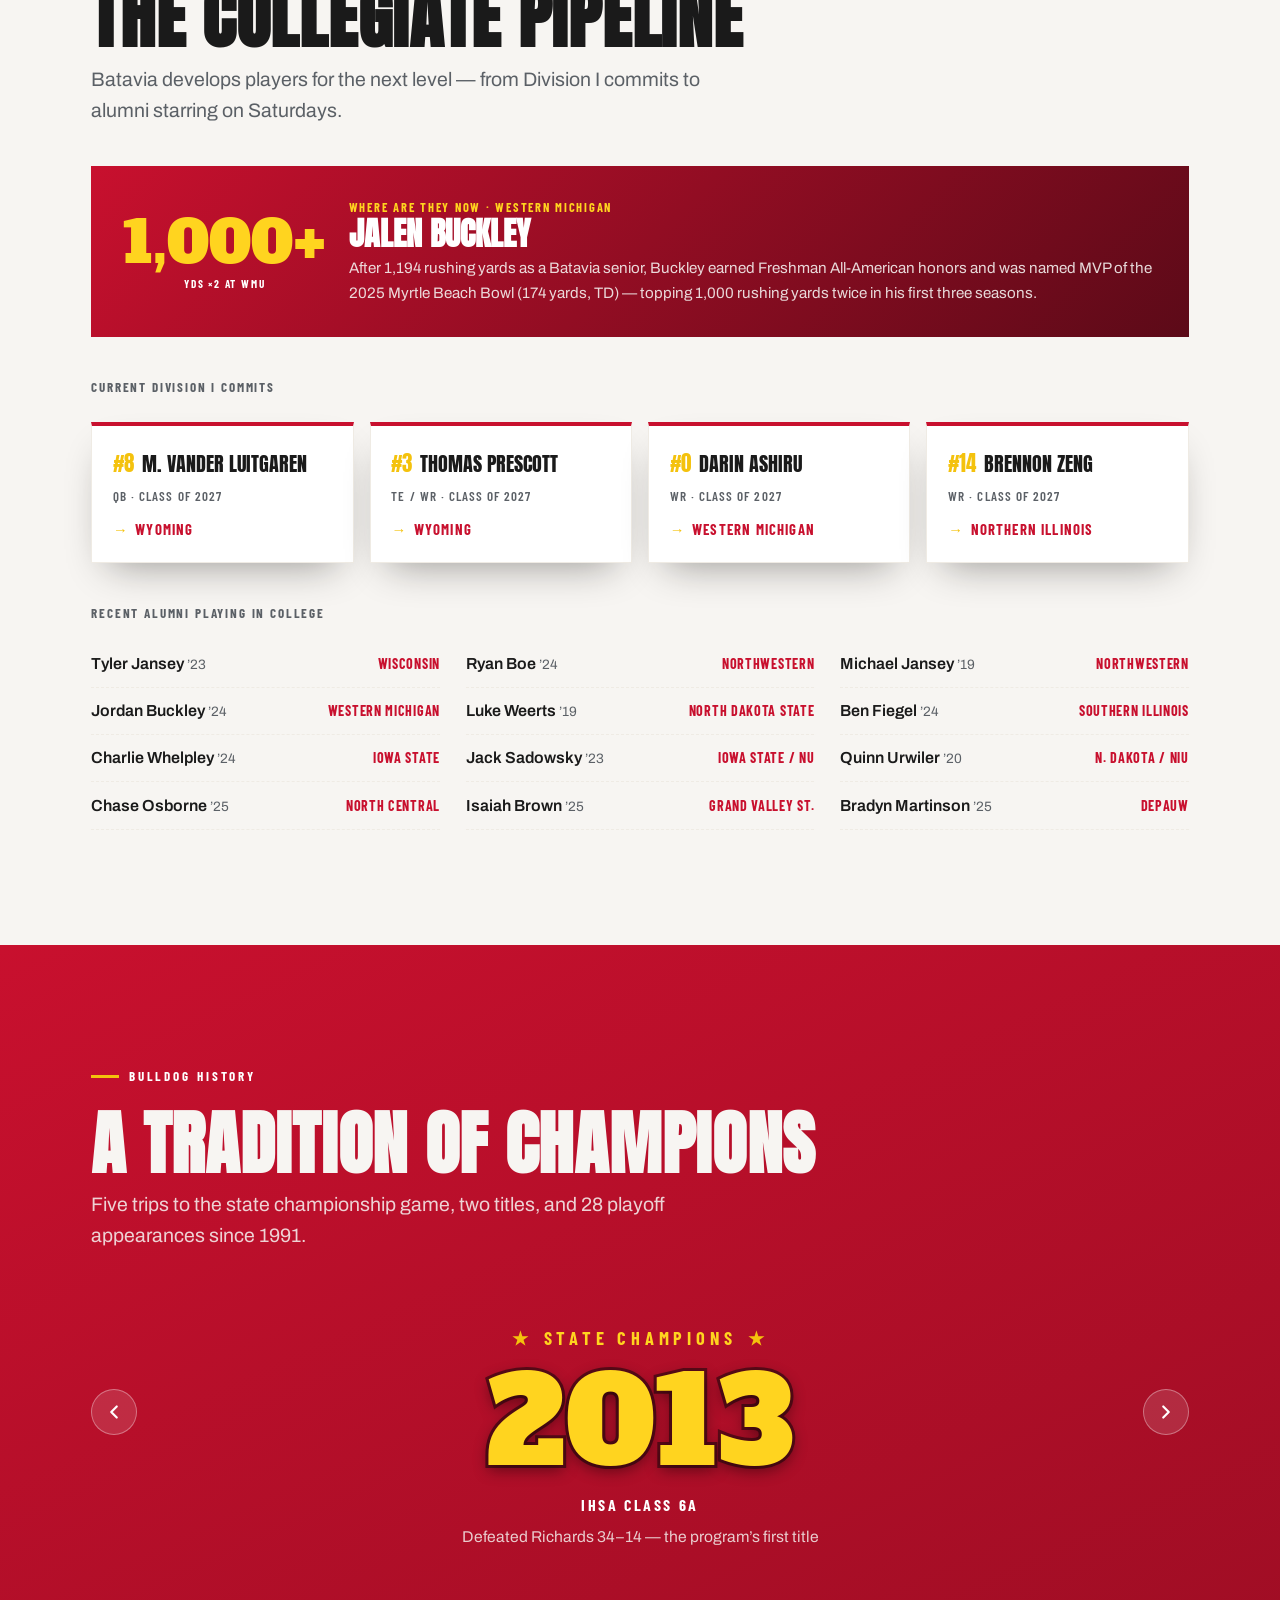
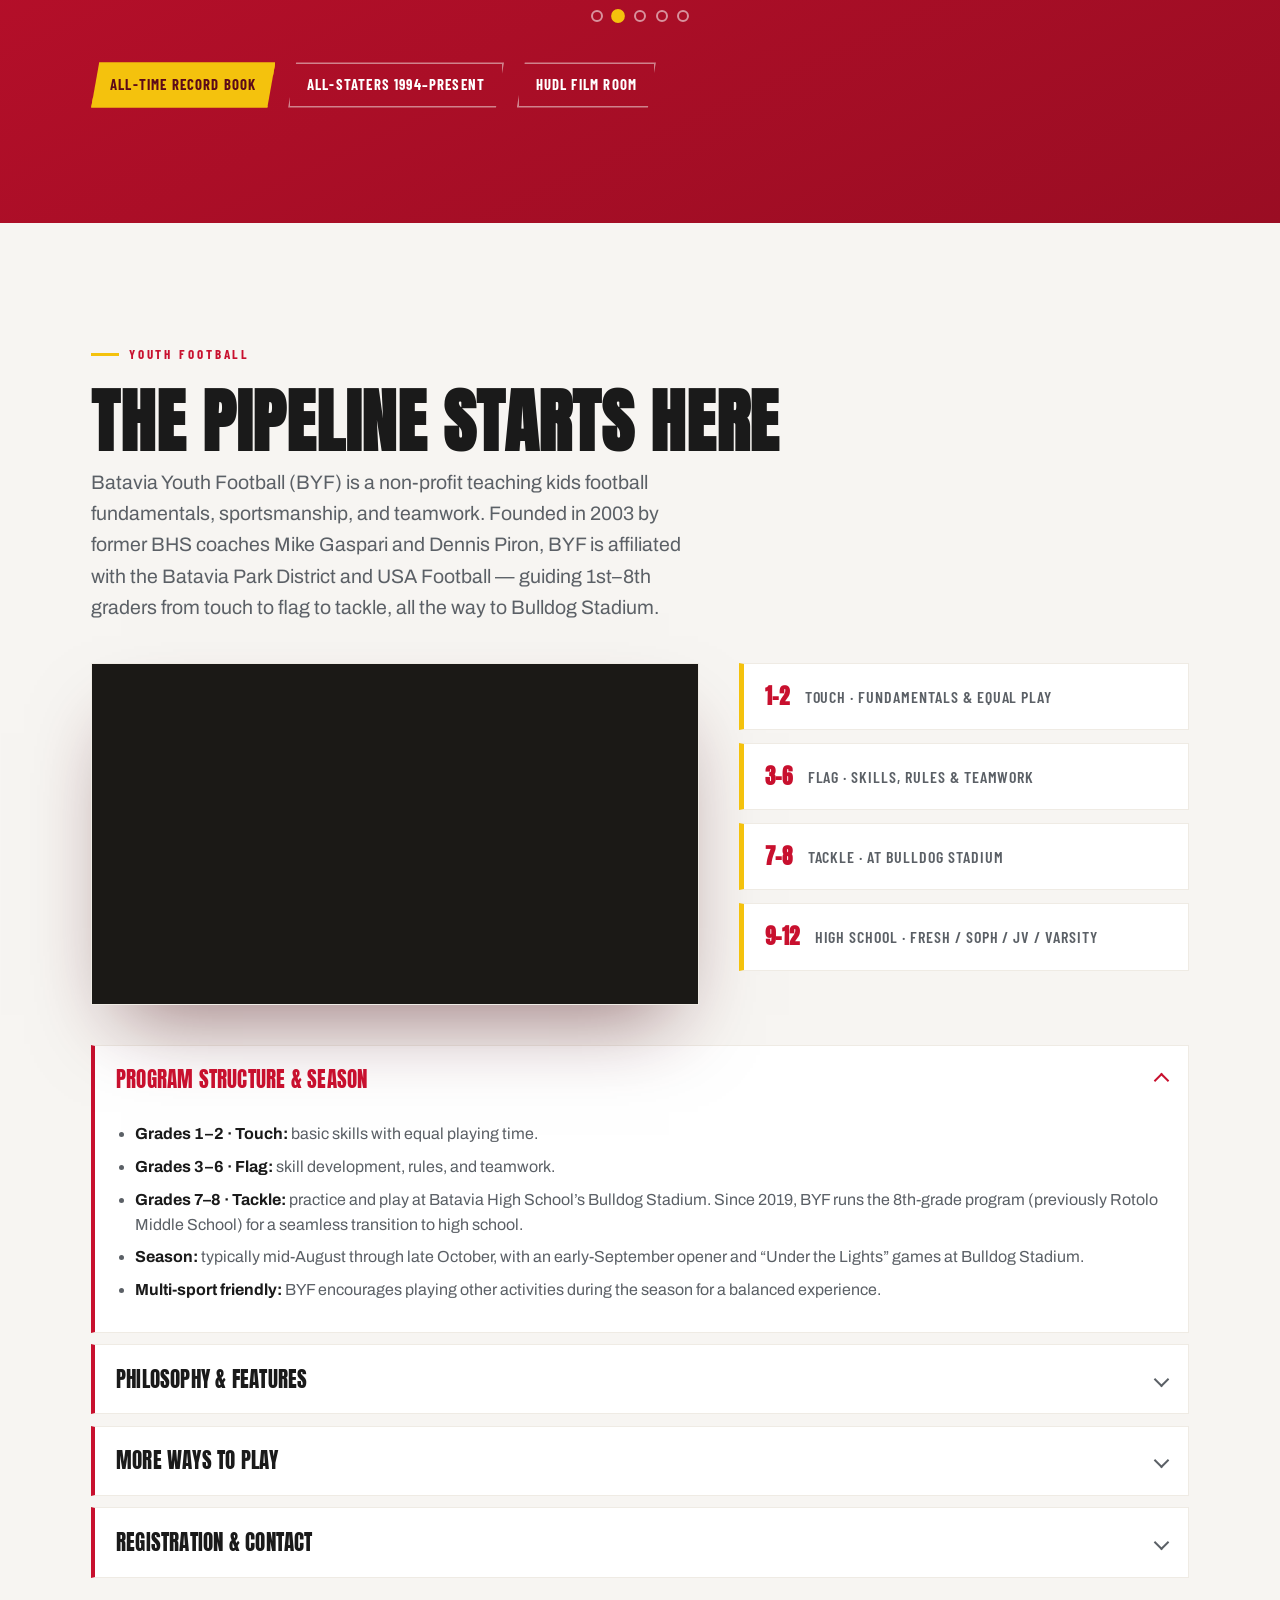
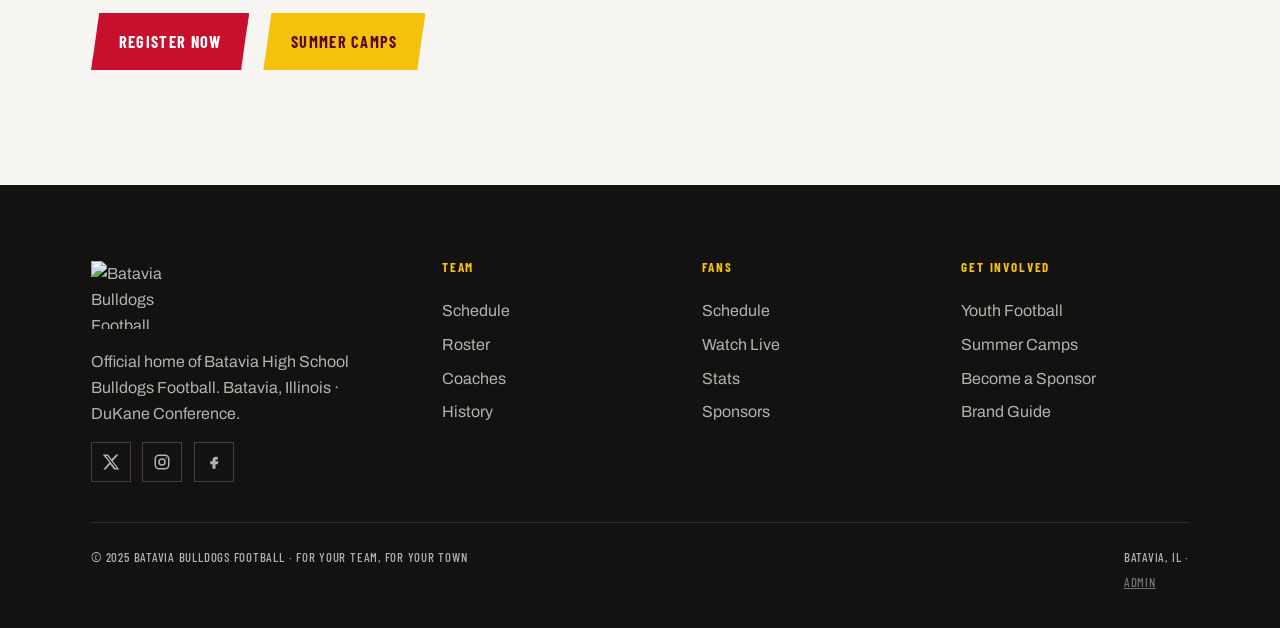
==== commit 12435bf9: "Set hero static image to the tiny-planet stadium shot - Add Cloudinary poster (f_auto,q_auto,w_2000)" ====
--- a/index.html
+++ b/index.html
@@ -41,7 +41,7 @@
 
 <!-- =========================== HERO =========================== -->
 <section class="hero">
-  <video class="hero__video" autoplay muted loop playsinline preload="auto" aria-hidden="true">
+  <video class="hero__video" autoplay muted loop playsinline preload="auto" aria-hidden="true" poster="https://res.cloudinary.com/dsbllwpbh/image/upload/f_auto,q_auto,w_2000/bhsfootball26/bhsfootball26/hero-tiny-planet">
     <source src="https://player.vimeo.com/progressive_redirect/playback/1118524755/rendition/1080p/file.mp4%20%281080p%29.mp4?loc=external&amp;log_user=0&amp;signature=13a3c89ce7b56d3e8539960e50717032862836b9e4094ddfcc372090fa33c7bd" type="video/mp4">
   </video>
   <div class="hero__media" aria-hidden="true"></div>
--- a/styles.css
+++ b/styles.css
@@ -238,9 +238,9 @@
    ============================================================ */
 .hero {
   position: relative; color: var(--paper); overflow: hidden; isolation: isolate;
-  background:
-    radial-gradient(90% 120% at 75% 0%, rgba(166,25,46,.55), transparent 60%),
-    linear-gradient(155deg, #241015 0%, var(--crimson-ink) 45%, var(--black) 100%);
+  background-color: var(--crimson-ink);
+  background-image: url('https://res.cloudinary.com/dsbllwpbh/image/upload/f_auto,q_auto,w_2000/bhsfootball26/bhsfootball26/hero-tiny-planet');
+  background-size: cover; background-position: center; background-repeat: no-repeat;
 }
 /* looping background video */
 .hero__video {
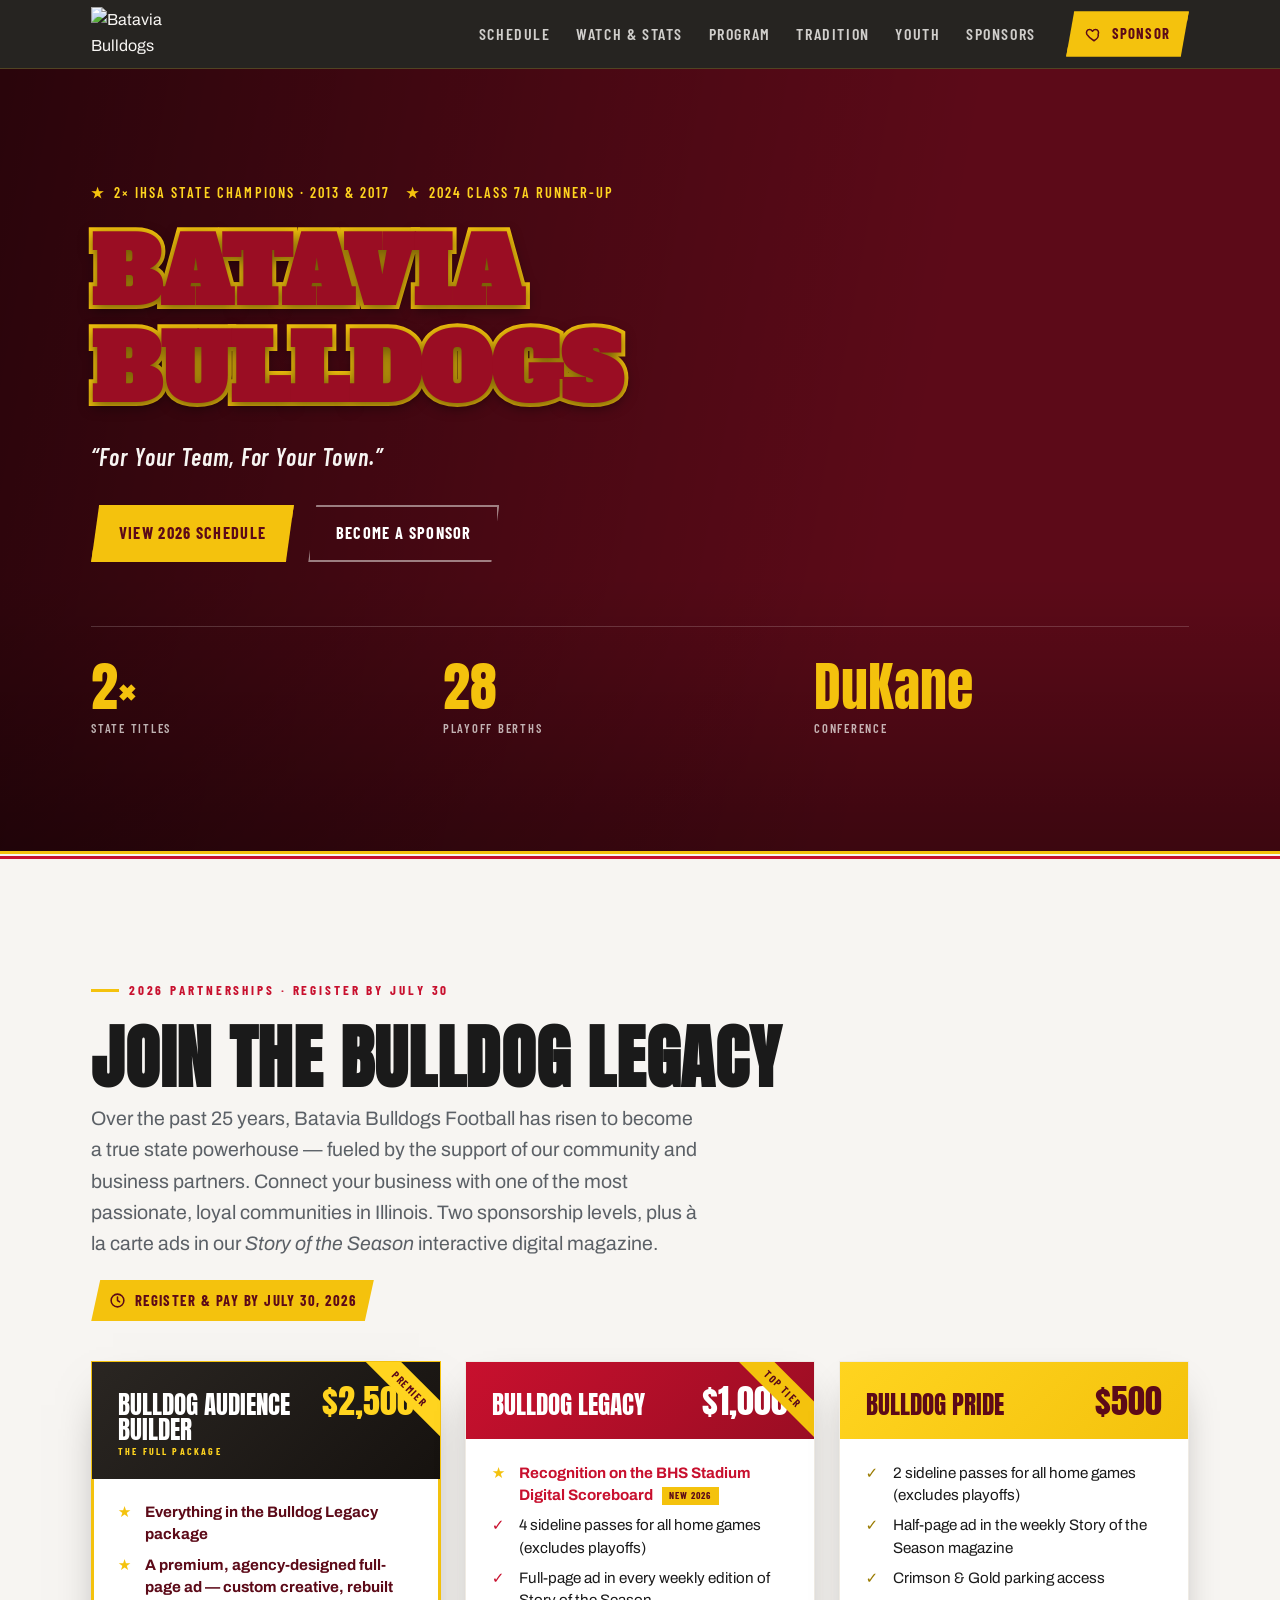
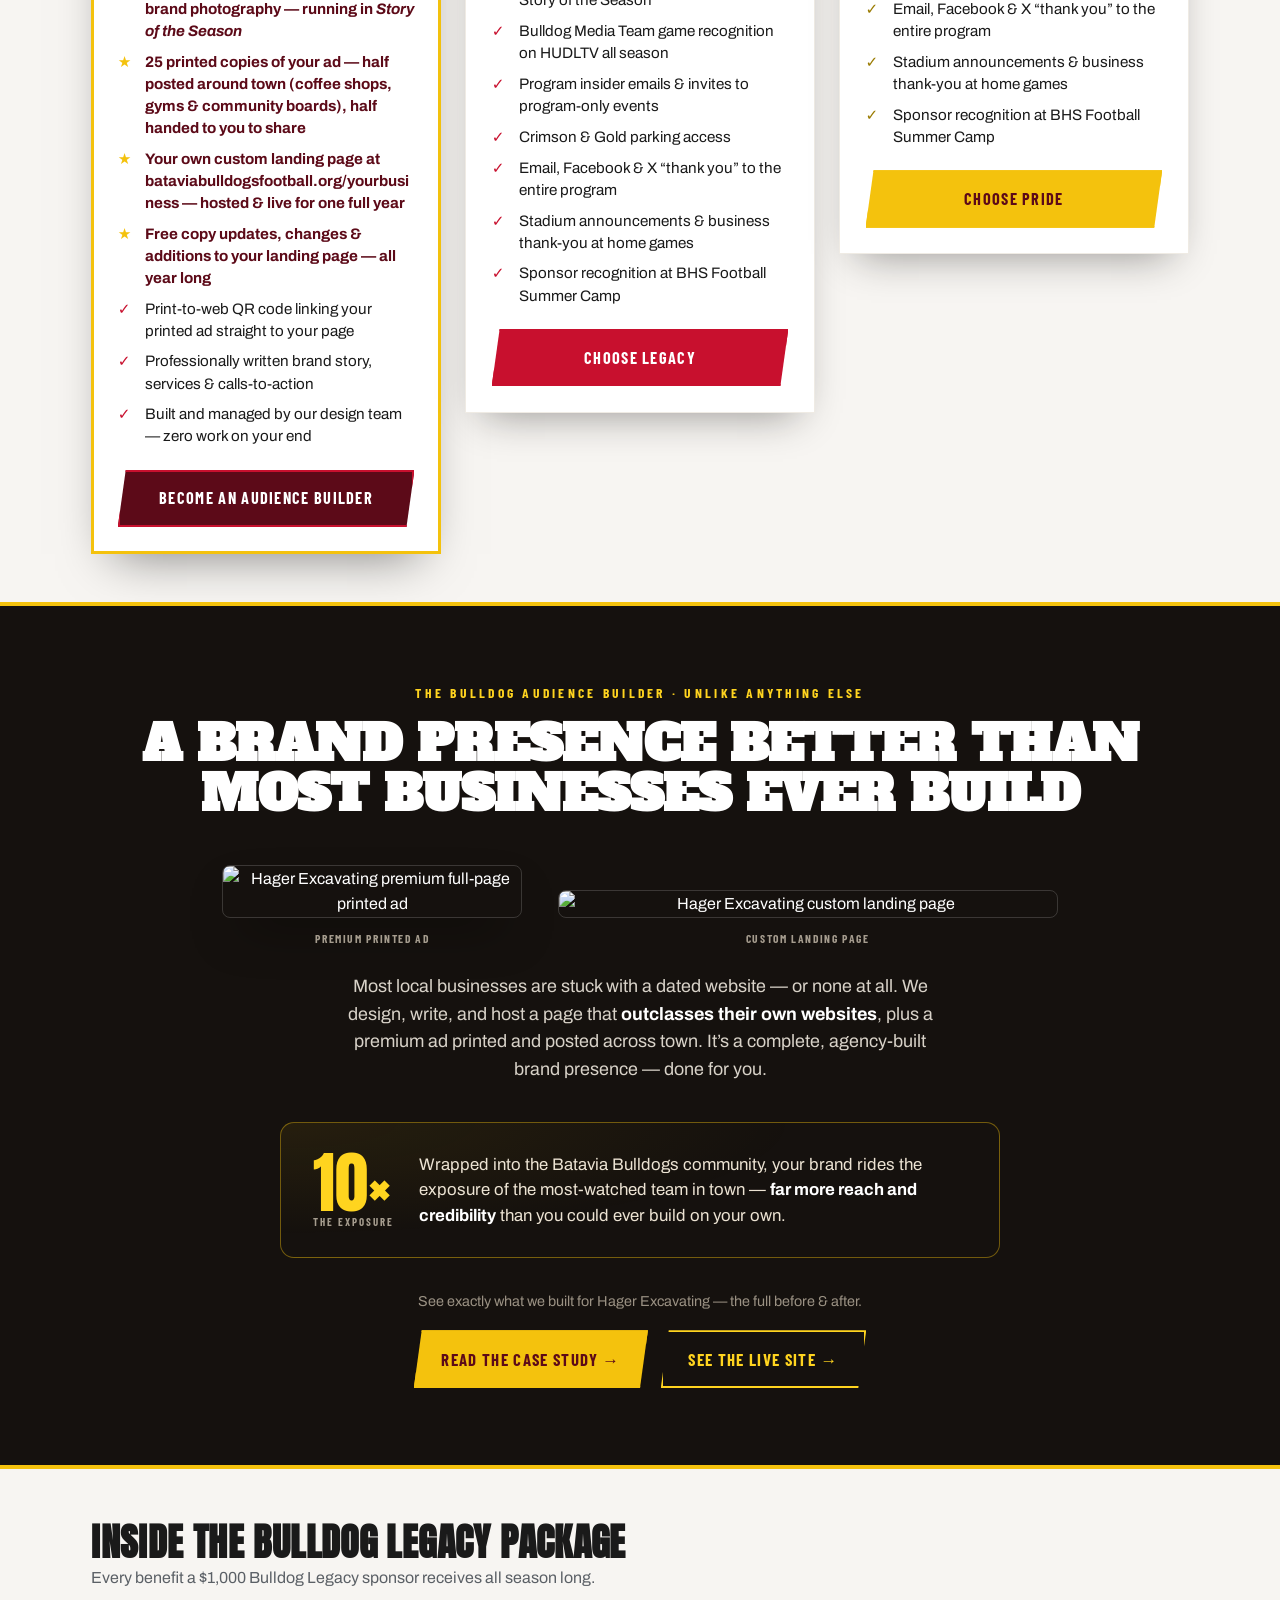
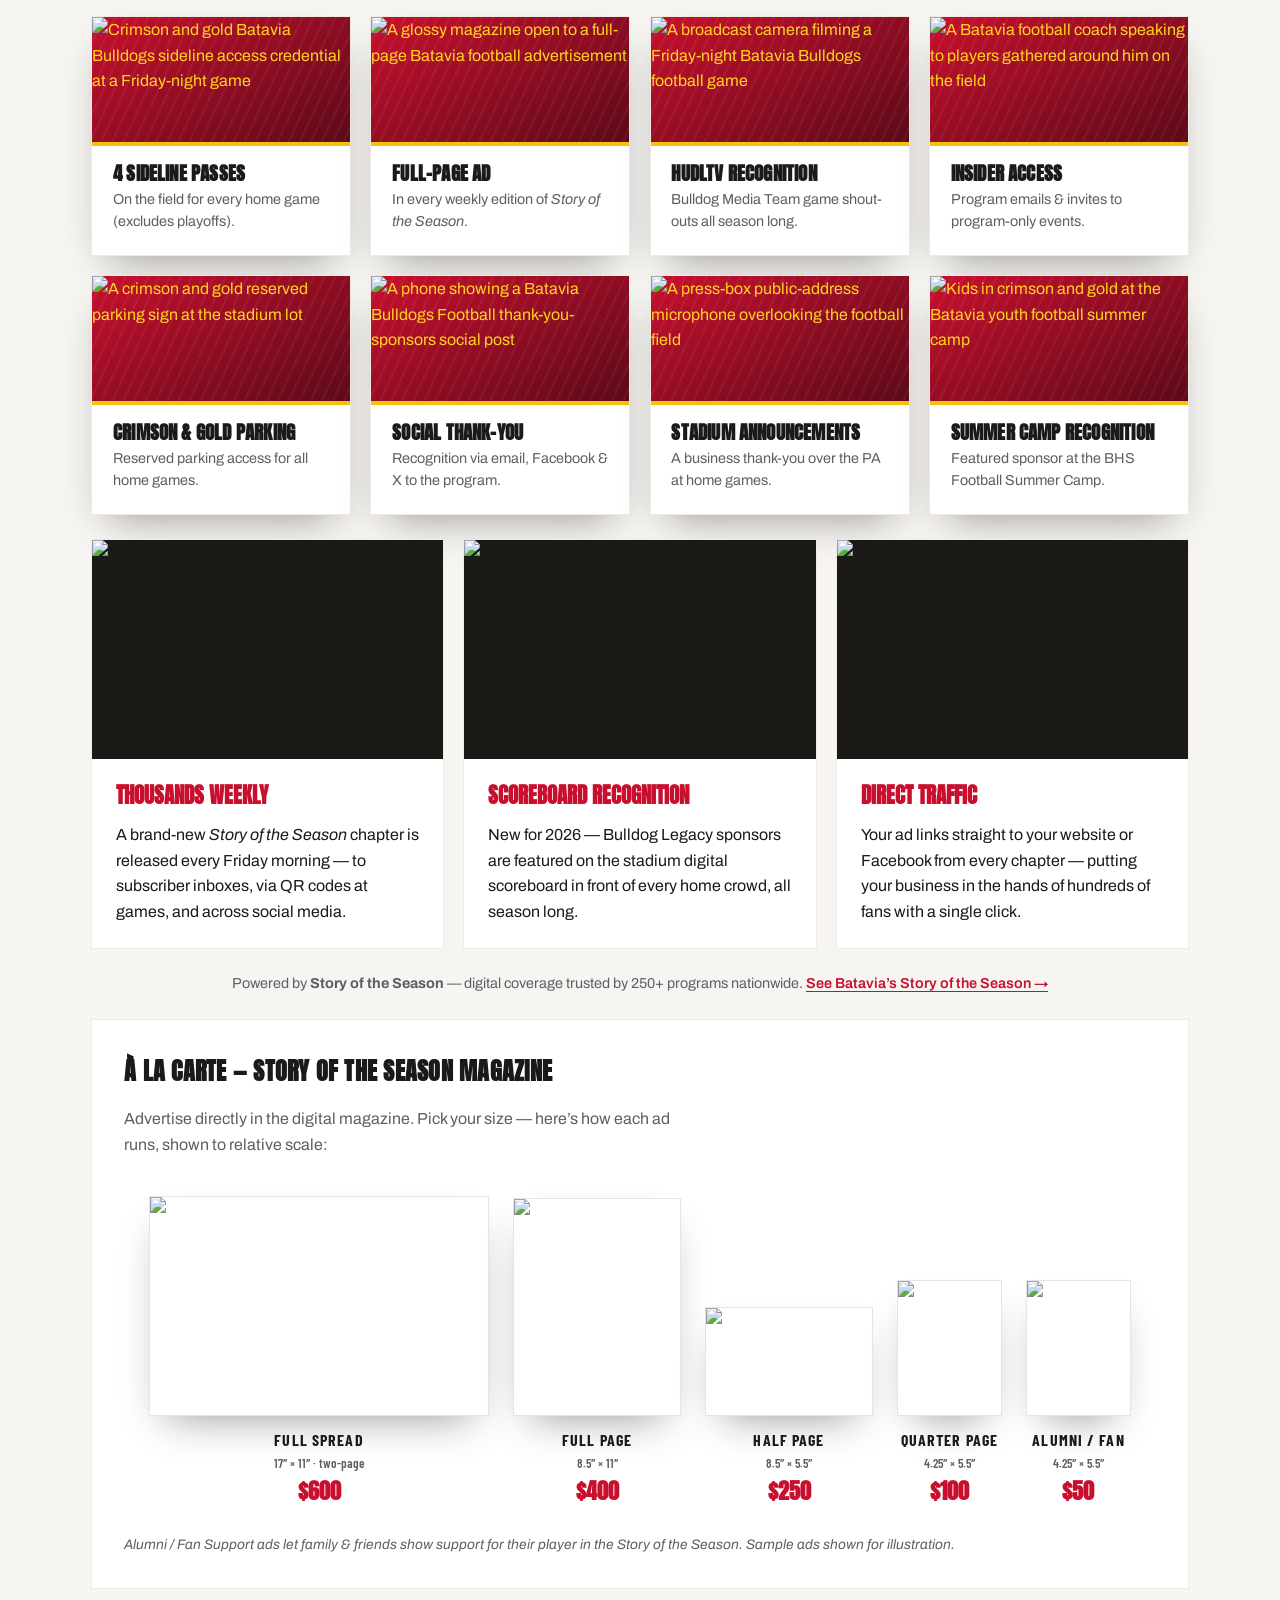
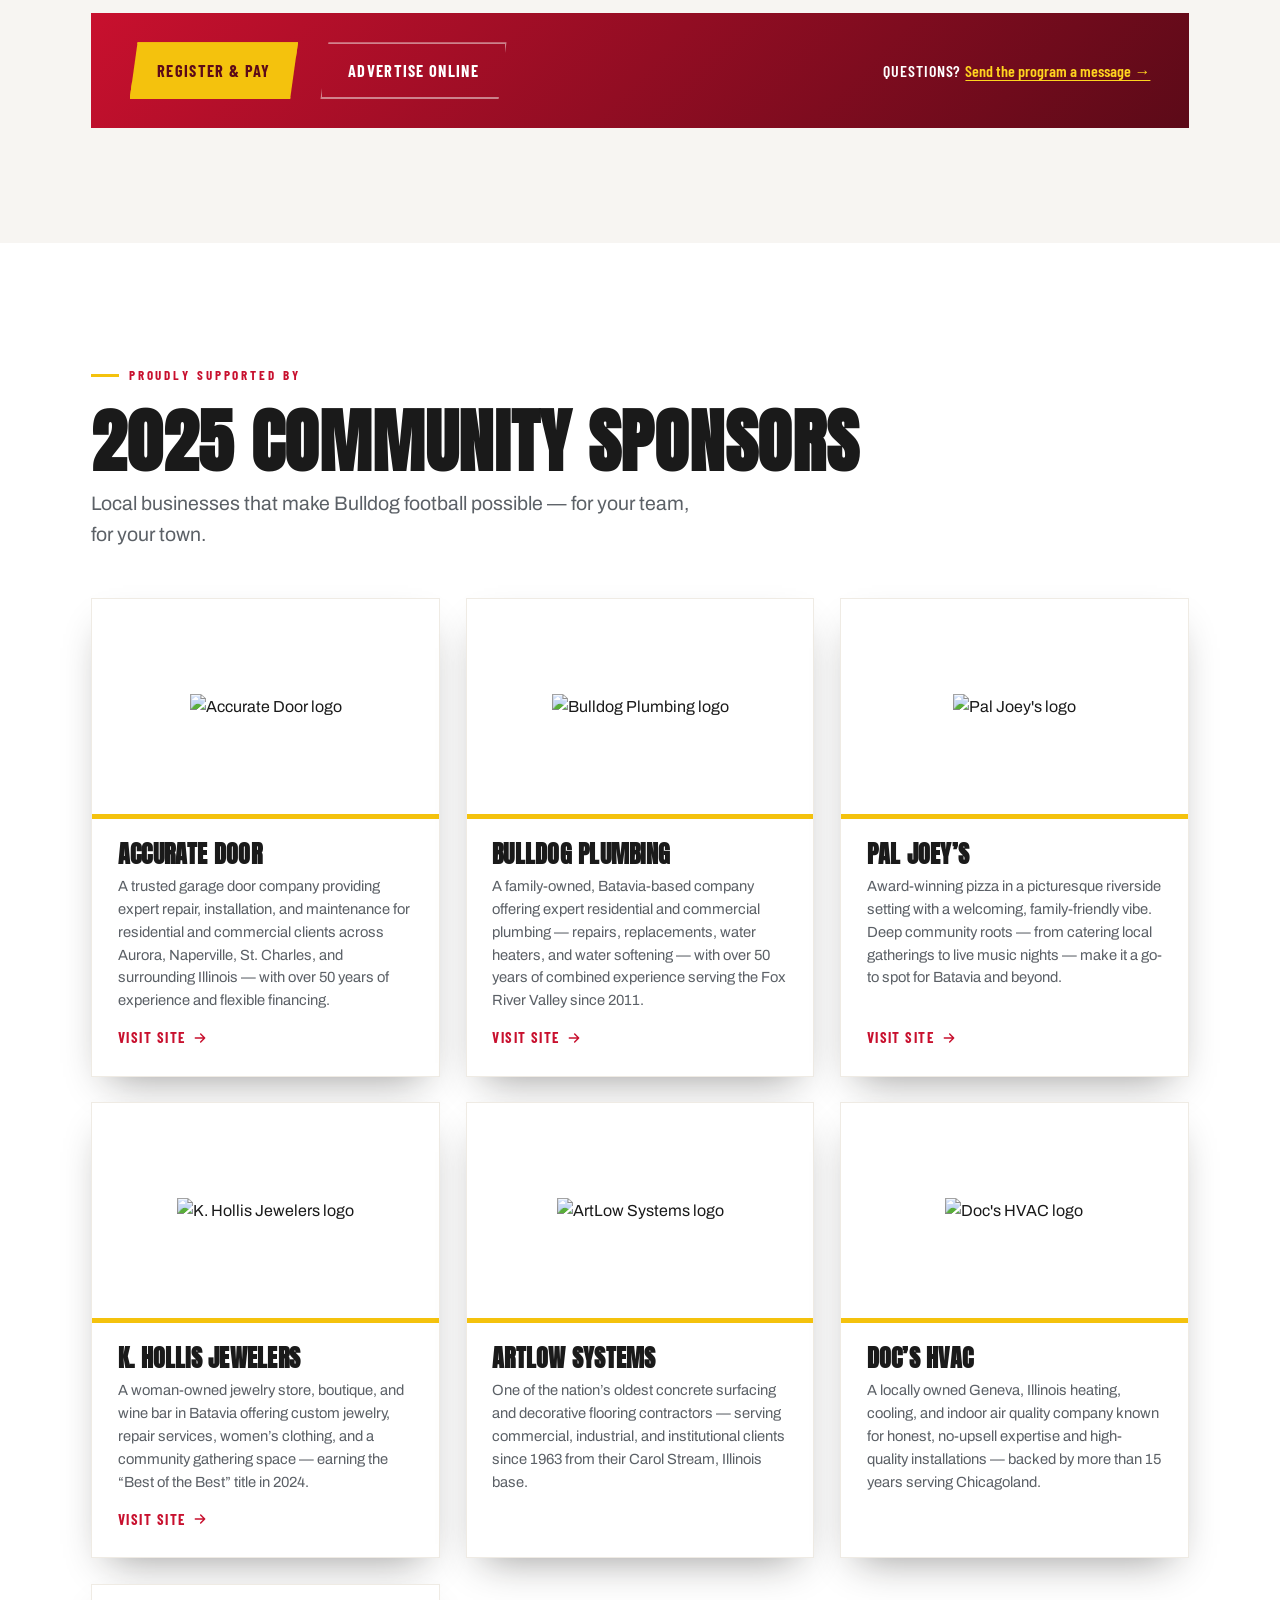
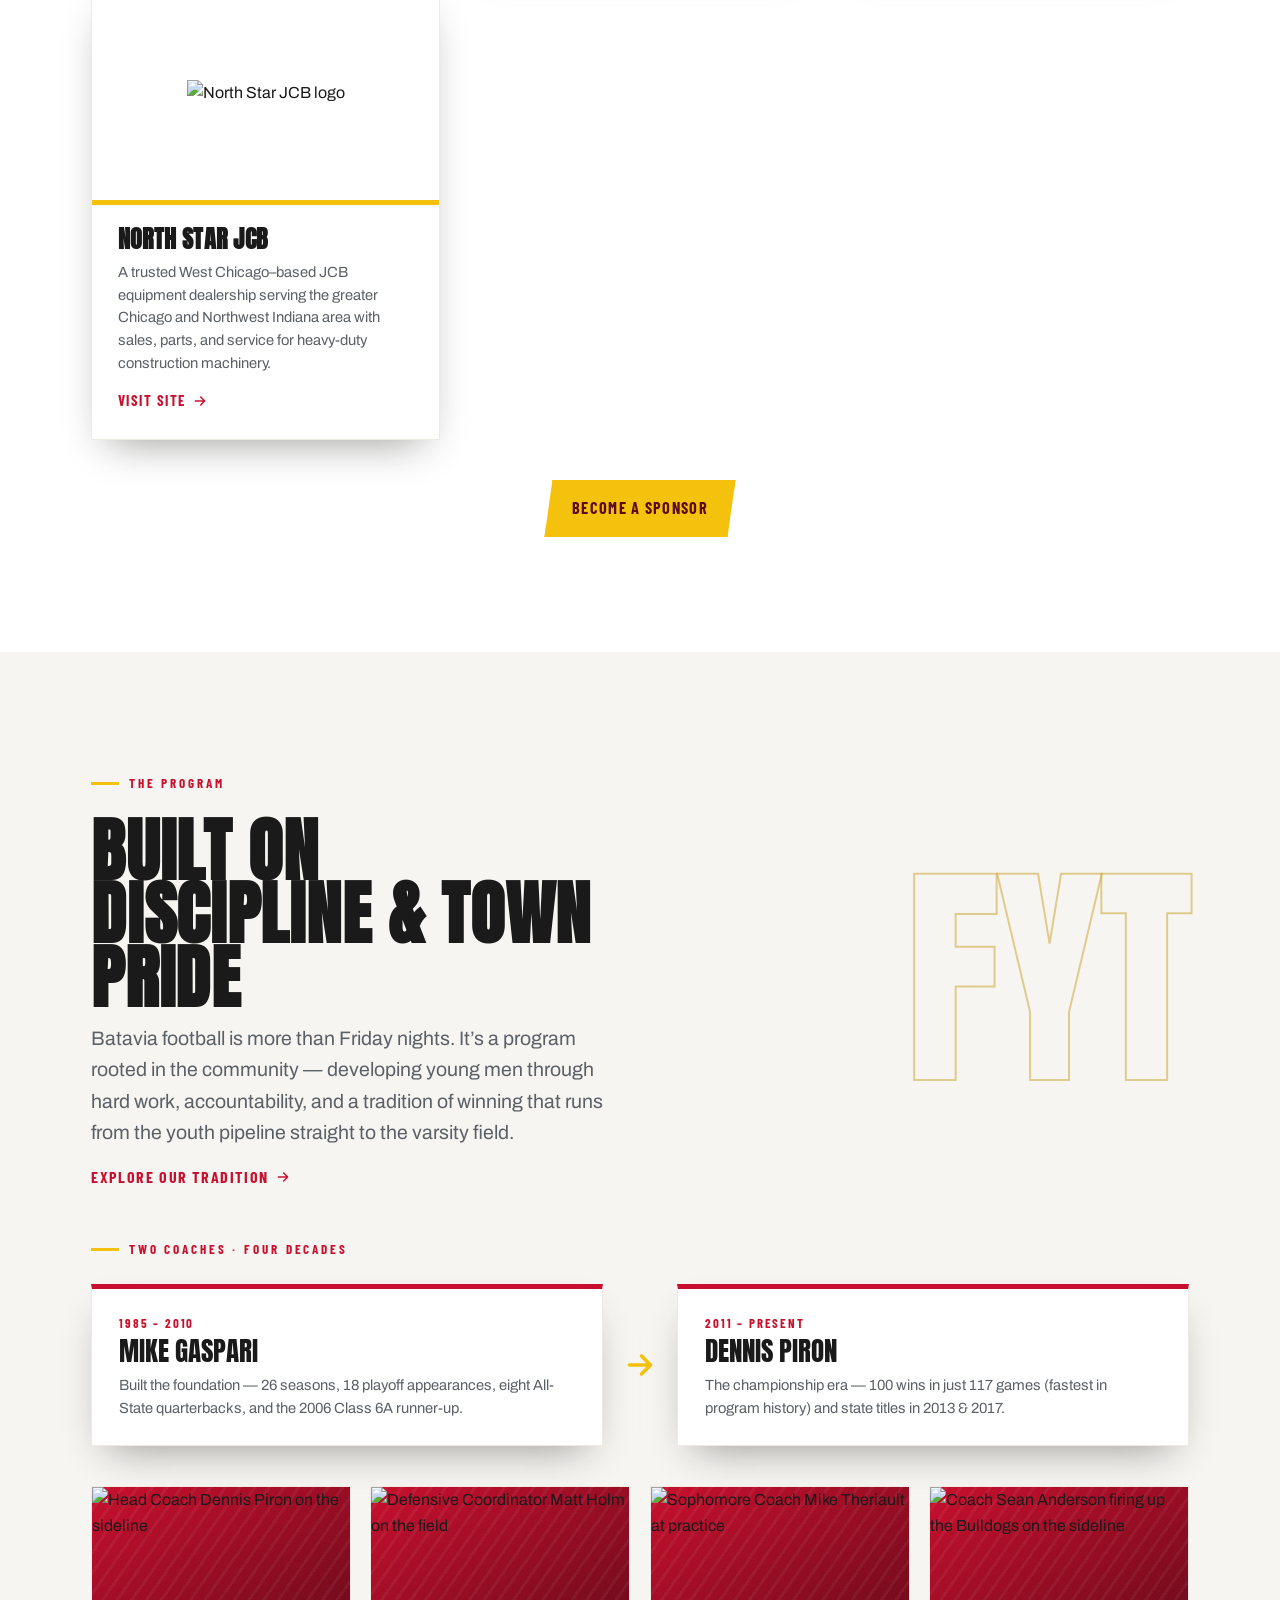
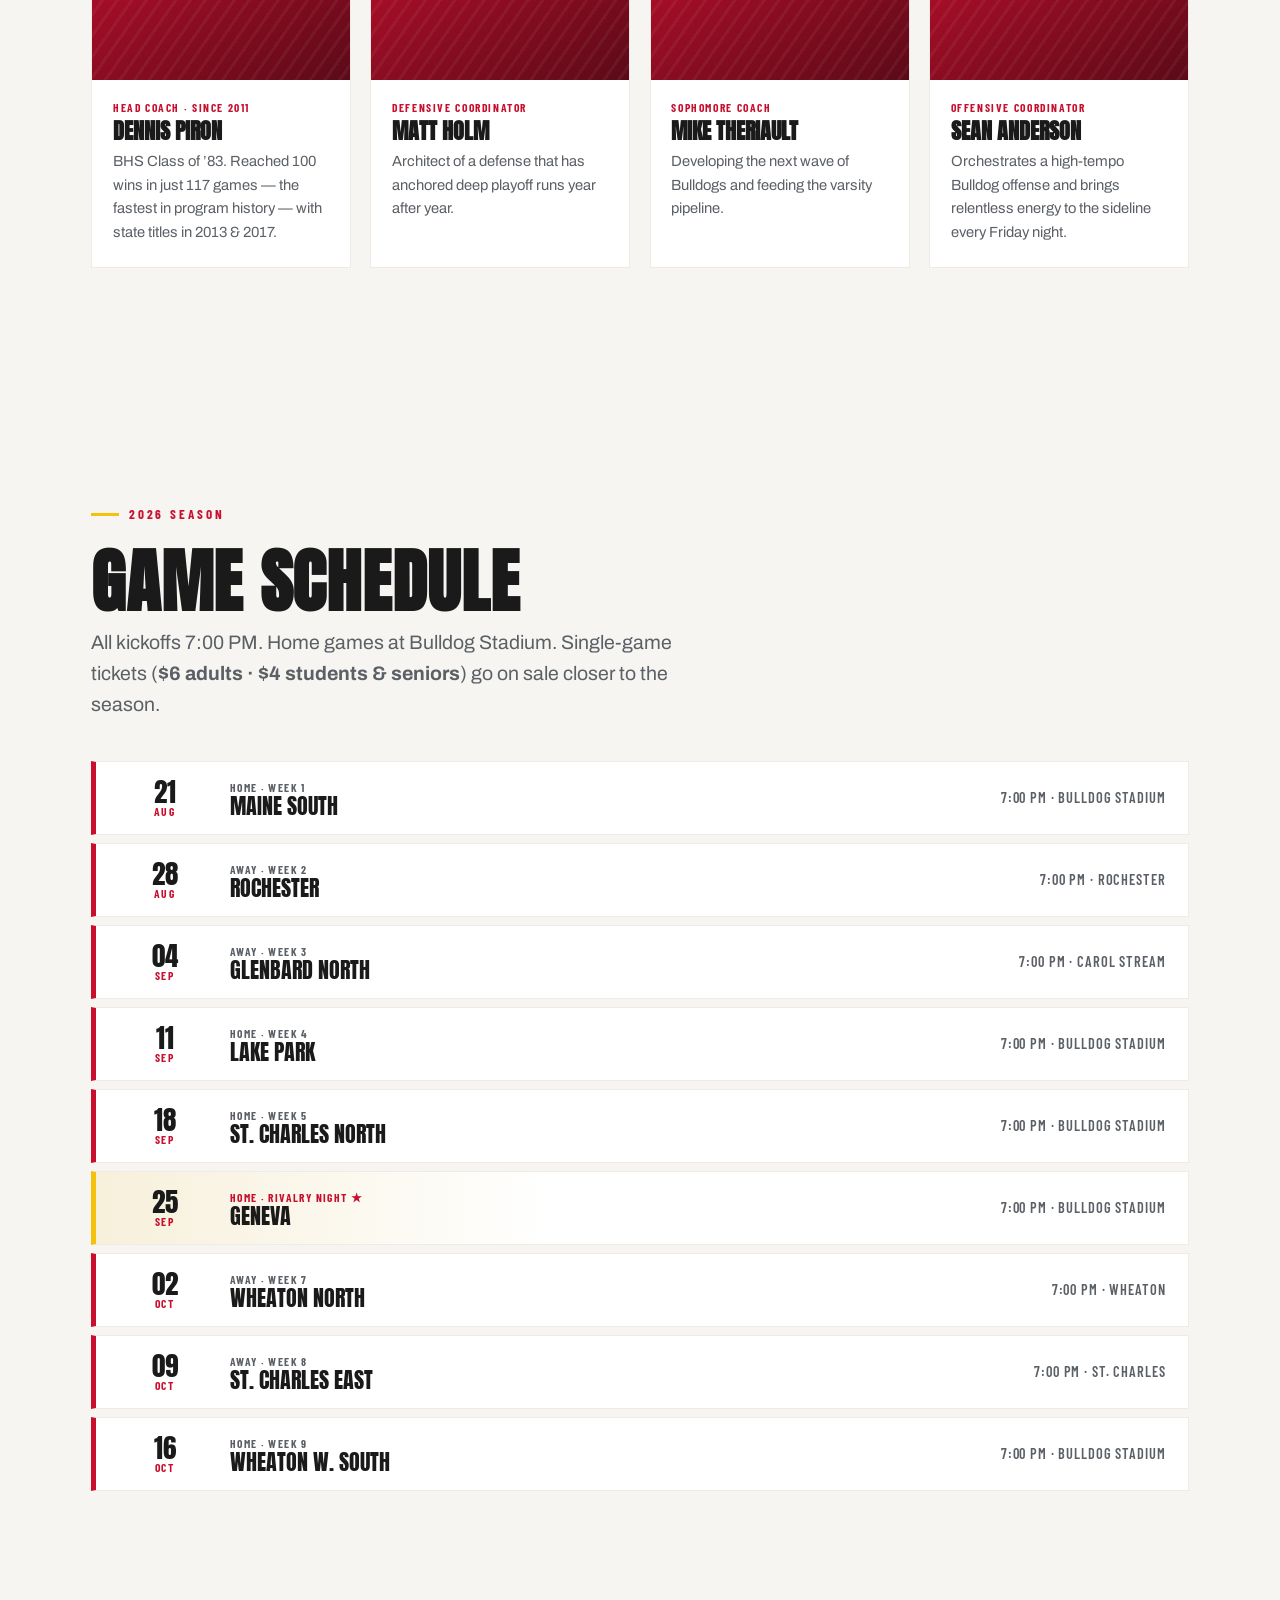
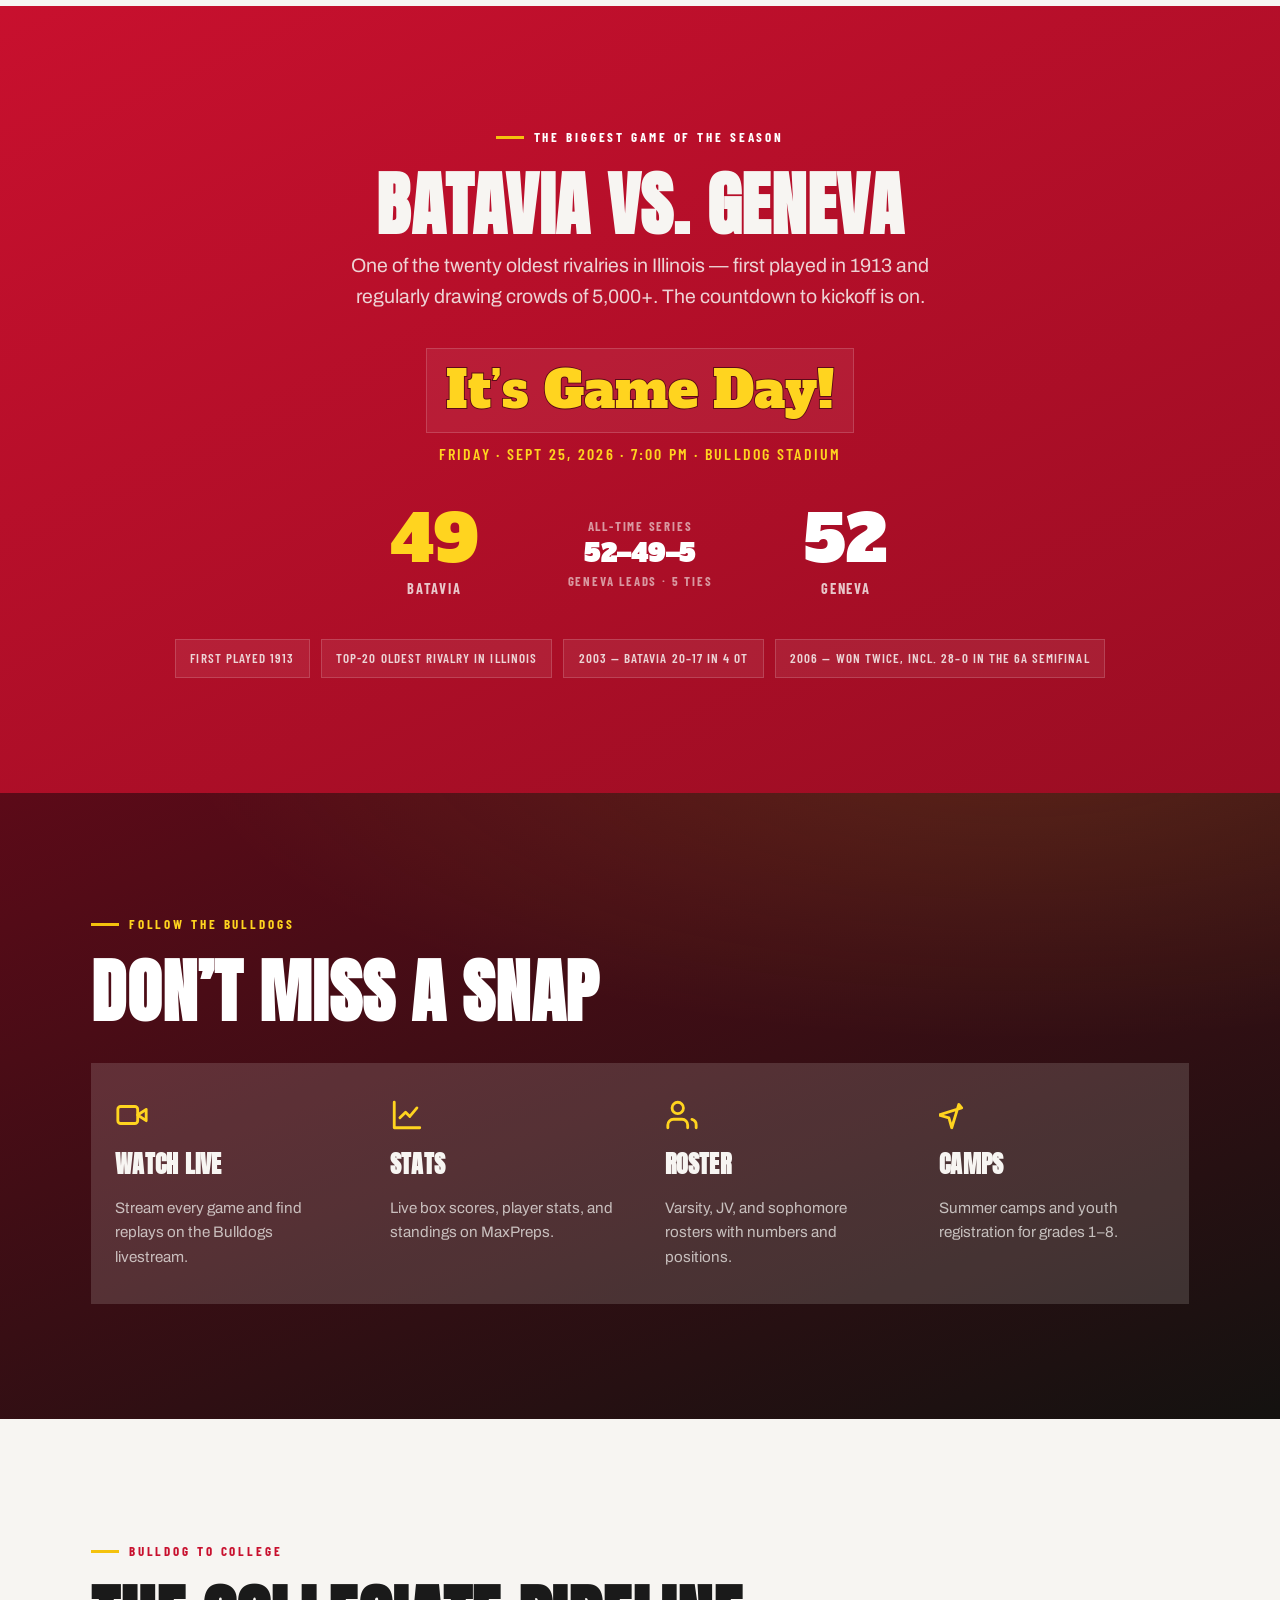
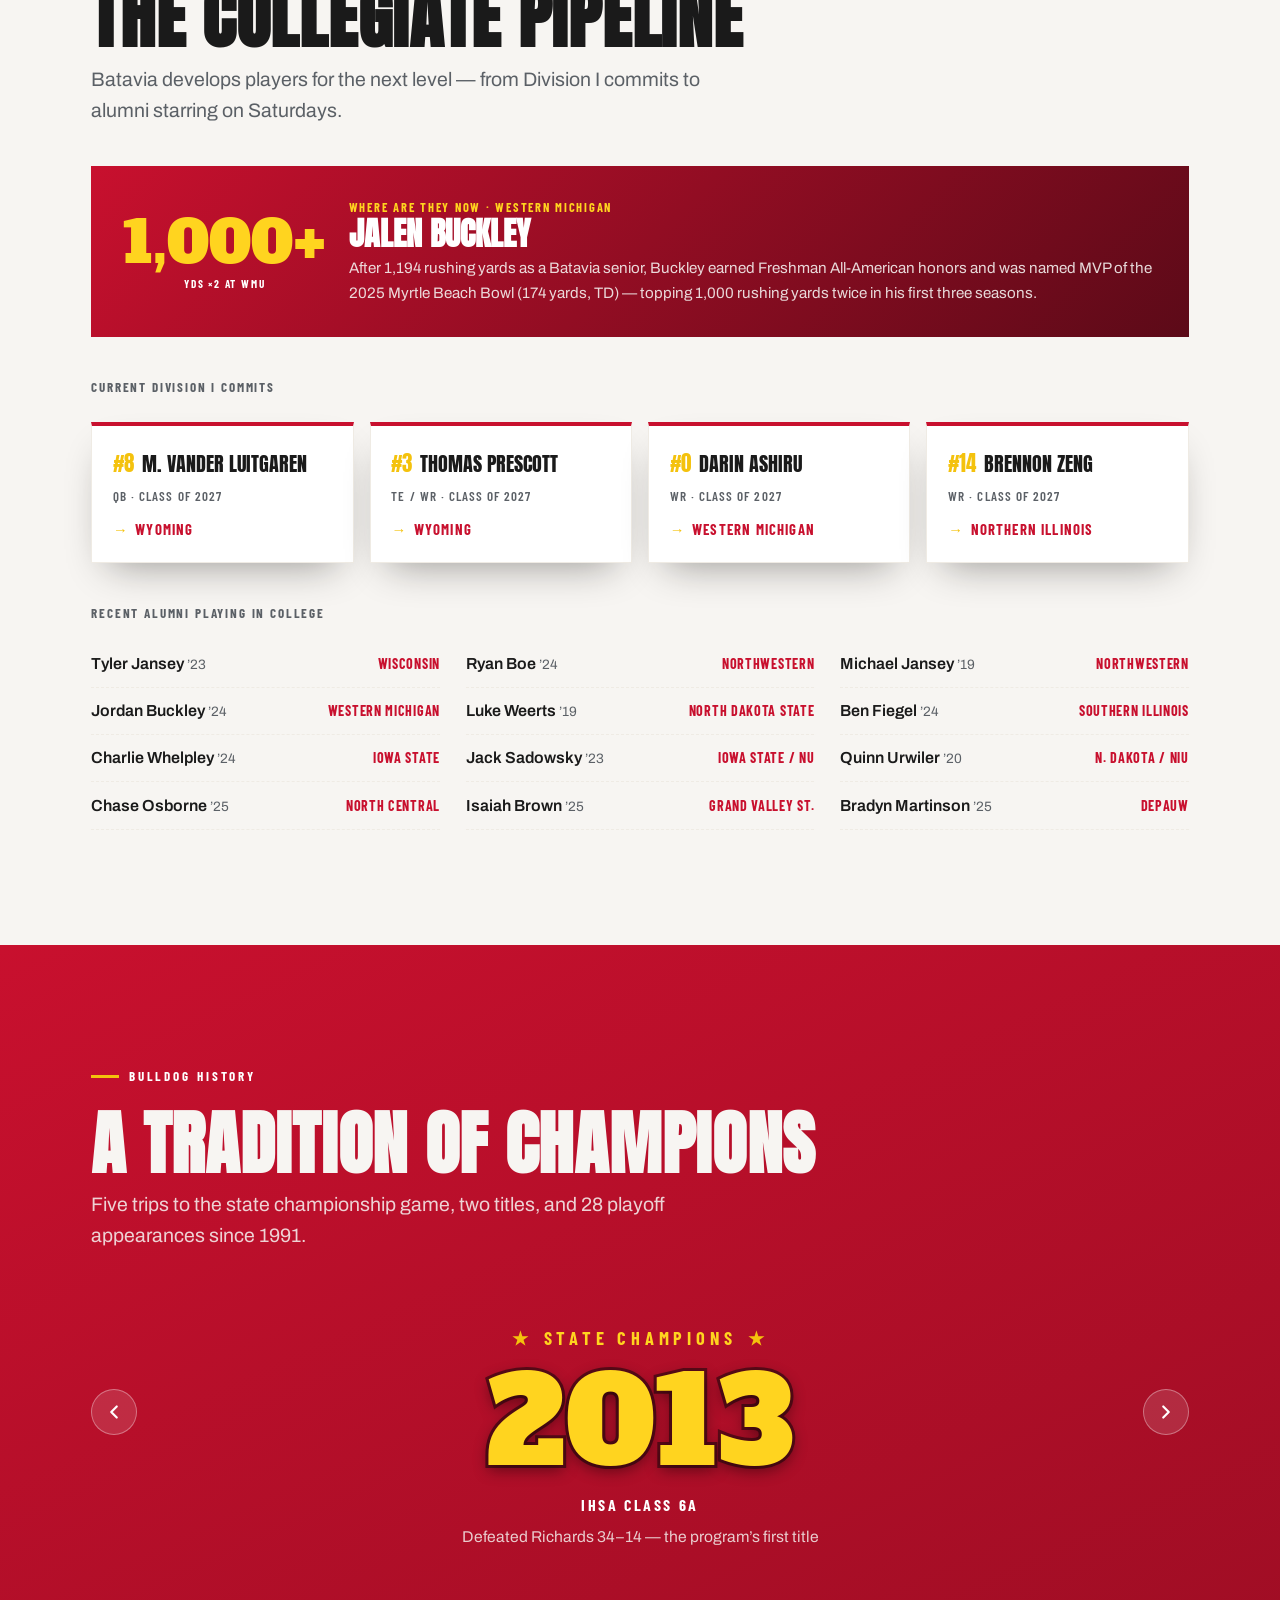
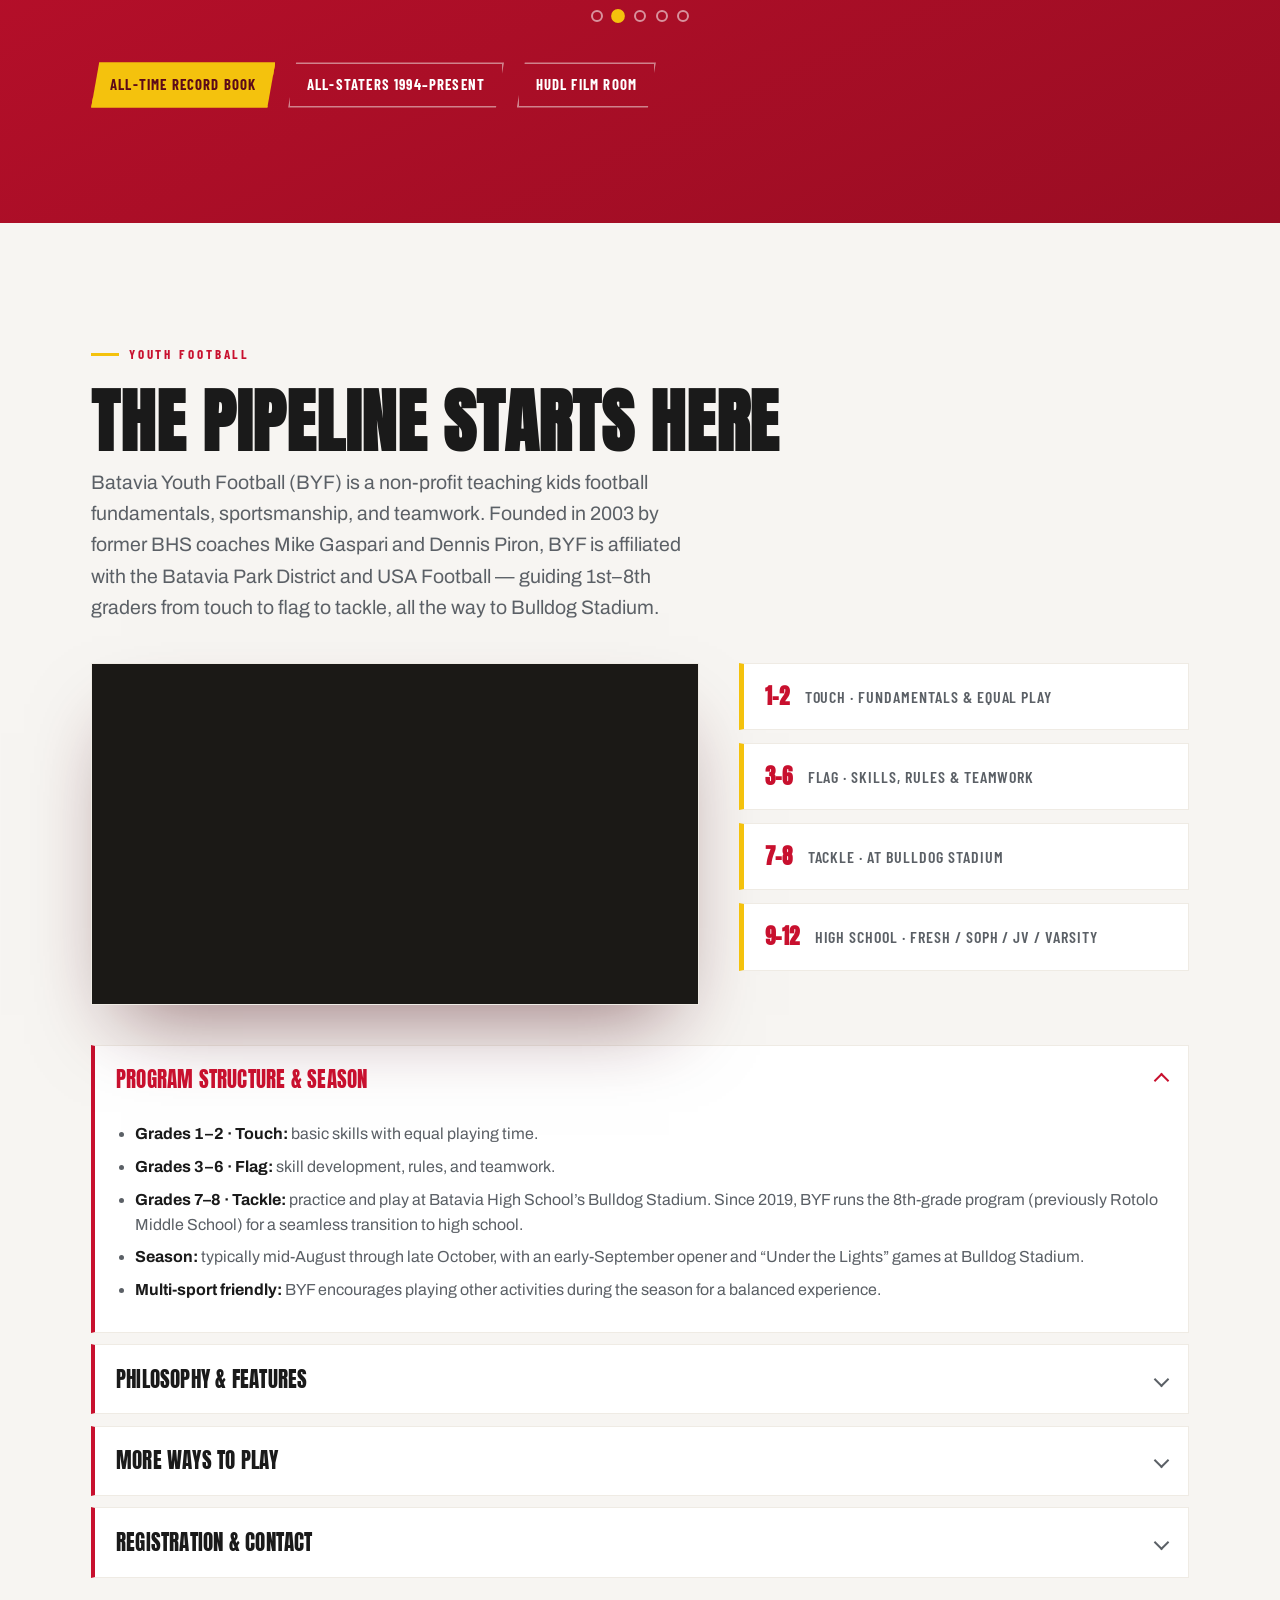
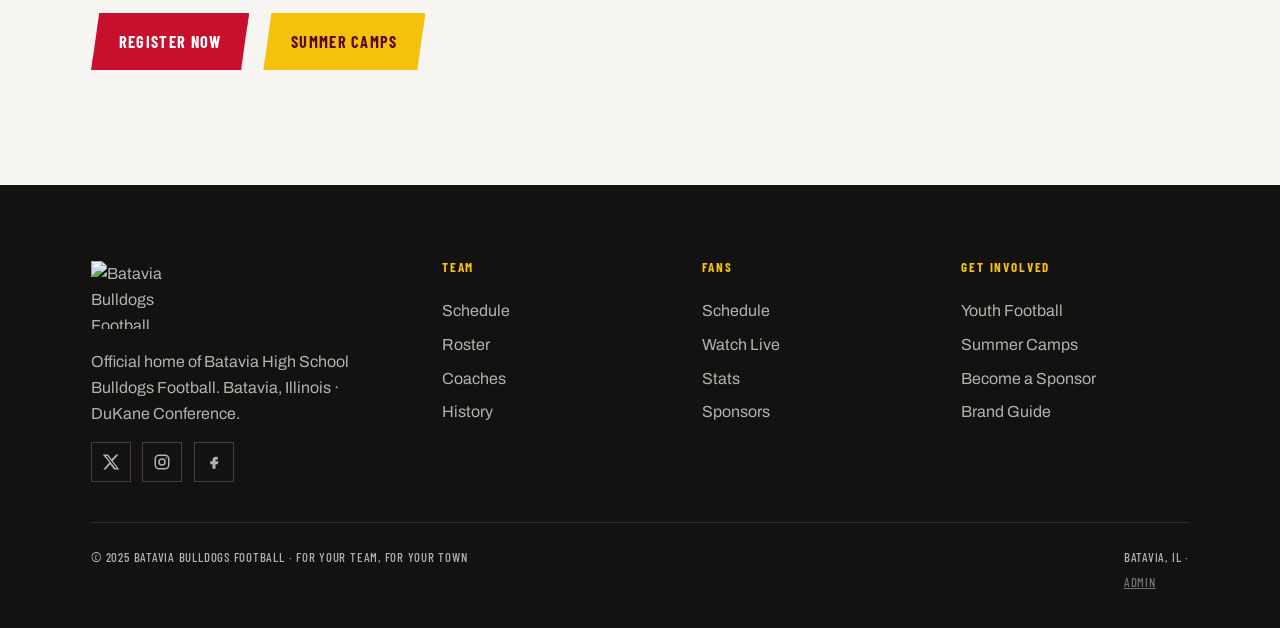
==== commit 5f4d2084: "Add Hager Audience Builder case study + social share image - New before/after case study page (case-" ====
--- a/index.html
+++ b/index.html
@@ -6,6 +6,23 @@
 <title>Batavia Bulldogs Football — For Your Team, For Your Town</title>
 <meta name="description" content="Official home of Batavia High School Bulldogs Football. Two-time IHSA State Champions. Schedule, roster, history, sponsorship, and youth football in Batavia, Illinois.">
 <link rel="icon" type="image/svg+xml" href="https://res.cloudinary.com/dsbllwpbh/image/upload/bhsfootball26/bhsfootball26/favicon-bhsfootball.svg">
+
+<!-- Social share (Open Graph / Twitter) -->
+<meta property="og:type" content="website">
+<meta property="og:site_name" content="Batavia Bulldogs Football">
+<meta property="og:title" content="Batavia Bulldogs Football — For Your Team, For Your Town">
+<meta property="og:description" content="Official home of Batavia High School Bulldogs Football. Two-time IHSA State Champions — schedule, history, sponsorship & youth football.">
+<meta property="og:url" content="https://bataviabulldogsfootball.org/">
+<meta property="og:image" content="https://res.cloudinary.com/dsbllwpbh/image/upload/f_jpg,q_auto,c_fill,w_1200,h_630/bhsfootball26/bhsfootball26/hero-tiny-planet">
+<meta property="og:image:secure_url" content="https://res.cloudinary.com/dsbllwpbh/image/upload/f_jpg,q_auto,c_fill,w_1200,h_630/bhsfootball26/bhsfootball26/hero-tiny-planet">
+<meta property="og:image:type" content="image/jpeg">
+<meta property="og:image:width" content="1200">
+<meta property="og:image:height" content="630">
+<meta property="og:image:alt" content="Batavia Bulldogs Friday-night stadium, crowd and band on the field">
+<meta name="twitter:card" content="summary_large_image">
+<meta name="twitter:title" content="Batavia Bulldogs Football — For Your Team, For Your Town">
+<meta name="twitter:description" content="Two-time IHSA State Champions. Schedule, history, sponsorship & youth football in Batavia, Illinois.">
+<meta name="twitter:image" content="https://res.cloudinary.com/dsbllwpbh/image/upload/f_jpg,q_auto,c_fill,w_1200,h_630/bhsfootball26/bhsfootball26/hero-tiny-planet">
 <link rel="stylesheet" href="styles.css">
 </head>
 <body>
@@ -153,8 +170,11 @@
           <div class="ab__tenx-num">10×<span>The Exposure</span></div>
           <p>Wrapped into the Batavia Bulldogs community, your brand rides the exposure of the most-watched team in town — <strong>far more reach and credibility</strong> than you could ever build on your own.</p>
         </div>
-        <p class="ab__note">See the real package we built for Hager Excavating — live right now.</p>
-        <a class="btn btn--gold ab__cta" href="hager/" target="_blank" rel="noopener">See the live example →</a>
+        <p class="ab__note">See exactly what we built for Hager Excavating — the full before &amp; after.</p>
+        <div style="display:flex;flex-wrap:wrap;gap:.8rem;justify-content:center;">
+          <a class="btn btn--gold ab__cta" href="case-study/hager/" target="_blank" rel="noopener">Read the case study →</a>
+          <a class="btn ab__cta" href="hager/" target="_blank" rel="noopener" style="background:transparent;border:2px solid var(--gold-bright);color:var(--gold-bright);">See the live site →</a>
+        </div>
       </div>
     </section>
 
